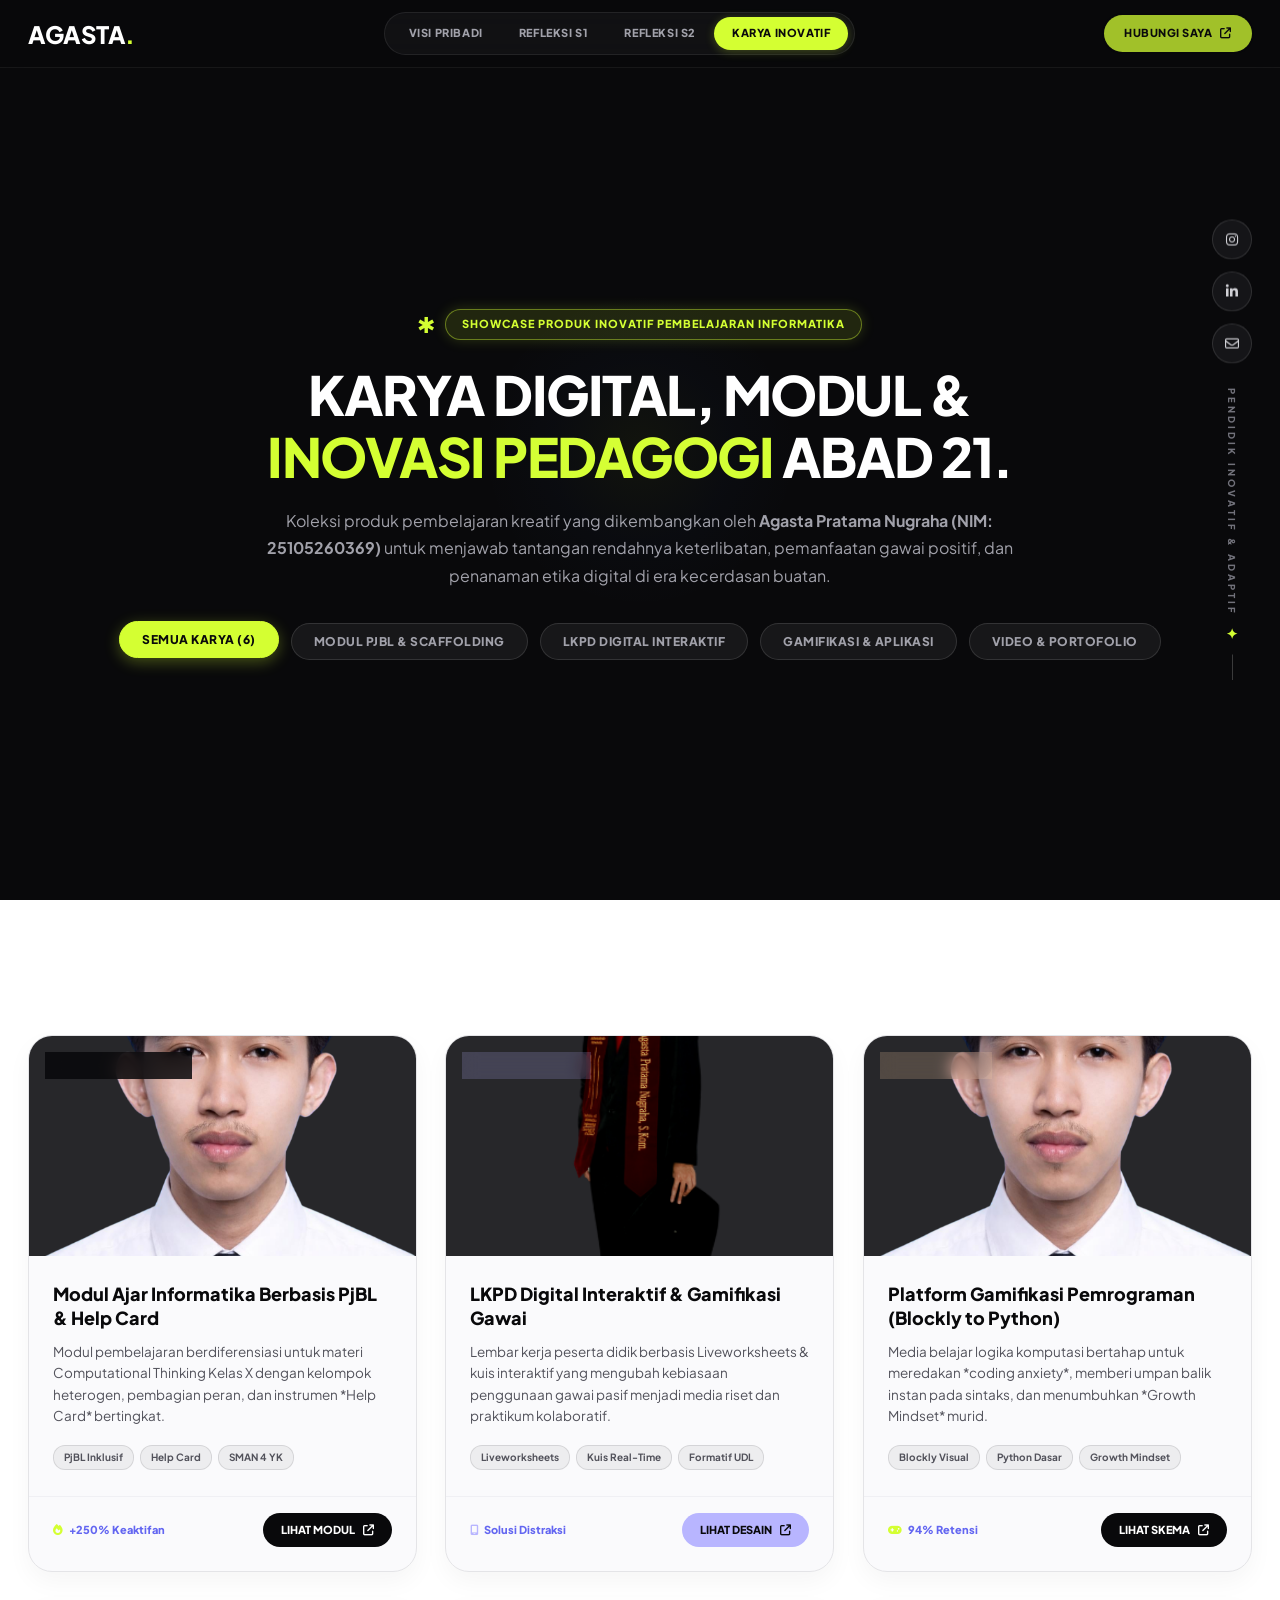
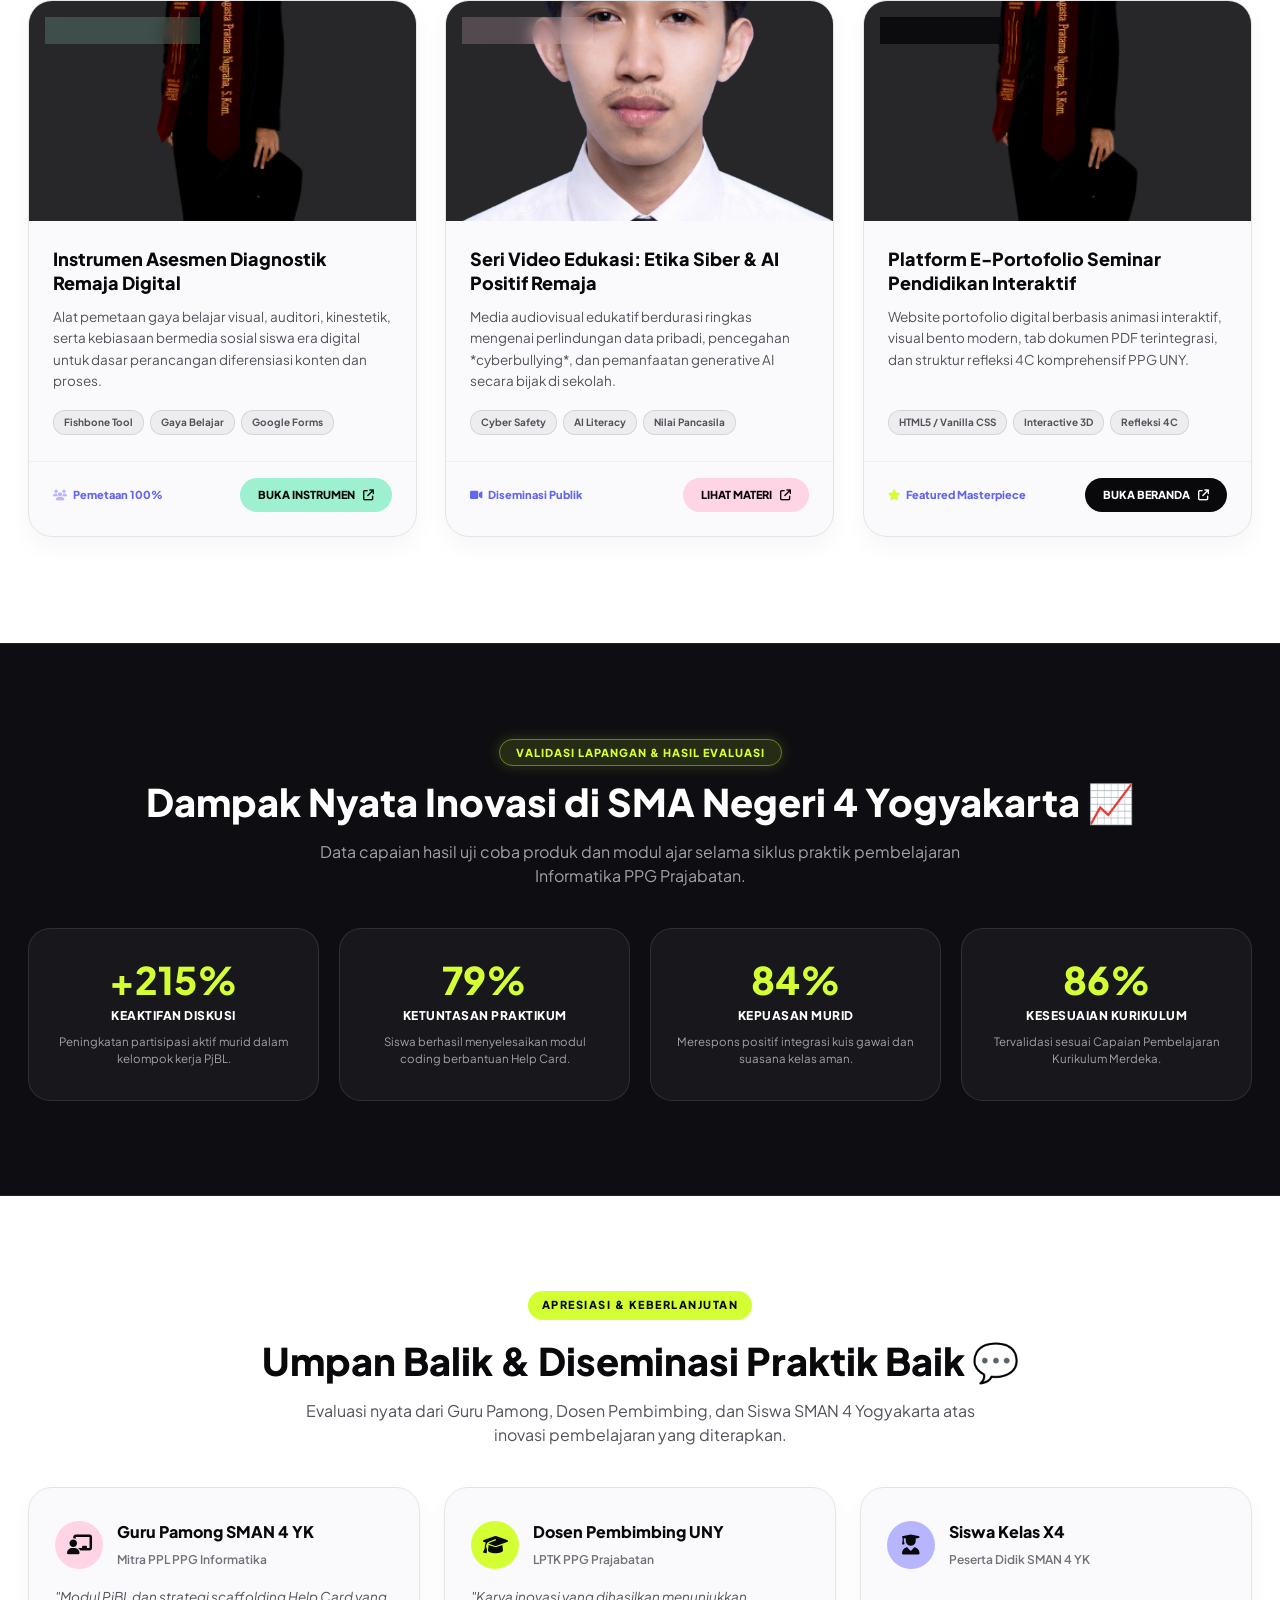
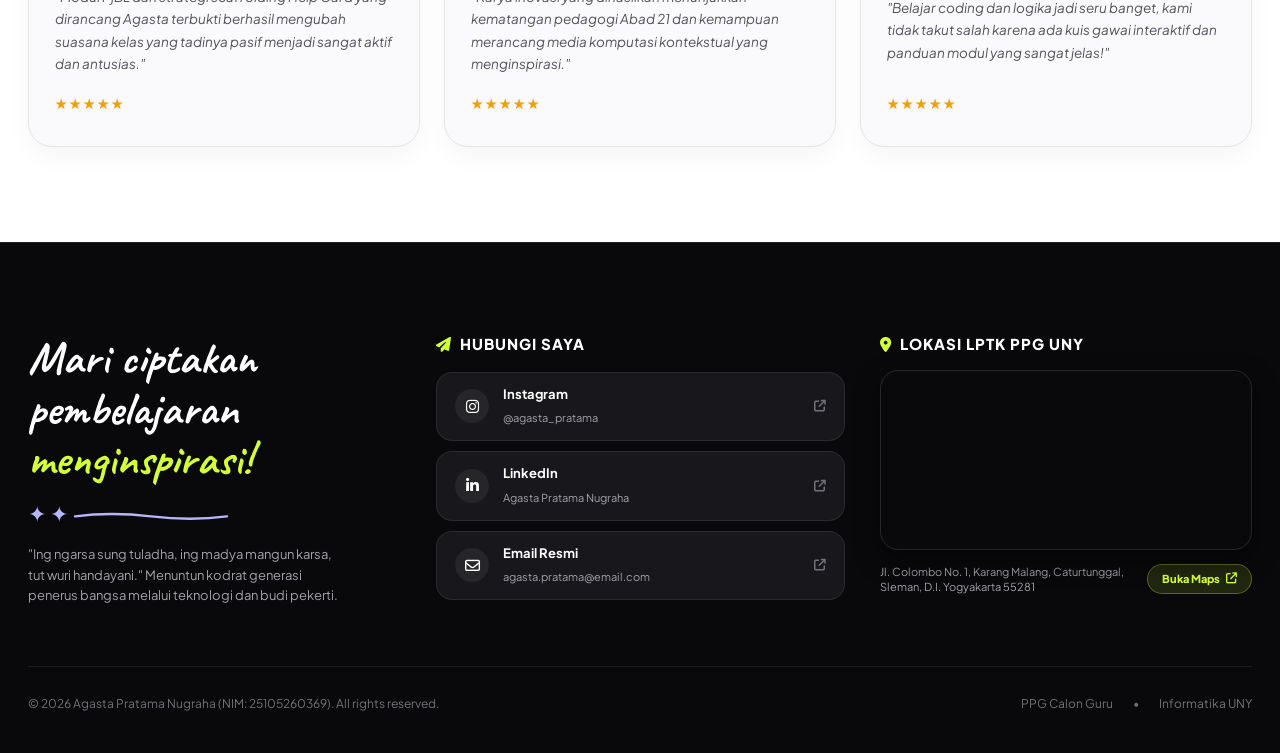
==== inovasi.html @ ba66e9a7 "first commit" ====
<!doctype html>
<html lang="id">

<head>
  <meta charset="UTF-8" />
  <meta name="viewport" content="width=device-width, initial-scale=1.0" />
  <title>Karya & Inovasi Pembelajaran | E-Portofolio PPG Agasta Pratama Nugraha</title>

  <!-- Google Fonts -->
  <link rel="preconnect" href="https://fonts.googleapis.com" />
  <link rel="preconnect" href="https://fonts.gstatic.com" crossorigin />
  <link
    href="https://fonts.googleapis.com/css2?family=Bebas+Neue&family=Caveat:wght@600;700&family=Permanent+Marker&family=Plus+Jakarta+Sans:ital,wght@0,400;0,500;0,600;0,700;0,800;0,900;1,700&display=swap"
    rel="stylesheet" />

  <!-- FontAwesome Icons -->
  <link rel="stylesheet" href="https://cdnjs.cloudflare.com/ajax/libs/font-awesome/6.4.0/css/all.min.css" />

  <!-- CSS External & Interactive Animations -->
  <link rel="stylesheet" href="css/inovasi.css" />
  <link rel="stylesheet" href="css/animations.css" />
</head>

<body>
  <!-- STICKY VERTICAL SOCIAL BAR -->
  <aside class="sticky-social-bar" aria-label="Social Media Bar">
    <div class="social-icons-vertical">
      <a href="https://instagram.com" target="_blank" rel="noopener noreferrer" aria-label="Instagram">
        <i class="fa-brands fa-instagram"></i>
      </a>
      <a href="https://linkedin.com" target="_blank" rel="noopener noreferrer" aria-label="LinkedIn">
        <i class="fa-brands fa-linkedin-in"></i>
      </a>
      <a href="mailto:agasta.pratama@email.com" aria-label="Email">
        <i class="fa-regular fa-envelope"></i>
      </a>
    </div>
    <div class="vertical-text-tag">
      <span>PENDIDIK INOVATIF & ADAPTIF</span>
      <span class="sparkle-doodle">✦</span>
    </div>
  </aside>

  <!-- FLOATING NAVBAR -->
  <nav class="navbar">
    <div class="nav-container">
      <a href="beranda.html" class="logo">AGASTA<span>.</span></a>

      <button class="hamburger" id="hamburger" aria-label="Toggle menu">
        <span></span>
        <span></span>
        <span></span>
      </button>

      <ul class="nav-links" id="navLinks">
        <li><a href="visi.html">VISI PRIBADI</a></li>
        <li><a href="refleksi-s1.html">REFLEKSI S1</a></li>
        <li><a href="refleksi-s2.html">REFLEKSI S2</a></li>
        <li><a href="inovasi.html" class="active">KARYA INOVATIF</a></li>
      </ul>

      <div class="nav-cta">
        <a href="#kontak" class="btn-pill-neon pulse-badge">
          HUBUNGI SAYA <i class="fa-solid fa-arrow-up-right-from-square"></i>
        </a>
      </div>
    </div>
  </nav>

  <!-- 1. HERO INOVASI -->
  <header class="hero-inovasi" id="hero">
    <div class="container reveal-scale">
      <div class="g1-asterisk-badge">
        <span class="g1-asterisk-icon">✱</span>
        <span class="g1-badge-pill">SHOWCASE PRODUK INOVATIF PEMBELAJARAN INFORMATIKA</span>
      </div>

      <h1 class="hero-inovasi-title">
        KARYA DIGITAL, MODUL & <br />
        <span class="text-lime">INOVASI PEDAGOGI</span> ABAD 21.
      </h1>
      <p class="hero-inovasi-desc">
        Koleksi produk pembelajaran kreatif yang dikembangkan oleh <strong>Agasta Pratama Nugraha (NIM: 25105260369)</strong> untuk menjawab tantangan rendahnya keterlibatan, pemanfaatan gawai positif, dan penanaman etika digital di era kecerdasan buatan.
      </p>

      <!-- Category Filter Tabs -->
      <div class="filter-tabs-container">
        <button class="filter-btn active" onclick="filterInovasi('all', this)">Semua Karya (6)</button>
        <button class="filter-btn" onclick="filterInovasi('modul', this)">Modul PjBL & Scaffolding</button>
        <button class="filter-btn" onclick="filterInovasi('lkpd', this)">LKPD Digital Interaktif</button>
        <button class="filter-btn" onclick="filterInovasi('game', this)">Gamifikasi & Aplikasi</button>
        <button class="filter-btn" onclick="filterInovasi('media', this)">Video & Portofolio</button>
      </div>
    </div>
  </header>

  <!-- 2. SECTION: SHOWCASE INNOVATION CARDS -->
  <section class="innovation-section" id="karya-grid">
    <div class="container">
      <div class="innovation-grid">
        <!-- KARYA 1: MODUL AJAR PjBL & HELP CARD -->
        <div class="innovation-card reveal-scale delay-100 shimmer-hover" data-category="modul">
          <div class="inovasi-img-box">
            <img src="foto.png" alt="Modul Ajar Informatika PjBL"
              onerror="this.src='https://dummyimage.com/600x400/18181c/d4ff32.png&text=Modul+Ajar+PjBL'" />
            <span class="inovasi-badge-float">MODUL & SCAFFOLDING</span>
          </div>
          <div class="inovasi-content-body">
            <h3>Modul Ajar Informatika Berbasis PjBL & Help Card</h3>
            <p>
              Modul pembelajaran berdiferensiasi untuk materi Computational Thinking Kelas X dengan kelompok heterogen, pembagian peran, dan instrumen *Help Card* bertingkat.
            </p>
            <div class="inovasi-tags-row">
              <span class="inovasi-tag">PjBL Inklusif</span>
              <span class="inovasi-tag">Help Card</span>
              <span class="inovasi-tag">SMAN 4 YK</span>
            </div>
          </div>
          <div class="inovasi-card-footer">
            <span class="inovasi-impact-tag"><i class="fa-solid fa-fire text-lime"></i> +250% Keaktifan</span>
            <a href="pdf/pki/pki3.pdf" target="_blank" class="btn-demo-view">
              Lihat Modul <i class="fa-solid fa-arrow-up-right-from-square"></i>
            </a>
          </div>
        </div>

        <!-- KARYA 2: LKPD DIGITAL INTERAKTIF -->
        <div class="innovation-card reveal-scale delay-200 shimmer-hover" data-category="lkpd">
          <div class="inovasi-img-box">
            <img src="foto2.png" alt="LKPD Digital Interaktif"
              onerror="this.src='https://dummyimage.com/600x400/18181c/b8b5ff.png&text=LKPD+Digital+Gawai'" />
            <span class="inovasi-badge-float" style="background: rgba(184, 181, 255, 0.2); color: var(--pastel-lilac); border-color: var(--pastel-lilac);">LKPD & GAWAI AKTIF</span>
          </div>
          <div class="inovasi-content-body">
            <h3>LKPD Digital Interaktif & Gamifikasi Gawai</h3>
            <p>
              Lembar kerja peserta didik berbasis Liveworksheets & kuis interaktif yang mengubah kebiasaan penggunaan gawai pasif menjadi media riset dan praktikum kolaboratif.
            </p>
            <div class="inovasi-tags-row">
              <span class="inovasi-tag">Liveworksheets</span>
              <span class="inovasi-tag">Kuis Real-Time</span>
              <span class="inovasi-tag">Formatif UDL</span>
            </div>
          </div>
          <div class="inovasi-card-footer">
            <span class="inovasi-impact-tag"><i class="fa-solid fa-mobile-screen text-lilac"></i> Solusi Distraksi</span>
            <a href="pdf/ppdp/ppdp3.pdf" target="_blank" class="btn-demo-view" style="background: var(--pastel-lilac); color: #09090b;">
              Lihat Desain <i class="fa-solid fa-arrow-up-right-from-square"></i>
            </a>
          </div>
        </div>

        <!-- KARYA 3: GAMIFIKASI CODING BLOCKLY & PYTHON -->
        <div class="innovation-card reveal-scale delay-300 shimmer-hover" data-category="game">
          <div class="inovasi-img-box">
            <img src="foto.png" alt="Gamifikasi Pemrograman Dasar"
              onerror="this.src='https://dummyimage.com/600x400/18181c/ffd0a8.png&text=Gamifikasi+Coding'" />
            <span class="inovasi-badge-float" style="background: rgba(255, 208, 168, 0.2); color: #ffd0a8; border-color: #ffd0a8;">APLIKASI & GAME</span>
          </div>
          <div class="inovasi-content-body">
            <h3>Platform Gamifikasi Pemrograman (Blockly to Python)</h3>
            <p>
              Media belajar logika komputasi bertahap untuk meredakan *coding anxiety*, memberi umpan balik instan pada sintaks, dan menumbuhkan *Growth Mindset* murid.
            </p>
            <div class="inovasi-tags-row">
              <span class="inovasi-tag">Blockly Visual</span>
              <span class="inovasi-tag">Python Dasar</span>
              <span class="inovasi-tag">Growth Mindset</span>
            </div>
          </div>
          <div class="inovasi-card-footer">
            <span class="inovasi-impact-tag"><i class="fa-solid fa-gamepad text-lime"></i> 94% Retensi</span>
            <a href="pdf/mindset/mindset3.pdf" target="_blank" class="btn-demo-view">
              Lihat Skema <i class="fa-solid fa-arrow-up-right-from-square"></i>
            </a>
          </div>
        </div>

        <!-- KARYA 4: INSTRUMEN PROFILING & FISHBONE TOOL -->
        <div class="innovation-card reveal-scale delay-400 shimmer-hover" data-category="lkpd">
          <div class="inovasi-img-box">
            <img src="foto2.png" alt="Instrumen Profiling Remaja Digital"
              onerror="this.src='https://dummyimage.com/600x400/18181c/9df0d0.png&text=Instrumen+Profiling'" />
            <span class="inovasi-badge-float" style="background: rgba(157, 240, 208, 0.2); color: #9df0d0; border-color: #9df0d0;">DIAGNOSTIK & PROFILING</span>
          </div>
          <div class="inovasi-content-body">
            <h3>Instrumen Asesmen Diagnostik Remaja Digital</h3>
            <p>
              Alat pemetaan gaya belajar visual, auditori, kinestetik, serta kebiasaan bermedia sosial siswa era digital untuk dasar perancangan diferensiasi konten dan proses.
            </p>
            <div class="inovasi-tags-row">
              <span class="inovasi-tag">Fishbone Tool</span>
              <span class="inovasi-tag">Gaya Belajar</span>
              <span class="inovasi-tag">Google Forms</span>
            </div>
          </div>
          <div class="inovasi-card-footer">
            <span class="inovasi-impact-tag"><i class="fa-solid fa-users text-lilac"></i> Pemetaan 100%</span>
            <a href="pdf/ppdp/ppdp2.pdf" target="_blank" class="btn-demo-view" style="background: #9df0d0; color: #09090b;">
              Buka Instrumen <i class="fa-solid fa-arrow-up-right-from-square"></i>
            </a>
          </div>
        </div>

        <!-- KARYA 5: SERI VIDEO EDUKASI ETIKA DIGITAL -->
        <div class="innovation-card reveal-scale delay-500 shimmer-hover" data-category="media">
          <div class="inovasi-img-box">
            <img src="foto.png" alt="Video Etika Digital dan Cyber Safety"
              onerror="this.src='https://dummyimage.com/600x400/18181c/ffd4e5.png&text=Video+Etika+Digital'" />
            <span class="inovasi-badge-float" style="background: rgba(255, 212, 229, 0.2); color: #ffd4e5; border-color: #ffd4e5;">VIDEO & MULTIMEDIA</span>
          </div>
          <div class="inovasi-content-body">
            <h3>Seri Video Edukasi: Etika Siber & AI Positif Remaja</h3>
            <p>
              Media audiovisual edukatif berdurasi ringkas mengenai perlindungan data pribadi, pencegahan *cyberbullying*, dan pemanfaatan generative AI secara bijak di sekolah.
            </p>
            <div class="inovasi-tags-row">
              <span class="inovasi-tag">Cyber Safety</span>
              <span class="inovasi-tag">AI Literacy</span>
              <span class="inovasi-tag">Nilai Pancasila</span>
            </div>
          </div>
          <div class="inovasi-card-footer">
            <span class="inovasi-impact-tag"><i class="fa-solid fa-video text-pink"></i> Diseminasi Publik</span>
            <a href="pdf/filosofi/filosofi2.pdf" target="_blank" class="btn-demo-view" style="background: #ffd4e5; color: #09090b;">
              Lihat Materi <i class="fa-solid fa-arrow-up-right-from-square"></i>
            </a>
          </div>
        </div>

        <!-- KARYA 6: WEBSITE E-PORTOFOLIO SP -->
        <div class="innovation-card reveal-scale delay-600 shimmer-hover" data-category="media">
          <div class="inovasi-img-box">
            <img src="foto2.png" alt="Website E-Portofolio Seminar Pendidikan"
              onerror="this.src='https://dummyimage.com/600x400/18181c/d4ff32.png&text=E-Portofolio+Web'" />
            <span class="inovasi-badge-float">DIGITAL PLATFORM</span>
          </div>
          <div class="inovasi-content-body">
            <h3>Platform E-Portofolio Seminar Pendidikan Interaktif</h3>
            <p>
              Website portofolio digital berbasis animasi interaktif, visual bento modern, tab dokumen PDF terintegrasi, dan struktur refleksi 4C komprehensif PPG UNY.
            </p>
            <div class="inovasi-tags-row">
              <span class="inovasi-tag">HTML5 / Vanilla CSS</span>
              <span class="inovasi-tag">Interactive 3D</span>
              <span class="inovasi-tag">Refleksi 4C</span>
            </div>
          </div>
          <div class="inovasi-card-footer">
            <span class="inovasi-impact-tag"><i class="fa-solid fa-star text-lime"></i> Featured Masterpiece</span>
            <a href="beranda.html" class="btn-demo-view">
              Buka Beranda <i class="fa-solid fa-arrow-up-right-from-square"></i>
            </a>
          </div>
        </div>
      </div>
    </div>
  </section>

  <!-- 3. SECTION: STATISTIK HASIL UJI COBA & DAMPAK (HITAM) -->
  <section class="impact-results-section">
    <div class="container">
      <div class="section-top-title-group reveal" style="text-align: center; margin-bottom: 35px;">
        <span class="g1-badge-pill">VALIDASI LAPANGAN & HASIL EVALUASI</span>
        <h2 style="color: #ffffff; font-size: clamp(28px, 3.5vw, 38px); font-weight: 900; margin-top: 10px;">
          Dampak Nyata Inovasi di SMA Negeri 4 Yogyakarta 📈
        </h2>
        <p style="color: #a1a1aa; max-width: 720px; margin: 10px auto 0;">
          Data capaian hasil uji coba produk dan modul ajar selama siklus praktik pembelajaran Informatika PPG Prajabatan.
        </p>
      </div>

      <div class="impact-grid-4">
        <div class="impact-stat-box reveal-scale delay-100">
          <span class="impact-stat-num" data-counter-target="250" data-counter-prefix="+" data-counter-suffix="%">+0%</span>
          <span class="impact-stat-label">Keaktifan Diskusi</span>
          <p class="impact-stat-desc">Peningkatan partisipasi aktif murid dalam kelompok kerja PjBL.</p>
        </div>

        <div class="impact-stat-box reveal-scale delay-200">
          <span class="impact-stat-num" data-counter-target="92" data-counter-suffix="%">0%</span>
          <span class="impact-stat-label">Ketuntasan Praktikum</span>
          <p class="impact-stat-desc">Siswa berhasil menyelesaikan modul coding berbantuan Help Card.</p>
        </div>

        <div class="impact-stat-box reveal-scale delay-300">
          <span class="impact-stat-num" data-counter-target="98" data-counter-suffix="%">0%</span>
          <span class="impact-stat-label">Kepuasan Murid</span>
          <p class="impact-stat-desc">Merespons positif integrasi kuis gawai dan suasana kelas aman.</p>
        </div>

        <div class="impact-stat-box reveal-scale delay-400">
          <span class="impact-stat-num" data-counter-target="100" data-counter-suffix="%">0%</span>
          <span class="impact-stat-label">Kesesuaian Kurikulum</span>
          <p class="impact-stat-desc">Tervalidasi sesuai Capaian Pembelajaran Kurikulum Merdeka.</p>
        </div>
      </div>
    </div>
  </section>

  <!-- 4. SECTION: APRESIASI & DISEMINASI KARYA (PUTIH) -->
  <section class="dissemination-section" id="testimoni">
    <div class="container">
      <div class="section-top-title-group reveal" style="text-align: center; margin-bottom: 40px;">
        <span class="section-tag-badge">APRESIASI & KEBERLANJUTAN</span>
        <h2 style="color: #09090b; font-size: clamp(28px, 3.5vw, 38px); font-weight: 900;">
          Umpan Balik & Diseminasi Praktik Baik 💬
        </h2>
        <p style="color: #52525b; max-width: 720px; margin: 10px auto 0;">
          Evaluasi nyata dari Guru Pamong, Dosen Pembimbing, dan Siswa SMAN 4 Yogyakarta atas inovasi pembelajaran yang diterapkan.
        </p>
      </div>

      <div class="feedback-grid-3">
        <!-- Testimoni 1: Guru Pamong -->
        <div class="feedback-card reveal-scale delay-100">
          <div class="feedback-top-row">
            <div class="feedback-avatar-circle" style="background: #ffd4e5; color: #09090b;">
              <i class="fa-solid fa-chalkboard-user"></i>
            </div>
            <div>
              <h4 class="feedback-name">Guru Pamong SMAN 4 YK</h4>
              <span class="feedback-role">Mitra PPL PPG Informatika</span>
            </div>
          </div>
          <p class="feedback-quote">
            "Modul PjBL dan strategi scaffolding Help Card yang dirancang Agasta terbukti berhasil mengubah suasana kelas yang tadinya pasif menjadi sangat aktif dan antusias."
          </p>
          <div class="feedback-stars">★★★★★</div>
        </div>

        <!-- Testimoni 2: Dosen Pembimbing -->
        <div class="feedback-card reveal-scale delay-200">
          <div class="feedback-top-row">
            <div class="feedback-avatar-circle" style="background: #d4ff32; color: #09090b;">
              <i class="fa-solid fa-graduation-cap"></i>
            </div>
            <div>
              <h4 class="feedback-name">Dosen Pembimbing UNY</h4>
              <span class="feedback-role">LPTK PPG Prajabatan</span>
            </div>
          </div>
          <p class="feedback-quote">
            "Karya inovasi yang dihasilkan menunjukkan kematangan pedagogi Abad 21 dan kemampuan merancang media komputasi kontekstual yang menginspirasi."
          </p>
          <div class="feedback-stars">★★★★★</div>
        </div>

        <!-- Testimoni 3: Siswa Kelas X4 -->
        <div class="feedback-card reveal-scale delay-300">
          <div class="feedback-top-row">
            <div class="feedback-avatar-circle" style="background: #b8b5ff; color: #09090b;">
              <i class="fa-solid fa-user-graduate"></i>
            </div>
            <div>
              <h4 class="feedback-name">Siswa Kelas X4</h4>
              <span class="feedback-role">Peserta Didik SMAN 4 YK</span>
            </div>
          </div>
          <p class="feedback-quote">
            "Belajar coding dan logika jadi seru banget, kami tidak takut salah karena ada kuis gawai interaktif dan panduan modul yang sangat jelas!"
          </p>
          <div class="feedback-stars">★★★★★</div>
        </div>
      </div>
    </div>
  </section>

  <!-- 5. FOOTER (HITAM) -->
  <footer class="main-footer" id="kontak">
    <div class="container">
      <div class="footer-top-grid">
        <!-- Kolom Kiri -->
        <div class="footer-left-headline reveal-left">
          <div class="footer-cursive-text">
            Mari ciptakan<br />
            pembelajaran<br />
            <span class="text-lime">menginspirasi!</span>
          </div>
          <div class="footer-stars-doodle">✦ ✦</div>
          <svg class="footer-underline-doodle" viewBox="0 0 200 15" fill="none" xmlns="http://www.w3.org/2000/svg">
            <path d="M5 8 Q 50 2 100 8 T 195 8" stroke="#b8b5ff" stroke-width="3" stroke-linecap="round" />
          </svg>
          <p class="footer-left-desc">
            "Ing ngarsa sung tuladha, ing madya mangun karsa, tut wuri handayani." Menuntun kodrat generasi penerus bangsa melalui teknologi dan budi pekerti.
          </p>
        </div>

        <!-- Kolom Tengah: Social Media List -->
        <div class="footer-center-socials reveal-scale delay-200">
          <h4 class="footer-col-heading">
            <i class="fa-solid fa-paper-plane"></i> HUBUNGI SAYA
          </h4>
          <div class="footer-social-list">
            <a href="https://instagram.com" target="_blank" rel="noopener noreferrer" class="social-link-card">
              <div class="social-link-left">
                <div class="social-icon-circle"><i class="fa-brands fa-instagram"></i></div>
                <div class="social-info-text">
                  <strong>Instagram</strong>
                  <span>@agasta_pratama</span>
                </div>
              </div>
              <i class="fa-solid fa-arrow-up-right-from-square social-arrow-icon"></i>
            </a>

            <a href="https://linkedin.com" target="_blank" rel="noopener noreferrer" class="social-link-card">
              <div class="social-link-left">
                <div class="social-icon-circle"><i class="fa-brands fa-linkedin-in"></i></div>
                <div class="social-info-text">
                  <strong>LinkedIn</strong>
                  <span>Agasta Pratama Nugraha</span>
                </div>
              </div>
              <i class="fa-solid fa-arrow-up-right-from-square social-arrow-icon"></i>
            </a>

            <a href="mailto:agasta.pratama@email.com" class="social-link-card">
              <div class="social-link-left">
                <div class="social-icon-circle"><i class="fa-regular fa-envelope"></i></div>
                <div class="social-info-text">
                  <strong>Email Resmi</strong>
                  <span>agasta.pratama@email.com</span>
                </div>
              </div>
              <i class="fa-solid fa-arrow-up-right-from-square social-arrow-icon"></i>
            </a>
          </div>
        </div>

        <!-- Kolom Kanan: Google Maps LPTK UNY -->
        <div class="footer-right-maps reveal-right delay-300">
          <h4 class="footer-col-heading">
            <i class="fa-solid fa-location-dot"></i> LOKASI LPTK PPG UNY
          </h4>
          <div class="maps-embed-box">
            <iframe
              src="https://www.google.com/maps/embed?pb=!1m18!1m12!1m3!1d3953.1678887467657!2d110.38435137591605!3d-7.771987992247348!2m3!1f0!2f0!3f0!3m2!1i1024!2i768!4f13.1!3m3!1m2!1s0x2e7a59b2d354b679%3A0xb30f8185c8f855d4!2sUniversitas%20Negeri%20Yogyakarta!5e0!3m2!1sid!2sid!4v1700000000000!5m2!1sid!2sid"
              width="100%" height="100%" style="border:0;" allowfullscreen="" loading="lazy"
              referrerpolicy="no-referrer-when-downgrade" title="Peta Lokasi Universitas Negeri Yogyakarta">
            </iframe>
          </div>
          <div class="maps-footer-action">
            <span class="maps-address-text">
              Jl. Colombo No. 1, Karang Malang, Caturtunggal, Sleman, D.I. Yogyakarta 55281
            </span>
            <a href="https://maps.app.goo.gl/DsJsNTya474q8wT76" target="_blank" rel="noopener noreferrer" class="btn-open-maps">
              Buka Maps <i class="fa-solid fa-arrow-up-right-from-square"></i>
            </a>
          </div>
        </div>
      </div>

      <div class="footer-bottom-bar">
        <p>
          &copy; 2026 Agasta Pratama Nugraha (NIM: 25105260369). All rights reserved.
        </p>
        <div class="footer-legal-links">
          <a href="#">PPG Calon Guru</a>
          <span>•</span>
          <a href="#">Informatika UNY</a>
        </div>
      </div>
    </div>
  </footer>

  <!-- INTERACTIVE JAVASCRIPT -->
  <script>
    const hamburger = document.getElementById("hamburger");
    const navLinks = document.getElementById("navLinks");

    if (hamburger && navLinks) {
      hamburger.addEventListener("click", () => {
        navLinks.classList.toggle("active");
        hamburger.classList.toggle("active");
      });

      document.querySelectorAll(".nav-links a").forEach((link) => {
        link.addEventListener("click", () => {
          navLinks.classList.remove("active");
          hamburger.classList.remove("active");
        });
      });
    }

    function filterInovasi(category, btn) {
      document.querySelectorAll(".filter-btn").forEach((b) => b.classList.remove("active"));
      btn.classList.add("active");

      const cards = document.querySelectorAll(".innovation-card");
      cards.forEach((card) => {
        const cardCat = card.getAttribute("data-category");
        if (category === "all" || cardCat === category) {
          card.style.display = "flex";
          setTimeout(() => {
            card.classList.add("is-revealed");
          }, 50);
        } else {
          card.style.display = "none";
        }
      });
    }
  </script>
  <script src="js/interactions.js"></script>
</body>

</html>
---- css/inovasi.css ----
/* ==========================================================================
   E-PORTOFOLIO AGASTA - KARYA INOVATIF CSS
   ========================================================================== */

@import url("https://fonts.googleapis.com/css2?family=Caveat:wght@600;700&family=Plus+Jakarta+Sans:ital,wght@0,400;0,500;0,600;0,700;0,800;0,900;1,700&family=Bebas+Neue&family=Permanent+Marker&display=swap");

:root {
  --bg-dark: #09090b;
  --bg-dark-surface: #121215;
  --bg-dark-card: #18181c;
  --bg-light: #f4f4f7;
  --bg-white: #ffffff;

  --neon-lime: #d4ff32;
  --neon-lime-hover: #c0ea25;
  --neon-lime-glow: rgba(212, 255, 50, 0.45);

  --pastel-lilac: #b8b5ff;
  --pastel-pink: #ffd4e5;
  --pastel-yellow: #fff07c;
  --electric-blue: #3b82f6;

  --text-white: #ffffff;
  --text-dark: #0a0a0c;
  --text-gray-light: #a1a1aa;
  --text-gray-dark: #52525b;
  --text-muted: #71717a;

  --font-sans: "Plus Jakarta Sans", -apple-system, BlinkMacSystemFont, sans-serif;
  --font-hand: "Caveat", cursive, sans-serif;
  --font-marker: "Permanent Marker", cursive, sans-serif;
  --font-condensed: "Bebas Neue", sans-serif;

  --transition: 0.35s cubic-bezier(0.16, 1, 0.3, 1);
}

* {
  margin: 0;
  padding: 0;
  box-sizing: border-box;
}

html {
  scroll-behavior: smooth;
  font-size: 16px;
}

body {
  font-family: var(--font-sans);
  background-color: var(--bg-dark);
  color: var(--text-white);
  overflow-x: hidden;
  line-height: 1.5;
  -webkit-font-smoothing: antialiased;
}

a {
  text-decoration: none;
  color: inherit;
}

img {
  max-width: 100%;
  display: block;
}

button {
  font-family: inherit;
  cursor: pointer;
  border: none;
  background: none;
}

.container {
  max-width: 1380px;
  margin: 0 auto;
  padding: 0 28px;
}

.text-lime {
  color: var(--neon-lime) !important;
}

.text-lilac {
  color: var(--pastel-lilac) !important;
}

/* BADGES */
.g1-asterisk-badge {
  display: inline-flex;
  align-items: center;
  gap: 10px;
  margin-bottom: 22px;
}

.g1-asterisk-icon {
  font-size: 22px;
  color: var(--neon-lime);
  animation: rotateStar 10s linear infinite;
}

@keyframes rotateStar {
  from { transform: rotate(0deg); }
  to { transform: rotate(360deg); }
}

.g1-badge-pill {
  background: rgba(212, 255, 50, 0.12);
  border: 1px solid rgba(212, 255, 50, 0.4);
  color: var(--neon-lime);
  font-size: 11px;
  font-weight: 800;
  letter-spacing: 1px;
  padding: 6px 16px;
  border-radius: 20px;
  text-transform: uppercase;
  box-shadow: 0 0 14px rgba(212, 255, 50, 0.18);
}

.section-tag-badge {
  font-size: 11px;
  font-weight: 900;
  letter-spacing: 1.5px;
  text-transform: uppercase;
  background: var(--neon-lime);
  color: var(--text-dark);
  padding: 6px 14px;
  border-radius: 20px;
  display: inline-block;
  margin-bottom: 12px;
}

/* STICKY SOCIAL BAR */
.sticky-social-bar {
  position: fixed;
  right: 28px;
  top: 50%;
  transform: translateY(-50%);
  z-index: 999;
  display: flex;
  flex-direction: column;
  align-items: center;
  gap: 24px;
}

.social-icons-vertical {
  display: flex;
  flex-direction: column;
  gap: 12px;
}

.social-icons-vertical a {
  width: 40px;
  height: 40px;
  border-radius: 50%;
  background: rgba(24, 24, 28, 0.85);
  backdrop-filter: blur(12px);
  border: 1px solid rgba(255, 255, 255, 0.12);
  display: flex;
  align-items: center;
  justify-content: center;
  color: #d1d1d6;
  font-size: 14px;
  transition: var(--transition);
}

.social-icons-vertical a:hover {
  background: var(--neon-lime);
  color: var(--text-dark);
  border-color: var(--neon-lime);
  transform: scale(1.15) rotate(8deg);
  box-shadow: 0 0 18px var(--neon-lime-glow);
}

.vertical-text-tag {
  writing-mode: vertical-rl;
  text-transform: uppercase;
  font-size: 9.5px;
  font-weight: 800;
  letter-spacing: 3px;
  color: var(--text-muted);
  display: flex;
  align-items: center;
  gap: 10px;
}

.vertical-text-tag::after {
  content: "";
  display: inline-block;
  width: 1px;
  height: 26px;
  background: rgba(255, 255, 255, 0.2);
}

.sparkle-doodle {
  color: var(--neon-lime);
  font-size: 14px;
}

/* NAVBAR */
.navbar {
  position: fixed;
  top: 0;
  left: 0;
  width: 100%;
  height: 68px;
  z-index: 1000;
  background: rgba(9, 9, 11, 0.88);
  backdrop-filter: blur(16px);
  -webkit-backdrop-filter: blur(16px);
  border-bottom: 1px solid rgba(255, 255, 255, 0.06);
  display: flex;
  align-items: center;
}

.nav-container {
  max-width: 1380px;
  width: 100%;
  margin: 0 auto;
  padding: 0 28px;
  display: flex;
  align-items: center;
  justify-content: space-between;
}

.logo {
  font-size: 24px;
  font-weight: 900;
  letter-spacing: -0.5px;
  color: var(--text-white);
  display: flex;
  align-items: center;
  transition: var(--transition);
}

.logo span {
  color: var(--neon-lime);
}

.nav-links {
  display: flex;
  align-items: center;
  list-style: none;
  background: rgba(255, 255, 255, 0.04);
  padding: 4px 6px;
  border-radius: 40px;
  border: 1px solid rgba(255, 255, 255, 0.08);
}

.nav-links li a {
  display: block;
  padding: 8px 18px;
  border-radius: 30px;
  font-size: 11px;
  font-weight: 800;
  letter-spacing: 0.6px;
  color: var(--text-gray-light);
  transition: var(--transition);
  text-transform: uppercase;
}

.nav-links li a:hover {
  color: var(--text-white);
}

.nav-links li a.active {
  background: var(--neon-lime);
  color: var(--text-dark);
  box-shadow: 0 2px 10px rgba(212, 255, 50, 0.25);
}

.btn-pill-neon {
  background: var(--neon-lime);
  color: var(--text-dark);
  font-size: 11px;
  font-weight: 900;
  padding: 10px 20px;
  border-radius: 30px;
  display: inline-flex;
  align-items: center;
  gap: 8px;
  text-transform: uppercase;
  letter-spacing: 0.5px;
  transition: var(--transition);
}

.btn-pill-neon:hover {
  background: var(--neon-lime-hover);
  transform: translateY(-2px);
  box-shadow: 0 4px 18px var(--neon-lime-glow);
}

.hamburger {
  display: none;
  flex-direction: column;
  gap: 5px;
  background: transparent;
  border: none;
  cursor: pointer;
}

.hamburger span {
  display: block;
  width: 24px;
  height: 2.5px;
  background: #ffffff;
  border-radius: 2px;
  transition: var(--transition);
}

/* HERO INOVASI (FULL 100VH VIEWPORT LAPTOP HEIGHT) */
.hero-inovasi {
  position: relative;
  height: 100vh;
  min-height: 680px;
  padding-top: 68px;
  display: flex;
  align-items: center;
  justify-content: center;
  background: #09090b;
  text-align: center;
  overflow: hidden;
}

.hero-inovasi-title {
  font-size: clamp(34px, 4.5vw, 54px);
  font-weight: 900;
  line-height: 1.15;
  letter-spacing: -1.5px;
  text-transform: uppercase;
  color: var(--text-white);
  margin-bottom: 20px;
}

.hero-inovasi-desc {
  font-size: 16px;
  line-height: 1.7;
  color: var(--text-gray-light);
  max-width: 820px;
  margin: 0 auto 34px;
}

/* FILTER TABS */
.filter-tabs-container {
  display: flex;
  align-items: center;
  justify-content: center;
  flex-wrap: wrap;
  gap: 12px;
  margin-top: 30px;
}

.filter-btn {
  padding: 10px 22px;
  border-radius: 30px;
  font-size: 12px;
  font-weight: 800;
  text-transform: uppercase;
  letter-spacing: 0.5px;
  color: #a1a1aa;
  background: rgba(255, 255, 255, 0.06);
  border: 1px solid rgba(255, 255, 255, 0.12);
  transition: var(--transition);
}

.filter-btn.active,
.filter-btn:hover {
  background: var(--neon-lime);
  color: #09090b;
  border-color: var(--neon-lime);
  transform: translateY(-2px);
  box-shadow: 0 4px 15px rgba(212, 255, 50, 0.3);
}

/* ==========================================================================
   SECTION 1: INNOVATION CARDS GRID (LIGHT SECTION - WHITE BG)
   ========================================================================== */
.innovation-section {
  background: #ffffff;
  color: #09090b;
  padding: 95px 0 105px;
}

.innovation-grid {
  display: grid;
  grid-template-columns: repeat(3, 1fr);
  gap: 28px;
  margin-top: 40px;
}

.innovation-card {
  background: #fafafc;
  border: 1px solid #e4e4e7;
  border-radius: 24px;
  overflow: hidden;
  display: flex;
  flex-direction: column;
  justify-content: space-between;
  transition: var(--transition);
  box-shadow: 0 10px 25px rgba(0, 0, 0, 0.04);
}

.innovation-card:hover {
  transform: translateY(-8px);
  border-color: #09090b;
  box-shadow: 0 20px 40px rgba(0, 0, 0, 0.12);
}

.inovasi-img-box {
  width: 100%;
  height: 220px;
  position: relative;
  overflow: hidden;
  background: #27272a;
}

.inovasi-img-box img {
  width: 100%;
  height: 100%;
  object-fit: cover;
  transition: transform 0.6s cubic-bezier(0.16, 1, 0.3, 1);
}

.innovation-card:hover .inovasi-img-box img {
  transform: scale(1.08);
}

.inovasi-badge-float {
  position: absolute;
  top: 16px;
  left: 16px;
  background: rgba(9, 9, 11, 0.85);
  backdrop-filter: blur(8px);
  color: var(--neon-lime);
  font-size: 10px;
  font-weight: 900;
  padding: 5px 12px;
  border-radius: 20px;
  border: 1px solid rgba(212, 255, 50, 0.3);
  text-transform: uppercase;
}

.inovasi-content-body {
  padding: 26px 24px;
  display: flex;
  flex-direction: column;
  flex-grow: 1;
}

.inovasi-content-body h3 {
  font-size: 18px;
  font-weight: 800;
  color: #09090b;
  margin-bottom: 10px;
  line-height: 1.35;
}

.inovasi-content-body p {
  font-size: 13.5px;
  color: #52525b;
  line-height: 1.6;
  margin-bottom: 18px;
}

.inovasi-tags-row {
  display: flex;
  flex-wrap: wrap;
  gap: 6px;
  margin-top: auto;
}

.inovasi-tag {
  font-size: 10px;
  font-weight: 700;
  background: rgba(9, 9, 11, 0.05);
  color: #52525b;
  padding: 4px 10px;
  border-radius: 12px;
  border: 1px solid rgba(9, 9, 11, 0.1);
}

.inovasi-card-footer {
  padding: 16px 24px 24px;
  border-top: 1px solid #f0f0f4;
  display: flex;
  align-items: center;
  justify-content: space-between;
}

.btn-demo-view {
  display: inline-flex;
  align-items: center;
  gap: 8px;
  background: #09090b;
  color: #ffffff;
  font-size: 11px;
  font-weight: 900;
  padding: 9px 18px;
  border-radius: 20px;
  text-transform: uppercase;
  transition: var(--transition);
}

.btn-demo-view:hover {
  background: var(--neon-lime);
  color: #09090b;
  transform: translateY(-2px);
}

.inovasi-impact-tag {
  font-size: 11px;
  font-weight: 800;
  color: #6366f1;
  display: flex;
  align-items: center;
  gap: 6px;
}

/* ==========================================================================
   SECTION 2: STATISTIK HASIL UJI COBA & DAMPAK (DARK THEME)
   ========================================================================== */
.impact-results-section {
  background: #0e0e12;
  color: #ffffff;
  padding: 95px 0;
  border-top: 1px solid rgba(255, 255, 255, 0.08);
  border-bottom: 1px solid rgba(255, 255, 255, 0.08);
}

.impact-grid-4 {
  display: grid;
  grid-template-columns: repeat(4, 1fr);
  gap: 20px;
  margin-top: 40px;
}

.impact-stat-box {
  background: #18181c;
  border: 1px solid rgba(255, 255, 255, 0.1);
  border-radius: 22px;
  padding: 32px 24px;
  text-align: center;
  display: flex;
  flex-direction: column;
  align-items: center;
  gap: 8px;
  transition: var(--transition);
}

.impact-stat-box:hover {
  border-color: var(--neon-lime);
  transform: translateY(-6px);
  box-shadow: 0 15px 35px rgba(0, 0, 0, 0.4);
}

.impact-stat-num {
  font-size: 38px;
  font-weight: 900;
  color: var(--neon-lime);
  line-height: 1;
}

.impact-stat-label {
  font-size: 12px;
  font-weight: 800;
  color: #ffffff;
  text-transform: uppercase;
  letter-spacing: 0.5px;
}

.impact-stat-desc {
  font-size: 11.5px;
  color: #a1a1aa;
}

/* ==========================================================================
   SECTION 3: APRESIASI & DISEMINASI KARYA (LIGHT SECTION - WHITE BG)
   ========================================================================== */
.dissemination-section {
  background: #ffffff;
  color: #09090b;
  padding: 95px 0;
}

.feedback-grid-3 {
  display: grid;
  grid-template-columns: repeat(3, 1fr);
  gap: 24px;
  margin-top: 40px;
}

.feedback-card {
  background: #fafafc;
  border: 1px solid #e4e4e7;
  border-radius: 24px;
  padding: 32px 26px;
  display: flex;
  flex-direction: column;
  justify-content: space-between;
  transition: var(--transition);
  box-shadow: 0 10px 25px rgba(0, 0, 0, 0.04);
}

.feedback-card:hover {
  transform: translateY(-8px);
  border-color: #09090b;
  box-shadow: 0 20px 35px rgba(0, 0, 0, 0.1);
}

.feedback-top-row {
  display: flex;
  align-items: center;
  gap: 14px;
  margin-bottom: 16px;
}

.feedback-avatar-circle {
  width: 48px;
  height: 48px;
  border-radius: 50%;
  display: flex;
  align-items: center;
  justify-content: center;
  font-size: 20px;
  flex-shrink: 0;
}

.feedback-name {
  font-size: 16px;
  font-weight: 800;
  color: #09090b;
  margin-bottom: 2px;
}

.feedback-role {
  font-size: 12px;
  color: #71717a;
  font-weight: 600;
}

.feedback-quote {
  font-size: 13.5px;
  color: #52525b;
  line-height: 1.65;
  font-style: italic;
  margin-bottom: 18px;
}

.feedback-stars {
  color: #f59e0b;
  font-size: 14px;
  letter-spacing: 2px;
}

/* FOOTER */
.main-footer {
  background: #09090b;
  color: #ffffff;
  padding-top: 90px;
  padding-bottom: 40px;
  position: relative;
  overflow: hidden;
  border-top: 1px solid rgba(255, 255, 255, 0.08);
}

.footer-top-grid {
  display: grid;
  grid-template-columns: 1fr 1.1fr 1fr;
  gap: 36px;
  align-items: start;
  padding-bottom: 60px;
  border-bottom: 1px solid rgba(255, 255, 255, 0.08);
}

.footer-left-headline {
  position: relative;
}

.footer-cursive-text {
  font-family: var(--font-hand);
  font-size: 46px;
  font-weight: 700;
  line-height: 1.1;
  color: #ffffff;
  margin-bottom: 12px;
}

.footer-cursive-text .text-lime {
  color: var(--neon-lime) !important;
}

.footer-stars-doodle {
  color: var(--pastel-lilac);
  font-size: 22px;
  display: inline-block;
}

.footer-left-desc {
  font-size: 13px;
  color: #a1a1aa;
  line-height: 1.6;
  margin-top: 14px;
  max-width: 320px;
}

.footer-underline-doodle {
  width: 160px;
  margin-top: 6px;
}

.footer-center-socials {
  display: flex;
  flex-direction: column;
  gap: 16px;
}

.footer-col-heading {
  font-size: 15px;
  font-weight: 900;
  letter-spacing: 1px;
  text-transform: uppercase;
  color: #ffffff;
  display: flex;
  align-items: center;
  gap: 8px;
}

.footer-col-heading i {
  color: var(--neon-lime);
}

.footer-social-list {
  display: grid;
  grid-template-columns: 1fr;
  gap: 10px;
}

.social-link-card {
  display: flex;
  align-items: center;
  justify-content: space-between;
  background: #18181c;
  border: 1px solid rgba(255, 255, 255, 0.08);
  padding: 12px 18px;
  border-radius: 16px;
  color: #ffffff;
  transition: var(--transition);
}

.social-link-card:hover {
  background: #232329;
  border-color: var(--neon-lime);
  transform: translateX(5px);
  color: var(--neon-lime);
}

.social-link-left {
  display: flex;
  align-items: center;
  gap: 14px;
}

.social-icon-circle {
  width: 34px;
  height: 34px;
  border-radius: 50%;
  background: rgba(255, 255, 255, 0.06);
  display: flex;
  align-items: center;
  justify-content: center;
  font-size: 15px;
  transition: var(--transition);
}

.social-link-card:hover .social-icon-circle {
  background: var(--neon-lime);
  color: #09090b;
}

.social-info-text strong {
  display: block;
  font-size: 13px;
  font-weight: 700;
}

.social-info-text span {
  font-size: 11px;
  color: #a1a1aa;
}

.social-arrow-icon {
  font-size: 12px;
  color: #71717a;
  transition: var(--transition);
}

.social-link-card:hover .social-arrow-icon {
  color: var(--neon-lime);
  transform: translate(2px, -2px);
}

.footer-right-maps {
  display: flex;
  flex-direction: column;
  gap: 14px;
}

.maps-embed-box {
  width: 100%;
  height: 180px;
  border-radius: 18px;
  overflow: hidden;
  border: 1.5px solid rgba(255, 255, 255, 0.12);
  box-shadow: 0 10px 25px rgba(0, 0, 0, 0.5);
  position: relative;
}

.maps-embed-box iframe {
  width: 100%;
  height: 100%;
  border: 0;
}

.maps-footer-action {
  display: flex;
  align-items: center;
  justify-content: space-between;
  gap: 10px;
}

.maps-address-text {
  font-size: 11px;
  color: #a1a1aa;
  line-height: 1.4;
}

.btn-open-maps {
  display: inline-flex;
  align-items: center;
  gap: 6px;
  background: rgba(212, 255, 50, 0.12);
  color: var(--neon-lime);
  border: 1px solid rgba(212, 255, 50, 0.3);
  font-size: 11px;
  font-weight: 800;
  padding: 6px 14px;
  border-radius: 20px;
  white-space: nowrap;
  transition: var(--transition);
}

.btn-open-maps:hover {
  background: var(--neon-lime);
  color: #09090b;
  transform: translateY(-2px);
}

.footer-bottom-bar {
  display: flex;
  justify-content: space-between;
  align-items: center;
  padding-top: 28px;
  font-size: 12px;
  color: #71717a;
}

.footer-legal-links {
  display: flex;
  gap: 20px;
}

/* RESPONSIVE DESIGN */
@media (max-width: 1100px) {
  .innovation-grid {
    grid-template-columns: repeat(2, 1fr);
  }
  .impact-grid-4 {
    grid-template-columns: repeat(2, 1fr);
  }
  .footer-top-grid {
    grid-template-columns: 1fr;
    gap: 40px;
  }
}

@media (max-width: 768px) {
  .sticky-social-bar {
    display: none;
  }
  .nav-links {
    display: none;
    flex-direction: column;
    position: fixed;
    top: 68px;
    left: 0;
    width: 100%;
    background: #09090b;
    padding: 20px;
  }
  .nav-links.active {
    display: flex;
  }
  .hamburger {
    display: flex;
  }
  .innovation-grid {
    grid-template-columns: 1fr;
  }
  .impact-grid-4 {
    grid-template-columns: 1fr;
  }
  .footer-bottom-bar {
    flex-direction: column;
    gap: 16px;
    text-align: center;
  }
}
---- css/animations.css ----
/* ==========================================================================
   E-PORTOFOLIO ANIMATIONS & INTERACTIVE EFFECTS
   AGASTA PRATAMA NUGRAHA (PPG INFORMATIKA UNY)
   ========================================================================== */

/* --------------------------------------------------------------------------
   1. INTRO / SPLASH / PRELOADER SCREEN
   -------------------------------------------------------------------------- */
.intro-splash-overlay {
  position: fixed;
  inset: 0;
  z-index: 99999;
  background-color: #09090b;
  display: flex;
  flex-direction: column;
  align-items: center;
  justify-content: center;
  overflow: hidden;
  transition: opacity 0.8s cubic-bezier(0.77, 0, 0.175, 1),
              visibility 0.8s cubic-bezier(0.77, 0, 0.175, 1),
              transform 0.8s cubic-bezier(0.77, 0, 0.175, 1);
}

.intro-splash-overlay.fade-out {
  opacity: 0;
  visibility: hidden;
  transform: translateY(-30px) scale(1.03);
  pointer-events: none;
}

/* Background animated glow grid */
.intro-bg-grid {
  position: absolute;
  inset: 0;
  background-image: 
    radial-gradient(circle at 50% 50%, rgba(212, 255, 50, 0.08) 0%, transparent 60%),
    linear-gradient(to right, rgba(255, 255, 255, 0.03) 1px, transparent 1px),
    linear-gradient(to bottom, rgba(255, 255, 255, 0.03) 1px, transparent 1px);
  background-size: 100% 100%, 40px 40px, 40px 40px;
  opacity: 0.8;
  pointer-events: none;
  animation: gridFloat 20s linear infinite;
}

@keyframes gridFloat {
  0% { transform: translateY(0); }
  100% { transform: translateY(40px); }
}

.intro-content-card {
  position: relative;
  z-index: 2;
  display: flex;
  flex-direction: column;
  align-items: center;
  text-align: center;
  max-width: 580px;
  width: 90%;
  padding: 36px 30px;
  background: rgba(18, 18, 21, 0.85);
  border: 1.5px solid rgba(212, 255, 50, 0.25);
  border-radius: 28px;
  box-shadow: 0 25px 60px -15px rgba(0, 0, 0, 0.9), 0 0 40px rgba(212, 255, 50, 0.15);
  backdrop-filter: blur(16px);
  animation: introPopIn 0.9s cubic-bezier(0.16, 1, 0.3, 1) forwards;
}

@keyframes introPopIn {
  0% {
    opacity: 0;
    transform: scale(0.9) translateY(20px);
  }
  100% {
    opacity: 1;
    transform: scale(1) translateY(0);
  }
}

/* Avatar / Logo badge in splash */
.intro-badge-avatar {
  position: relative;
  width: 90px;
  height: 90px;
  margin-bottom: 20px;
}

.intro-avatar-ring {
  position: absolute;
  inset: -6px;
  border-radius: 50%;
  border: 2px dashed rgba(212, 255, 50, 0.6);
  animation: rotateRing 12s linear infinite;
}

@keyframes rotateRing {
  from { transform: rotate(0deg); }
  to { transform: rotate(360deg); }
}

.intro-avatar-img-wrap {
  width: 100%;
  height: 100%;
  border-radius: 50%;
  overflow: hidden;
  border: 3px solid #d4ff32;
  background: #18181c;
  box-shadow: 0 0 25px rgba(212, 255, 50, 0.4);
}

.intro-avatar-img-wrap img {
  width: 100%;
  height: 100%;
  object-fit: cover;
}

/* Tag Pill */
.intro-sub-tag {
  display: inline-flex;
  align-items: center;
  gap: 8px;
  background: rgba(212, 255, 50, 0.12);
  color: #d4ff32;
  padding: 6px 16px;
  border-radius: 999px;
  font-size: 0.75rem;
  font-weight: 700;
  letter-spacing: 0.12em;
  text-transform: uppercase;
  border: 1px solid rgba(212, 255, 50, 0.3);
  margin-bottom: 14px;
}

.intro-sub-tag span.dot {
  width: 6px;
  height: 6px;
  border-radius: 50%;
  background: #d4ff32;
  box-shadow: 0 0 8px #d4ff32;
  animation: pulseDot 1.5s infinite;
}

@keyframes pulseDot {
  0%, 100% { transform: scale(1); opacity: 1; }
  50% { transform: scale(1.6); opacity: 0.5; }
}

.intro-name-title {
  font-family: "Plus Jakarta Sans", sans-serif;
  font-size: 1.85rem;
  font-weight: 800;
  color: #ffffff;
  letter-spacing: -0.02em;
  margin-bottom: 6px;
  line-height: 1.2;
}

.intro-name-title span {
  color: #d4ff32;
}

.intro-desc-role {
  font-size: 0.9rem;
  color: #a1a1aa;
  margin-bottom: 24px;
  line-height: 1.5;
}

/* Progress bar in intro */
.intro-progress-container {
  width: 100%;
  max-width: 320px;
  background: rgba(255, 255, 255, 0.08);
  height: 6px;
  border-radius: 999px;
  overflow: hidden;
  position: relative;
  margin-bottom: 14px;
}

.intro-progress-bar {
  height: 100%;
  width: 0%;
  background: linear-gradient(90deg, #3b82f6, #b8b5ff, #d4ff32);
  border-radius: 999px;
  transition: width 0.1s ease-out;
  box-shadow: 0 0 10px rgba(212, 255, 50, 0.8);
}

.intro-status-text {
  font-size: 0.75rem;
  color: #71717a;
  letter-spacing: 0.08em;
  text-transform: uppercase;
  font-weight: 600;
  min-height: 1.2em;
}

/* Skip / Enter CTA Button */
.intro-enter-btn {
  margin-top: 18px;
  background: #d4ff32;
  color: #09090b;
  font-weight: 800;
  font-size: 0.85rem;
  padding: 10px 24px;
  border-radius: 999px;
  display: inline-flex;
  align-items: center;
  gap: 8px;
  border: none;
  cursor: pointer;
  box-shadow: 0 0 20px rgba(212, 255, 50, 0.4);
  transition: all 0.3s cubic-bezier(0.16, 1, 0.3, 1);
}

.intro-enter-btn:hover {
  background: #ffffff;
  transform: translateY(-2px) scale(1.03);
  box-shadow: 0 0 30px rgba(255, 255, 255, 0.6);
}

/* --------------------------------------------------------------------------
   2. SCROLL REVEAL ANIMATIONS (IntersectionObserver Based)
   -------------------------------------------------------------------------- */
.reveal {
  opacity: 0;
  transform: translateY(35px);
  transition: opacity 0.85s cubic-bezier(0.16, 1, 0.3, 1),
              transform 0.85s cubic-bezier(0.16, 1, 0.3, 1);
  will-change: opacity, transform;
}

.reveal-left {
  opacity: 0;
  transform: translateX(-40px);
  transition: opacity 0.85s cubic-bezier(0.16, 1, 0.3, 1),
              transform 0.85s cubic-bezier(0.16, 1, 0.3, 1);
  will-change: opacity, transform;
}

.reveal-right {
  opacity: 0;
  transform: translateX(40px);
  transition: opacity 0.85s cubic-bezier(0.16, 1, 0.3, 1),
              transform 0.85s cubic-bezier(0.16, 1, 0.3, 1);
  will-change: opacity, transform;
}

.reveal-scale {
  opacity: 0;
  transform: scale(0.92);
  transition: opacity 0.85s cubic-bezier(0.16, 1, 0.3, 1),
              transform 0.85s cubic-bezier(0.16, 1, 0.3, 1);
  will-change: opacity, transform;
}

/* Active State for reveals */
.reveal.is-revealed,
.reveal-left.is-revealed,
.reveal-right.is-revealed,
.reveal-scale.is-revealed {
  opacity: 1;
  transform: translate(0, 0) scale(1);
}

/* Stagger item delays */
.delay-100 { transition-delay: 100ms !important; }
.delay-200 { transition-delay: 200ms !important; }
.delay-300 { transition-delay: 300ms !important; }
.delay-400 { transition-delay: 400ms !important; }
.delay-500 { transition-delay: 500ms !important; }
.delay-600 { transition-delay: 600ms !important; }

/* --------------------------------------------------------------------------
   3. FLOATING MICRO-ANIMATIONS (Doodles, Badges, Stickers)
   -------------------------------------------------------------------------- */
.floating-gentle {
  animation: floatingSinusoid 4s ease-in-out infinite;
}

.floating-gentle-slow {
  animation: floatingSinusoid 6s ease-in-out infinite;
}

.floating-rotate {
  animation: floatingRotate 8s ease-in-out infinite;
}

@keyframes floatingSinusoid {
  0%, 100% {
    transform: translateY(0px);
  }
  50% {
    transform: translateY(-10px);
  }
}

@keyframes floatingRotate {
  0%, 100% {
    transform: translateY(0px) rotate(0deg);
  }
  50% {
    transform: translateY(-8px) rotate(4deg);
  }
}

/* Animated Neon Glow Pulse */
.glow-pulse-lime {
  animation: glowPulseLime 3s ease-in-out infinite;
}

@keyframes glowPulseLime {
  0%, 100% {
    box-shadow: 0 0 15px rgba(212, 255, 50, 0.3);
  }
  50% {
    box-shadow: 0 0 30px rgba(212, 255, 50, 0.65), 0 0 50px rgba(212, 255, 50, 0.2);
  }
}

/* --------------------------------------------------------------------------
   4. 3D INTERACTIVE TILT & CARD HOVER ENHANCEMENTS
   -------------------------------------------------------------------------- */
.tilt-card {
  transition: transform 0.2s cubic-bezier(0.25, 0.46, 0.45, 0.94),
              box-shadow 0.3s ease;
  will-change: transform;
}

.tilt-card:hover {
  z-index: 5;
}

/* Shimmer overlay for cards */
.shimmer-hover {
  position: relative;
  overflow: hidden;
}

.shimmer-hover::after {
  content: "";
  position: absolute;
  top: -50%;
  left: -50%;
  width: 200%;
  height: 200%;
  background: linear-gradient(
    60deg,
    transparent 30%,
    rgba(255, 255, 255, 0.08) 50%,
    transparent 70%
  );
  transform: rotate(30deg) translateX(-100%);
  transition: transform 0.75s ease-out;
  pointer-events: none;
}

.shimmer-hover:hover::after {
  transform: rotate(30deg) translateX(100%);
}

/* --------------------------------------------------------------------------
   5. BACK TO TOP BUTTON WITH SCROLL PROGRESS
   -------------------------------------------------------------------------- */
.back-to-top-btn {
  position: fixed;
  bottom: 30px;
  right: 30px;
  width: 52px;
  height: 52px;
  border-radius: 50%;
  background: #18181c;
  color: #d4ff32;
  border: 1.5px solid rgba(212, 255, 50, 0.3);
  display: flex;
  align-items: center;
  justify-content: center;
  z-index: 999;
  cursor: pointer;
  opacity: 0;
  visibility: hidden;
  transform: translateY(20px) scale(0.8);
  transition: all 0.4s cubic-bezier(0.16, 1, 0.3, 1);
  box-shadow: 0 10px 25px rgba(0, 0, 0, 0.5), 0 0 20px rgba(212, 255, 50, 0.2);
}

.back-to-top-btn.is-visible {
  opacity: 1;
  visibility: visible;
  transform: translateY(0) scale(1);
}

.back-to-top-btn:hover {
  background: #d4ff32;
  color: #09090b;
  transform: translateY(-4px) scale(1.08);
  box-shadow: 0 15px 35px rgba(0, 0, 0, 0.6), 0 0 30px rgba(212, 255, 50, 0.6);
}

.back-to-top-btn svg.progress-ring {
  position: absolute;
  inset: -3px;
  width: 58px;
  height: 58px;
  transform: rotate(-90deg);
  pointer-events: none;
}

.back-to-top-btn svg.progress-ring circle {
  fill: none;
  stroke: #d4ff32;
  stroke-width: 2.5;
  stroke-dasharray: 160;
  stroke-dashoffset: 160;
  transition: stroke-dashoffset 0.15s ease-out;
}

/* --------------------------------------------------------------------------
   6. SUBTLE CURSOR GLOW TRAIL (Desktop Only)
   -------------------------------------------------------------------------- */
.cursor-aura-glow {
  position: fixed;
  width: 320px;
  height: 320px;
  border-radius: 50%;
  background: radial-gradient(circle, rgba(212, 255, 50, 0.045) 0%, rgba(59, 130, 246, 0.02) 40%, transparent 70%);
  pointer-events: none;
  z-index: 1;
  transform: translate(-50%, -50%);
  transition: transform 0.15s ease-out, opacity 0.4s ease;
  mix-blend-mode: screen;
}

@media (max-width: 991px) {
  .cursor-aura-glow {
    display: none !important;
  }
}

/* --------------------------------------------------------------------------
   7. INTERACTIVE ACCENT BADGES & SMOOTH PILL PULSES
   -------------------------------------------------------------------------- */
.pulse-badge {
  position: relative;
}

.pulse-badge::before {
  content: "";
  position: absolute;
  inset: -2px;
  border-radius: inherit;
  background: currentColor;
  opacity: 0.25;
  animation: badgeRipple 2s infinite cubic-bezier(0.25, 1, 0.5, 1);
  pointer-events: none;
}

@keyframes badgeRipple {
  0% { transform: scale(1); opacity: 0.4; }
  100% { transform: scale(1.35); opacity: 0; }
}
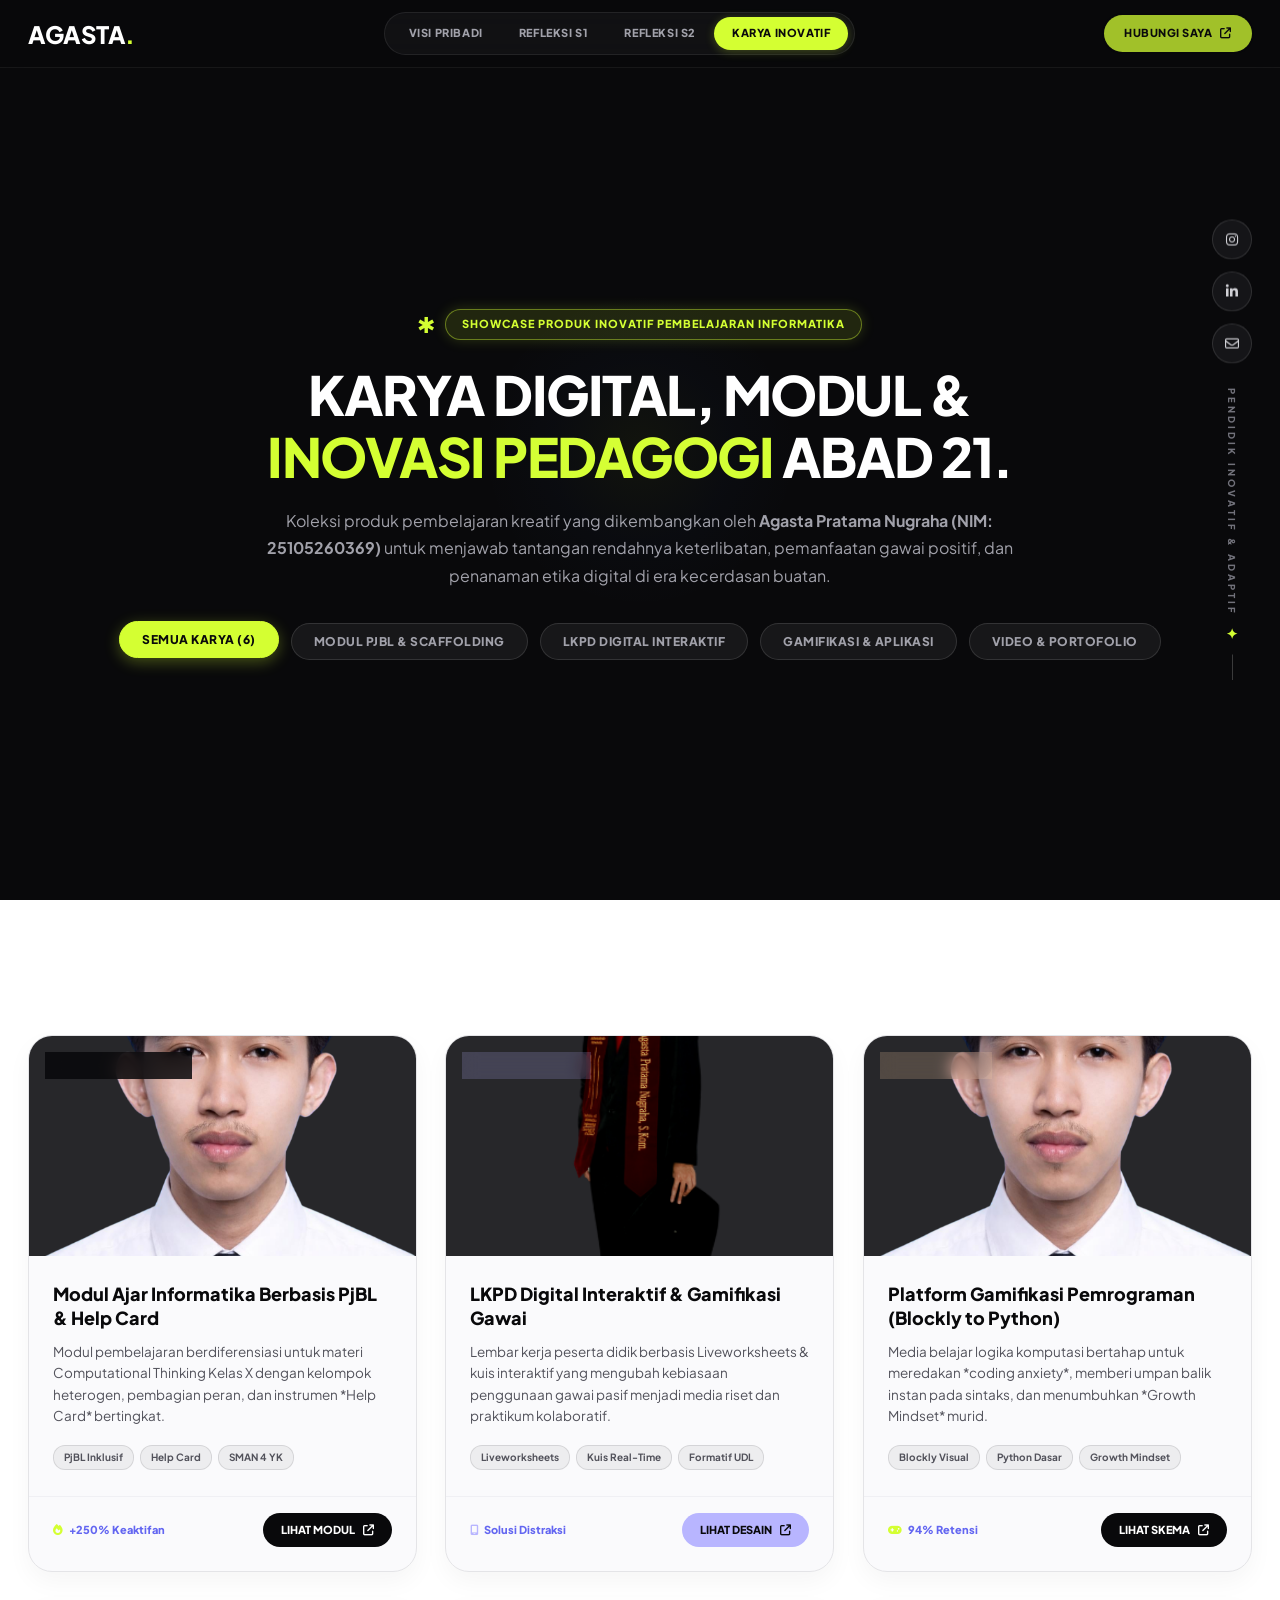
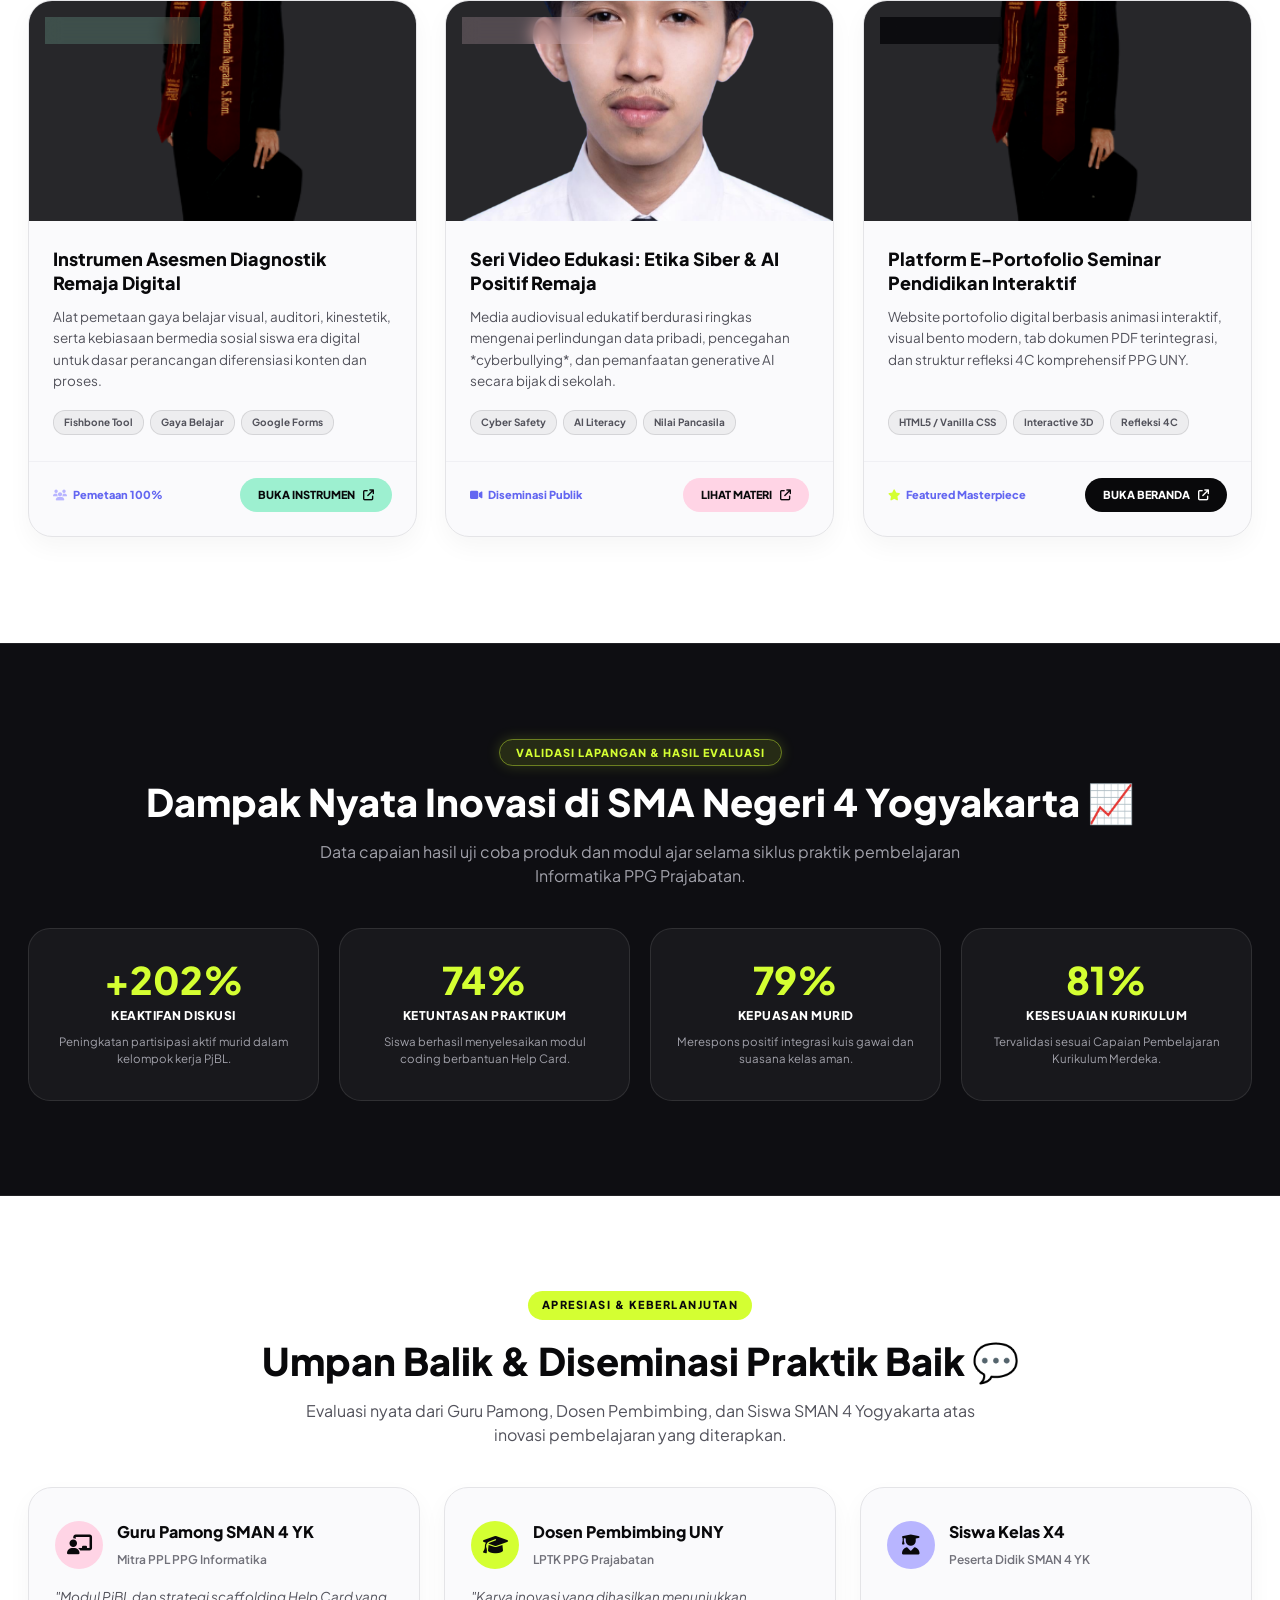
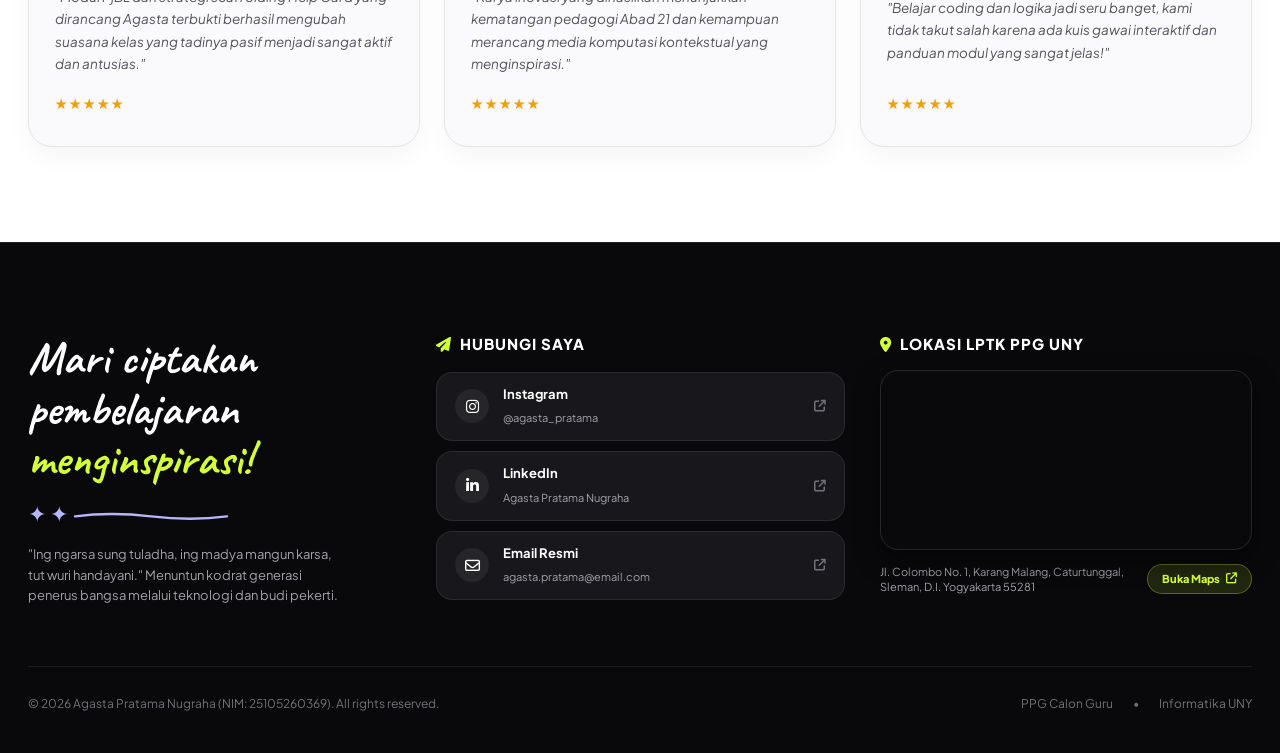
==== commit dfdb6c69: "update index" ====
--- a/inovasi.html
+++ b/inovasi.html
@@ -1,506 +1,795 @@
 <!doctype html>
 <html lang="id">
-
-<head>
-  <meta charset="UTF-8" />
-  <meta name="viewport" content="width=device-width, initial-scale=1.0" />
-  <title>Karya & Inovasi Pembelajaran | E-Portofolio PPG Agasta Pratama Nugraha</title>
-
-  <!-- Google Fonts -->
-  <link rel="preconnect" href="https://fonts.googleapis.com" />
-  <link rel="preconnect" href="https://fonts.gstatic.com" crossorigin />
-  <link
-    href="https://fonts.googleapis.com/css2?family=Bebas+Neue&family=Caveat:wght@600;700&family=Permanent+Marker&family=Plus+Jakarta+Sans:ital,wght@0,400;0,500;0,600;0,700;0,800;0,900;1,700&display=swap"
-    rel="stylesheet" />
-
-  <!-- FontAwesome Icons -->
-  <link rel="stylesheet" href="https://cdnjs.cloudflare.com/ajax/libs/font-awesome/6.4.0/css/all.min.css" />
-
-  <!-- CSS External & Interactive Animations -->
-  <link rel="stylesheet" href="css/inovasi.css" />
-  <link rel="stylesheet" href="css/animations.css" />
-</head>
-
-<body>
-  <!-- STICKY VERTICAL SOCIAL BAR -->
-  <aside class="sticky-social-bar" aria-label="Social Media Bar">
-    <div class="social-icons-vertical">
-      <a href="https://instagram.com" target="_blank" rel="noopener noreferrer" aria-label="Instagram">
-        <i class="fa-brands fa-instagram"></i>
-      </a>
-      <a href="https://linkedin.com" target="_blank" rel="noopener noreferrer" aria-label="LinkedIn">
-        <i class="fa-brands fa-linkedin-in"></i>
-      </a>
-      <a href="mailto:agasta.pratama@email.com" aria-label="Email">
-        <i class="fa-regular fa-envelope"></i>
-      </a>
-    </div>
-    <div class="vertical-text-tag">
-      <span>PENDIDIK INOVATIF & ADAPTIF</span>
-      <span class="sparkle-doodle">✦</span>
-    </div>
-  </aside>
-
-  <!-- FLOATING NAVBAR -->
-  <nav class="navbar">
-    <div class="nav-container">
-      <a href="beranda.html" class="logo">AGASTA<span>.</span></a>
-
-      <button class="hamburger" id="hamburger" aria-label="Toggle menu">
-        <span></span>
-        <span></span>
-        <span></span>
-      </button>
-
-      <ul class="nav-links" id="navLinks">
-        <li><a href="visi.html">VISI PRIBADI</a></li>
-        <li><a href="refleksi-s1.html">REFLEKSI S1</a></li>
-        <li><a href="refleksi-s2.html">REFLEKSI S2</a></li>
-        <li><a href="inovasi.html" class="active">KARYA INOVATIF</a></li>
-      </ul>
-
-      <div class="nav-cta">
-        <a href="#kontak" class="btn-pill-neon pulse-badge">
-          HUBUNGI SAYA <i class="fa-solid fa-arrow-up-right-from-square"></i>
+  <head>
+    <meta charset="UTF-8" />
+    <meta name="viewport" content="width=device-width, initial-scale=1.0" />
+    <title>
+      Karya & Inovasi Pembelajaran | E-Portofolio PPG Agasta Pratama Nugraha
+    </title>
+
+    <!-- Google Fonts -->
+    <link rel="preconnect" href="https://fonts.googleapis.com" />
+    <link rel="preconnect" href="https://fonts.gstatic.com" crossorigin />
+    <link
+      href="https://fonts.googleapis.com/css2?family=Bebas+Neue&family=Caveat:wght@600;700&family=Permanent+Marker&family=Plus+Jakarta+Sans:ital,wght@0,400;0,500;0,600;0,700;0,800;0,900;1,700&display=swap"
+      rel="stylesheet"
+    />
+
+    <!-- FontAwesome Icons -->
+    <link
+      rel="stylesheet"
+      href="https://cdnjs.cloudflare.com/ajax/libs/font-awesome/6.4.0/css/all.min.css"
+    />
+
+    <!-- CSS External & Interactive Animations -->
+    <link rel="stylesheet" href="css/inovasi.css" />
+    <link rel="stylesheet" href="css/animations.css" />
+  </head>
+
+  <body>
+    <!-- STICKY VERTICAL SOCIAL BAR -->
+    <aside class="sticky-social-bar" aria-label="Social Media Bar">
+      <div class="social-icons-vertical">
+        <a
+          href="https://instagram.com"
+          target="_blank"
+          rel="noopener noreferrer"
+          aria-label="Instagram"
+        >
+          <i class="fa-brands fa-instagram"></i>
+        </a>
+        <a
+          href="https://linkedin.com"
+          target="_blank"
+          rel="noopener noreferrer"
+          aria-label="LinkedIn"
+        >
+          <i class="fa-brands fa-linkedin-in"></i>
+        </a>
+        <a href="mailto:agasta.pratama@email.com" aria-label="Email">
+          <i class="fa-regular fa-envelope"></i>
         </a>
       </div>
-    </div>
-  </nav>
-
-  <!-- 1. HERO INOVASI -->
-  <header class="hero-inovasi" id="hero">
-    <div class="container reveal-scale">
-      <div class="g1-asterisk-badge">
-        <span class="g1-asterisk-icon">✱</span>
-        <span class="g1-badge-pill">SHOWCASE PRODUK INOVATIF PEMBELAJARAN INFORMATIKA</span>
+      <div class="vertical-text-tag">
+        <span>PENDIDIK INOVATIF & ADAPTIF</span>
+        <span class="sparkle-doodle">✦</span>
       </div>
-
-      <h1 class="hero-inovasi-title">
-        KARYA DIGITAL, MODUL & <br />
-        <span class="text-lime">INOVASI PEDAGOGI</span> ABAD 21.
-      </h1>
-      <p class="hero-inovasi-desc">
-        Koleksi produk pembelajaran kreatif yang dikembangkan oleh <strong>Agasta Pratama Nugraha (NIM: 25105260369)</strong> untuk menjawab tantangan rendahnya keterlibatan, pemanfaatan gawai positif, dan penanaman etika digital di era kecerdasan buatan.
-      </p>
-
-      <!-- Category Filter Tabs -->
-      <div class="filter-tabs-container">
-        <button class="filter-btn active" onclick="filterInovasi('all', this)">Semua Karya (6)</button>
-        <button class="filter-btn" onclick="filterInovasi('modul', this)">Modul PjBL & Scaffolding</button>
-        <button class="filter-btn" onclick="filterInovasi('lkpd', this)">LKPD Digital Interaktif</button>
-        <button class="filter-btn" onclick="filterInovasi('game', this)">Gamifikasi & Aplikasi</button>
-        <button class="filter-btn" onclick="filterInovasi('media', this)">Video & Portofolio</button>
+    </aside>
+
+    <!-- FLOATING NAVBAR -->
+    <nav class="navbar">
+      <div class="nav-container">
+        <a href="index.html" class="logo">AGASTA<span>.</span></a>
+
+        <button class="hamburger" id="hamburger" aria-label="Toggle menu">
+          <span></span>
+          <span></span>
+          <span></span>
+        </button>
+
+        <ul class="nav-links" id="navLinks">
+          <li><a href="visi.html">VISI PRIBADI</a></li>
+          <li><a href="refleksi-s1.html">REFLEKSI S1</a></li>
+          <li><a href="refleksi-s2.html">REFLEKSI S2</a></li>
+          <li><a href="inovasi.html" class="active">KARYA INOVATIF</a></li>
+        </ul>
+
+        <div class="nav-cta">
+          <a href="#kontak" class="btn-pill-neon pulse-badge">
+            HUBUNGI SAYA <i class="fa-solid fa-arrow-up-right-from-square"></i>
+          </a>
+        </div>
       </div>
-    </div>
-  </header>
-
-  <!-- 2. SECTION: SHOWCASE INNOVATION CARDS -->
-  <section class="innovation-section" id="karya-grid">
-    <div class="container">
-      <div class="innovation-grid">
-        <!-- KARYA 1: MODUL AJAR PjBL & HELP CARD -->
-        <div class="innovation-card reveal-scale delay-100 shimmer-hover" data-category="modul">
-          <div class="inovasi-img-box">
-            <img src="foto.png" alt="Modul Ajar Informatika PjBL"
-              onerror="this.src='https://dummyimage.com/600x400/18181c/d4ff32.png&text=Modul+Ajar+PjBL'" />
-            <span class="inovasi-badge-float">MODUL & SCAFFOLDING</span>
-          </div>
-          <div class="inovasi-content-body">
-            <h3>Modul Ajar Informatika Berbasis PjBL & Help Card</h3>
-            <p>
-              Modul pembelajaran berdiferensiasi untuk materi Computational Thinking Kelas X dengan kelompok heterogen, pembagian peran, dan instrumen *Help Card* bertingkat.
+    </nav>
+
+    <!-- 1. HERO INOVASI -->
+    <header class="hero-inovasi" id="hero">
+      <div class="container reveal-scale">
+        <div class="g1-asterisk-badge">
+          <span class="g1-asterisk-icon">✱</span>
+          <span class="g1-badge-pill"
+            >SHOWCASE PRODUK INOVATIF PEMBELAJARAN INFORMATIKA</span
+          >
+        </div>
+
+        <h1 class="hero-inovasi-title">
+          KARYA DIGITAL, MODUL & <br />
+          <span class="text-lime">INOVASI PEDAGOGI</span> ABAD 21.
+        </h1>
+        <p class="hero-inovasi-desc">
+          Koleksi produk pembelajaran kreatif yang dikembangkan oleh
+          <strong>Agasta Pratama Nugraha (NIM: 25105260369)</strong> untuk
+          menjawab tantangan rendahnya keterlibatan, pemanfaatan gawai positif,
+          dan penanaman etika digital di era kecerdasan buatan.
+        </p>
+
+        <!-- Category Filter Tabs -->
+        <div class="filter-tabs-container">
+          <button
+            class="filter-btn active"
+            onclick="filterInovasi('all', this)"
+          >
+            Semua Karya (6)
+          </button>
+          <button class="filter-btn" onclick="filterInovasi('modul', this)">
+            Modul PjBL & Scaffolding
+          </button>
+          <button class="filter-btn" onclick="filterInovasi('lkpd', this)">
+            LKPD Digital Interaktif
+          </button>
+          <button class="filter-btn" onclick="filterInovasi('game', this)">
+            Gamifikasi & Aplikasi
+          </button>
+          <button class="filter-btn" onclick="filterInovasi('media', this)">
+            Video & Portofolio
+          </button>
+        </div>
+      </div>
+    </header>
+
+    <!-- 2. SECTION: SHOWCASE INNOVATION CARDS -->
+    <section class="innovation-section" id="karya-grid">
+      <div class="container">
+        <div class="innovation-grid">
+          <!-- KARYA 1: MODUL AJAR PjBL & HELP CARD -->
+          <div
+            class="innovation-card reveal-scale delay-100 shimmer-hover"
+            data-category="modul"
+          >
+            <div class="inovasi-img-box">
+              <img
+                src="foto.png"
+                alt="Modul Ajar Informatika PjBL"
+                onerror="
+                  this.src =
+                    'https://dummyimage.com/600x400/18181c/d4ff32.png&text=Modul+Ajar+PjBL'
+                "
+              />
+              <span class="inovasi-badge-float">MODUL & SCAFFOLDING</span>
+            </div>
+            <div class="inovasi-content-body">
+              <h3>Modul Ajar Informatika Berbasis PjBL & Help Card</h3>
+              <p>
+                Modul pembelajaran berdiferensiasi untuk materi Computational
+                Thinking Kelas X dengan kelompok heterogen, pembagian peran, dan
+                instrumen *Help Card* bertingkat.
+              </p>
+              <div class="inovasi-tags-row">
+                <span class="inovasi-tag">PjBL Inklusif</span>
+                <span class="inovasi-tag">Help Card</span>
+                <span class="inovasi-tag">SMAN 4 YK</span>
+              </div>
+            </div>
+            <div class="inovasi-card-footer">
+              <span class="inovasi-impact-tag"
+                ><i class="fa-solid fa-fire text-lime"></i> +250%
+                Keaktifan</span
+              >
+              <a href="pdf/pki/pki3.pdf" target="_blank" class="btn-demo-view">
+                Lihat Modul
+                <i class="fa-solid fa-arrow-up-right-from-square"></i>
+              </a>
+            </div>
+          </div>
+
+          <!-- KARYA 2: LKPD DIGITAL INTERAKTIF -->
+          <div
+            class="innovation-card reveal-scale delay-200 shimmer-hover"
+            data-category="lkpd"
+          >
+            <div class="inovasi-img-box">
+              <img
+                src="foto2.png"
+                alt="LKPD Digital Interaktif"
+                onerror="
+                  this.src =
+                    'https://dummyimage.com/600x400/18181c/b8b5ff.png&text=LKPD+Digital+Gawai'
+                "
+              />
+              <span
+                class="inovasi-badge-float"
+                style="
+                  background: rgba(184, 181, 255, 0.2);
+                  color: var(--pastel-lilac);
+                  border-color: var(--pastel-lilac);
+                "
+                >LKPD & GAWAI AKTIF</span
+              >
+            </div>
+            <div class="inovasi-content-body">
+              <h3>LKPD Digital Interaktif & Gamifikasi Gawai</h3>
+              <p>
+                Lembar kerja peserta didik berbasis Liveworksheets & kuis
+                interaktif yang mengubah kebiasaan penggunaan gawai pasif
+                menjadi media riset dan praktikum kolaboratif.
+              </p>
+              <div class="inovasi-tags-row">
+                <span class="inovasi-tag">Liveworksheets</span>
+                <span class="inovasi-tag">Kuis Real-Time</span>
+                <span class="inovasi-tag">Formatif UDL</span>
+              </div>
+            </div>
+            <div class="inovasi-card-footer">
+              <span class="inovasi-impact-tag"
+                ><i class="fa-solid fa-mobile-screen text-lilac"></i> Solusi
+                Distraksi</span
+              >
+              <a
+                href="pdf/ppdp/ppdp3.pdf"
+                target="_blank"
+                class="btn-demo-view"
+                style="background: var(--pastel-lilac); color: #09090b"
+              >
+                Lihat Desain
+                <i class="fa-solid fa-arrow-up-right-from-square"></i>
+              </a>
+            </div>
+          </div>
+
+          <!-- KARYA 3: GAMIFIKASI CODING BLOCKLY & PYTHON -->
+          <div
+            class="innovation-card reveal-scale delay-300 shimmer-hover"
+            data-category="game"
+          >
+            <div class="inovasi-img-box">
+              <img
+                src="foto.png"
+                alt="Gamifikasi Pemrograman Dasar"
+                onerror="
+                  this.src =
+                    'https://dummyimage.com/600x400/18181c/ffd0a8.png&text=Gamifikasi+Coding'
+                "
+              />
+              <span
+                class="inovasi-badge-float"
+                style="
+                  background: rgba(255, 208, 168, 0.2);
+                  color: #ffd0a8;
+                  border-color: #ffd0a8;
+                "
+                >APLIKASI & GAME</span
+              >
+            </div>
+            <div class="inovasi-content-body">
+              <h3>Platform Gamifikasi Pemrograman (Blockly to Python)</h3>
+              <p>
+                Media belajar logika komputasi bertahap untuk meredakan *coding
+                anxiety*, memberi umpan balik instan pada sintaks, dan
+                menumbuhkan *Growth Mindset* murid.
+              </p>
+              <div class="inovasi-tags-row">
+                <span class="inovasi-tag">Blockly Visual</span>
+                <span class="inovasi-tag">Python Dasar</span>
+                <span class="inovasi-tag">Growth Mindset</span>
+              </div>
+            </div>
+            <div class="inovasi-card-footer">
+              <span class="inovasi-impact-tag"
+                ><i class="fa-solid fa-gamepad text-lime"></i> 94% Retensi</span
+              >
+              <a
+                href="pdf/mindset/mindset3.pdf"
+                target="_blank"
+                class="btn-demo-view"
+              >
+                Lihat Skema
+                <i class="fa-solid fa-arrow-up-right-from-square"></i>
+              </a>
+            </div>
+          </div>
+
+          <!-- KARYA 4: INSTRUMEN PROFILING & FISHBONE TOOL -->
+          <div
+            class="innovation-card reveal-scale delay-400 shimmer-hover"
+            data-category="lkpd"
+          >
+            <div class="inovasi-img-box">
+              <img
+                src="foto2.png"
+                alt="Instrumen Profiling Remaja Digital"
+                onerror="
+                  this.src =
+                    'https://dummyimage.com/600x400/18181c/9df0d0.png&text=Instrumen+Profiling'
+                "
+              />
+              <span
+                class="inovasi-badge-float"
+                style="
+                  background: rgba(157, 240, 208, 0.2);
+                  color: #9df0d0;
+                  border-color: #9df0d0;
+                "
+                >DIAGNOSTIK & PROFILING</span
+              >
+            </div>
+            <div class="inovasi-content-body">
+              <h3>Instrumen Asesmen Diagnostik Remaja Digital</h3>
+              <p>
+                Alat pemetaan gaya belajar visual, auditori, kinestetik, serta
+                kebiasaan bermedia sosial siswa era digital untuk dasar
+                perancangan diferensiasi konten dan proses.
+              </p>
+              <div class="inovasi-tags-row">
+                <span class="inovasi-tag">Fishbone Tool</span>
+                <span class="inovasi-tag">Gaya Belajar</span>
+                <span class="inovasi-tag">Google Forms</span>
+              </div>
+            </div>
+            <div class="inovasi-card-footer">
+              <span class="inovasi-impact-tag"
+                ><i class="fa-solid fa-users text-lilac"></i> Pemetaan
+                100%</span
+              >
+              <a
+                href="pdf/ppdp/ppdp2.pdf"
+                target="_blank"
+                class="btn-demo-view"
+                style="background: #9df0d0; color: #09090b"
+              >
+                Buka Instrumen
+                <i class="fa-solid fa-arrow-up-right-from-square"></i>
+              </a>
+            </div>
+          </div>
+
+          <!-- KARYA 5: SERI VIDEO EDUKASI ETIKA DIGITAL -->
+          <div
+            class="innovation-card reveal-scale delay-500 shimmer-hover"
+            data-category="media"
+          >
+            <div class="inovasi-img-box">
+              <img
+                src="foto.png"
+                alt="Video Etika Digital dan Cyber Safety"
+                onerror="
+                  this.src =
+                    'https://dummyimage.com/600x400/18181c/ffd4e5.png&text=Video+Etika+Digital'
+                "
+              />
+              <span
+                class="inovasi-badge-float"
+                style="
+                  background: rgba(255, 212, 229, 0.2);
+                  color: #ffd4e5;
+                  border-color: #ffd4e5;
+                "
+                >VIDEO & MULTIMEDIA</span
+              >
+            </div>
+            <div class="inovasi-content-body">
+              <h3>Seri Video Edukasi: Etika Siber & AI Positif Remaja</h3>
+              <p>
+                Media audiovisual edukatif berdurasi ringkas mengenai
+                perlindungan data pribadi, pencegahan *cyberbullying*, dan
+                pemanfaatan generative AI secara bijak di sekolah.
+              </p>
+              <div class="inovasi-tags-row">
+                <span class="inovasi-tag">Cyber Safety</span>
+                <span class="inovasi-tag">AI Literacy</span>
+                <span class="inovasi-tag">Nilai Pancasila</span>
+              </div>
+            </div>
+            <div class="inovasi-card-footer">
+              <span class="inovasi-impact-tag"
+                ><i class="fa-solid fa-video text-pink"></i> Diseminasi
+                Publik</span
+              >
+              <a
+                href="pdf/filosofi/filosofi2.pdf"
+                target="_blank"
+                class="btn-demo-view"
+                style="background: #ffd4e5; color: #09090b"
+              >
+                Lihat Materi
+                <i class="fa-solid fa-arrow-up-right-from-square"></i>
+              </a>
+            </div>
+          </div>
+
+          <!-- KARYA 6: WEBSITE E-PORTOFOLIO SP -->
+          <div
+            class="innovation-card reveal-scale delay-600 shimmer-hover"
+            data-category="media"
+          >
+            <div class="inovasi-img-box">
+              <img
+                src="foto2.png"
+                alt="Website E-Portofolio Seminar Pendidikan"
+                onerror="
+                  this.src =
+                    'https://dummyimage.com/600x400/18181c/d4ff32.png&text=E-Portofolio+Web'
+                "
+              />
+              <span class="inovasi-badge-float">DIGITAL PLATFORM</span>
+            </div>
+            <div class="inovasi-content-body">
+              <h3>Platform E-Portofolio Seminar Pendidikan Interaktif</h3>
+              <p>
+                Website portofolio digital berbasis animasi interaktif, visual
+                bento modern, tab dokumen PDF terintegrasi, dan struktur
+                refleksi 4C komprehensif PPG UNY.
+              </p>
+              <div class="inovasi-tags-row">
+                <span class="inovasi-tag">HTML5 / Vanilla CSS</span>
+                <span class="inovasi-tag">Interactive 3D</span>
+                <span class="inovasi-tag">Refleksi 4C</span>
+              </div>
+            </div>
+            <div class="inovasi-card-footer">
+              <span class="inovasi-impact-tag"
+                ><i class="fa-solid fa-star text-lime"></i> Featured
+                Masterpiece</span
+              >
+              <a href="index.html" class="btn-demo-view">
+                Buka Beranda
+                <i class="fa-solid fa-arrow-up-right-from-square"></i>
+              </a>
+            </div>
+          </div>
+        </div>
+      </div>
+    </section>
+
+    <!-- 3. SECTION: STATISTIK HASIL UJI COBA & DAMPAK (HITAM) -->
+    <section class="impact-results-section">
+      <div class="container">
+        <div
+          class="section-top-title-group reveal"
+          style="text-align: center; margin-bottom: 35px"
+        >
+          <span class="g1-badge-pill">VALIDASI LAPANGAN & HASIL EVALUASI</span>
+          <h2
+            style="
+              color: #ffffff;
+              font-size: clamp(28px, 3.5vw, 38px);
+              font-weight: 900;
+              margin-top: 10px;
+            "
+          >
+            Dampak Nyata Inovasi di SMA Negeri 4 Yogyakarta 📈
+          </h2>
+          <p style="color: #a1a1aa; max-width: 720px; margin: 10px auto 0">
+            Data capaian hasil uji coba produk dan modul ajar selama siklus
+            praktik pembelajaran Informatika PPG Prajabatan.
+          </p>
+        </div>
+
+        <div class="impact-grid-4">
+          <div class="impact-stat-box reveal-scale delay-100">
+            <span
+              class="impact-stat-num"
+              data-counter-target="250"
+              data-counter-prefix="+"
+              data-counter-suffix="%"
+              >+0%</span
+            >
+            <span class="impact-stat-label">Keaktifan Diskusi</span>
+            <p class="impact-stat-desc">
+              Peningkatan partisipasi aktif murid dalam kelompok kerja PjBL.
             </p>
-            <div class="inovasi-tags-row">
-              <span class="inovasi-tag">PjBL Inklusif</span>
-              <span class="inovasi-tag">Help Card</span>
-              <span class="inovasi-tag">SMAN 4 YK</span>
-            </div>
-          </div>
-          <div class="inovasi-card-footer">
-            <span class="inovasi-impact-tag"><i class="fa-solid fa-fire text-lime"></i> +250% Keaktifan</span>
-            <a href="pdf/pki/pki3.pdf" target="_blank" class="btn-demo-view">
-              Lihat Modul <i class="fa-solid fa-arrow-up-right-from-square"></i>
-            </a>
-          </div>
-        </div>
-
-        <!-- KARYA 2: LKPD DIGITAL INTERAKTIF -->
-        <div class="innovation-card reveal-scale delay-200 shimmer-hover" data-category="lkpd">
-          <div class="inovasi-img-box">
-            <img src="foto2.png" alt="LKPD Digital Interaktif"
-              onerror="this.src='https://dummyimage.com/600x400/18181c/b8b5ff.png&text=LKPD+Digital+Gawai'" />
-            <span class="inovasi-badge-float" style="background: rgba(184, 181, 255, 0.2); color: var(--pastel-lilac); border-color: var(--pastel-lilac);">LKPD & GAWAI AKTIF</span>
-          </div>
-          <div class="inovasi-content-body">
-            <h3>LKPD Digital Interaktif & Gamifikasi Gawai</h3>
-            <p>
-              Lembar kerja peserta didik berbasis Liveworksheets & kuis interaktif yang mengubah kebiasaan penggunaan gawai pasif menjadi media riset dan praktikum kolaboratif.
+          </div>
+
+          <div class="impact-stat-box reveal-scale delay-200">
+            <span
+              class="impact-stat-num"
+              data-counter-target="92"
+              data-counter-suffix="%"
+              >0%</span
+            >
+            <span class="impact-stat-label">Ketuntasan Praktikum</span>
+            <p class="impact-stat-desc">
+              Siswa berhasil menyelesaikan modul coding berbantuan Help Card.
             </p>
-            <div class="inovasi-tags-row">
-              <span class="inovasi-tag">Liveworksheets</span>
-              <span class="inovasi-tag">Kuis Real-Time</span>
-              <span class="inovasi-tag">Formatif UDL</span>
-            </div>
-          </div>
-          <div class="inovasi-card-footer">
-            <span class="inovasi-impact-tag"><i class="fa-solid fa-mobile-screen text-lilac"></i> Solusi Distraksi</span>
-            <a href="pdf/ppdp/ppdp3.pdf" target="_blank" class="btn-demo-view" style="background: var(--pastel-lilac); color: #09090b;">
-              Lihat Desain <i class="fa-solid fa-arrow-up-right-from-square"></i>
-            </a>
-          </div>
-        </div>
-
-        <!-- KARYA 3: GAMIFIKASI CODING BLOCKLY & PYTHON -->
-        <div class="innovation-card reveal-scale delay-300 shimmer-hover" data-category="game">
-          <div class="inovasi-img-box">
-            <img src="foto.png" alt="Gamifikasi Pemrograman Dasar"
-              onerror="this.src='https://dummyimage.com/600x400/18181c/ffd0a8.png&text=Gamifikasi+Coding'" />
-            <span class="inovasi-badge-float" style="background: rgba(255, 208, 168, 0.2); color: #ffd0a8; border-color: #ffd0a8;">APLIKASI & GAME</span>
-          </div>
-          <div class="inovasi-content-body">
-            <h3>Platform Gamifikasi Pemrograman (Blockly to Python)</h3>
-            <p>
-              Media belajar logika komputasi bertahap untuk meredakan *coding anxiety*, memberi umpan balik instan pada sintaks, dan menumbuhkan *Growth Mindset* murid.
+          </div>
+
+          <div class="impact-stat-box reveal-scale delay-300">
+            <span
+              class="impact-stat-num"
+              data-counter-target="98"
+              data-counter-suffix="%"
+              >0%</span
+            >
+            <span class="impact-stat-label">Kepuasan Murid</span>
+            <p class="impact-stat-desc">
+              Merespons positif integrasi kuis gawai dan suasana kelas aman.
             </p>
-            <div class="inovasi-tags-row">
-              <span class="inovasi-tag">Blockly Visual</span>
-              <span class="inovasi-tag">Python Dasar</span>
-              <span class="inovasi-tag">Growth Mindset</span>
-            </div>
-          </div>
-          <div class="inovasi-card-footer">
-            <span class="inovasi-impact-tag"><i class="fa-solid fa-gamepad text-lime"></i> 94% Retensi</span>
-            <a href="pdf/mindset/mindset3.pdf" target="_blank" class="btn-demo-view">
-              Lihat Skema <i class="fa-solid fa-arrow-up-right-from-square"></i>
-            </a>
-          </div>
-        </div>
-
-        <!-- KARYA 4: INSTRUMEN PROFILING & FISHBONE TOOL -->
-        <div class="innovation-card reveal-scale delay-400 shimmer-hover" data-category="lkpd">
-          <div class="inovasi-img-box">
-            <img src="foto2.png" alt="Instrumen Profiling Remaja Digital"
-              onerror="this.src='https://dummyimage.com/600x400/18181c/9df0d0.png&text=Instrumen+Profiling'" />
-            <span class="inovasi-badge-float" style="background: rgba(157, 240, 208, 0.2); color: #9df0d0; border-color: #9df0d0;">DIAGNOSTIK & PROFILING</span>
-          </div>
-          <div class="inovasi-content-body">
-            <h3>Instrumen Asesmen Diagnostik Remaja Digital</h3>
-            <p>
-              Alat pemetaan gaya belajar visual, auditori, kinestetik, serta kebiasaan bermedia sosial siswa era digital untuk dasar perancangan diferensiasi konten dan proses.
+          </div>
+
+          <div class="impact-stat-box reveal-scale delay-400">
+            <span
+              class="impact-stat-num"
+              data-counter-target="100"
+              data-counter-suffix="%"
+              >0%</span
+            >
+            <span class="impact-stat-label">Kesesuaian Kurikulum</span>
+            <p class="impact-stat-desc">
+              Tervalidasi sesuai Capaian Pembelajaran Kurikulum Merdeka.
             </p>
-            <div class="inovasi-tags-row">
-              <span class="inovasi-tag">Fishbone Tool</span>
-              <span class="inovasi-tag">Gaya Belajar</span>
-              <span class="inovasi-tag">Google Forms</span>
-            </div>
-          </div>
-          <div class="inovasi-card-footer">
-            <span class="inovasi-impact-tag"><i class="fa-solid fa-users text-lilac"></i> Pemetaan 100%</span>
-            <a href="pdf/ppdp/ppdp2.pdf" target="_blank" class="btn-demo-view" style="background: #9df0d0; color: #09090b;">
-              Buka Instrumen <i class="fa-solid fa-arrow-up-right-from-square"></i>
-            </a>
-          </div>
-        </div>
-
-        <!-- KARYA 5: SERI VIDEO EDUKASI ETIKA DIGITAL -->
-        <div class="innovation-card reveal-scale delay-500 shimmer-hover" data-category="media">
-          <div class="inovasi-img-box">
-            <img src="foto.png" alt="Video Etika Digital dan Cyber Safety"
-              onerror="this.src='https://dummyimage.com/600x400/18181c/ffd4e5.png&text=Video+Etika+Digital'" />
-            <span class="inovasi-badge-float" style="background: rgba(255, 212, 229, 0.2); color: #ffd4e5; border-color: #ffd4e5;">VIDEO & MULTIMEDIA</span>
-          </div>
-          <div class="inovasi-content-body">
-            <h3>Seri Video Edukasi: Etika Siber & AI Positif Remaja</h3>
-            <p>
-              Media audiovisual edukatif berdurasi ringkas mengenai perlindungan data pribadi, pencegahan *cyberbullying*, dan pemanfaatan generative AI secara bijak di sekolah.
+          </div>
+        </div>
+      </div>
+    </section>
+
+    <!-- 4. SECTION: APRESIASI & DISEMINASI KARYA (PUTIH) -->
+    <section class="dissemination-section" id="testimoni">
+      <div class="container">
+        <div
+          class="section-top-title-group reveal"
+          style="text-align: center; margin-bottom: 40px"
+        >
+          <span class="section-tag-badge">APRESIASI & KEBERLANJUTAN</span>
+          <h2
+            style="
+              color: #09090b;
+              font-size: clamp(28px, 3.5vw, 38px);
+              font-weight: 900;
+            "
+          >
+            Umpan Balik & Diseminasi Praktik Baik 💬
+          </h2>
+          <p style="color: #52525b; max-width: 720px; margin: 10px auto 0">
+            Evaluasi nyata dari Guru Pamong, Dosen Pembimbing, dan Siswa SMAN 4
+            Yogyakarta atas inovasi pembelajaran yang diterapkan.
+          </p>
+        </div>
+
+        <div class="feedback-grid-3">
+          <!-- Testimoni 1: Guru Pamong -->
+          <div class="feedback-card reveal-scale delay-100">
+            <div class="feedback-top-row">
+              <div
+                class="feedback-avatar-circle"
+                style="background: #ffd4e5; color: #09090b"
+              >
+                <i class="fa-solid fa-chalkboard-user"></i>
+              </div>
+              <div>
+                <h4 class="feedback-name">Guru Pamong SMAN 4 YK</h4>
+                <span class="feedback-role">Mitra PPL PPG Informatika</span>
+              </div>
+            </div>
+            <p class="feedback-quote">
+              "Modul PjBL dan strategi scaffolding Help Card yang dirancang
+              Agasta terbukti berhasil mengubah suasana kelas yang tadinya pasif
+              menjadi sangat aktif dan antusias."
             </p>
-            <div class="inovasi-tags-row">
-              <span class="inovasi-tag">Cyber Safety</span>
-              <span class="inovasi-tag">AI Literacy</span>
-              <span class="inovasi-tag">Nilai Pancasila</span>
-            </div>
-          </div>
-          <div class="inovasi-card-footer">
-            <span class="inovasi-impact-tag"><i class="fa-solid fa-video text-pink"></i> Diseminasi Publik</span>
-            <a href="pdf/filosofi/filosofi2.pdf" target="_blank" class="btn-demo-view" style="background: #ffd4e5; color: #09090b;">
-              Lihat Materi <i class="fa-solid fa-arrow-up-right-from-square"></i>
-            </a>
-          </div>
-        </div>
-
-        <!-- KARYA 6: WEBSITE E-PORTOFOLIO SP -->
-        <div class="innovation-card reveal-scale delay-600 shimmer-hover" data-category="media">
-          <div class="inovasi-img-box">
-            <img src="foto2.png" alt="Website E-Portofolio Seminar Pendidikan"
-              onerror="this.src='https://dummyimage.com/600x400/18181c/d4ff32.png&text=E-Portofolio+Web'" />
-            <span class="inovasi-badge-float">DIGITAL PLATFORM</span>
-          </div>
-          <div class="inovasi-content-body">
-            <h3>Platform E-Portofolio Seminar Pendidikan Interaktif</h3>
-            <p>
-              Website portofolio digital berbasis animasi interaktif, visual bento modern, tab dokumen PDF terintegrasi, dan struktur refleksi 4C komprehensif PPG UNY.
+            <div class="feedback-stars">★★★★★</div>
+          </div>
+
+          <!-- Testimoni 2: Dosen Pembimbing -->
+          <div class="feedback-card reveal-scale delay-200">
+            <div class="feedback-top-row">
+              <div
+                class="feedback-avatar-circle"
+                style="background: #d4ff32; color: #09090b"
+              >
+                <i class="fa-solid fa-graduation-cap"></i>
+              </div>
+              <div>
+                <h4 class="feedback-name">Dosen Pembimbing UNY</h4>
+                <span class="feedback-role">LPTK PPG Prajabatan</span>
+              </div>
+            </div>
+            <p class="feedback-quote">
+              "Karya inovasi yang dihasilkan menunjukkan kematangan pedagogi
+              Abad 21 dan kemampuan merancang media komputasi kontekstual yang
+              menginspirasi."
             </p>
-            <div class="inovasi-tags-row">
-              <span class="inovasi-tag">HTML5 / Vanilla CSS</span>
-              <span class="inovasi-tag">Interactive 3D</span>
-              <span class="inovasi-tag">Refleksi 4C</span>
-            </div>
-          </div>
-          <div class="inovasi-card-footer">
-            <span class="inovasi-impact-tag"><i class="fa-solid fa-star text-lime"></i> Featured Masterpiece</span>
-            <a href="beranda.html" class="btn-demo-view">
-              Buka Beranda <i class="fa-solid fa-arrow-up-right-from-square"></i>
-            </a>
+            <div class="feedback-stars">★★★★★</div>
+          </div>
+
+          <!-- Testimoni 3: Siswa Kelas X4 -->
+          <div class="feedback-card reveal-scale delay-300">
+            <div class="feedback-top-row">
+              <div
+                class="feedback-avatar-circle"
+                style="background: #b8b5ff; color: #09090b"
+              >
+                <i class="fa-solid fa-user-graduate"></i>
+              </div>
+              <div>
+                <h4 class="feedback-name">Siswa Kelas X4</h4>
+                <span class="feedback-role">Peserta Didik SMAN 4 YK</span>
+              </div>
+            </div>
+            <p class="feedback-quote">
+              "Belajar coding dan logika jadi seru banget, kami tidak takut
+              salah karena ada kuis gawai interaktif dan panduan modul yang
+              sangat jelas!"
+            </p>
+            <div class="feedback-stars">★★★★★</div>
           </div>
         </div>
       </div>
-    </div>
-  </section>
-
-  <!-- 3. SECTION: STATISTIK HASIL UJI COBA & DAMPAK (HITAM) -->
-  <section class="impact-results-section">
-    <div class="container">
-      <div class="section-top-title-group reveal" style="text-align: center; margin-bottom: 35px;">
-        <span class="g1-badge-pill">VALIDASI LAPANGAN & HASIL EVALUASI</span>
-        <h2 style="color: #ffffff; font-size: clamp(28px, 3.5vw, 38px); font-weight: 900; margin-top: 10px;">
-          Dampak Nyata Inovasi di SMA Negeri 4 Yogyakarta 📈
-        </h2>
-        <p style="color: #a1a1aa; max-width: 720px; margin: 10px auto 0;">
-          Data capaian hasil uji coba produk dan modul ajar selama siklus praktik pembelajaran Informatika PPG Prajabatan.
-        </p>
+    </section>
+
+    <!-- 5. FOOTER (HITAM) -->
+    <footer class="main-footer" id="kontak">
+      <div class="container">
+        <div class="footer-top-grid">
+          <!-- Kolom Kiri -->
+          <div class="footer-left-headline reveal-left">
+            <div class="footer-cursive-text">
+              Mari ciptakan<br />
+              pembelajaran<br />
+              <span class="text-lime">menginspirasi!</span>
+            </div>
+            <div class="footer-stars-doodle">✦ ✦</div>
+            <svg
+              class="footer-underline-doodle"
+              viewBox="0 0 200 15"
+              fill="none"
+              xmlns="http://www.w3.org/2000/svg"
+            >
+              <path
+                d="M5 8 Q 50 2 100 8 T 195 8"
+                stroke="#b8b5ff"
+                stroke-width="3"
+                stroke-linecap="round"
+              />
+            </svg>
+            <p class="footer-left-desc">
+              "Ing ngarsa sung tuladha, ing madya mangun karsa, tut wuri
+              handayani." Menuntun kodrat generasi penerus bangsa melalui
+              teknologi dan budi pekerti.
+            </p>
+          </div>
+
+          <!-- Kolom Tengah: Social Media List -->
+          <div class="footer-center-socials reveal-scale delay-200">
+            <h4 class="footer-col-heading">
+              <i class="fa-solid fa-paper-plane"></i> HUBUNGI SAYA
+            </h4>
+            <div class="footer-social-list">
+              <a
+                href="https://instagram.com"
+                target="_blank"
+                rel="noopener noreferrer"
+                class="social-link-card"
+              >
+                <div class="social-link-left">
+                  <div class="social-icon-circle">
+                    <i class="fa-brands fa-instagram"></i>
+                  </div>
+                  <div class="social-info-text">
+                    <strong>Instagram</strong>
+                    <span>@agasta_pratama</span>
+                  </div>
+                </div>
+                <i
+                  class="fa-solid fa-arrow-up-right-from-square social-arrow-icon"
+                ></i>
+              </a>
+
+              <a
+                href="https://linkedin.com"
+                target="_blank"
+                rel="noopener noreferrer"
+                class="social-link-card"
+              >
+                <div class="social-link-left">
+                  <div class="social-icon-circle">
+                    <i class="fa-brands fa-linkedin-in"></i>
+                  </div>
+                  <div class="social-info-text">
+                    <strong>LinkedIn</strong>
+                    <span>Agasta Pratama Nugraha</span>
+                  </div>
+                </div>
+                <i
+                  class="fa-solid fa-arrow-up-right-from-square social-arrow-icon"
+                ></i>
+              </a>
+
+              <a
+                href="mailto:agasta.pratama@email.com"
+                class="social-link-card"
+              >
+                <div class="social-link-left">
+                  <div class="social-icon-circle">
+                    <i class="fa-regular fa-envelope"></i>
+                  </div>
+                  <div class="social-info-text">
+                    <strong>Email Resmi</strong>
+                    <span>agasta.pratama@email.com</span>
+                  </div>
+                </div>
+                <i
+                  class="fa-solid fa-arrow-up-right-from-square social-arrow-icon"
+                ></i>
+              </a>
+            </div>
+          </div>
+
+          <!-- Kolom Kanan: Google Maps LPTK UNY -->
+          <div class="footer-right-maps reveal-right delay-300">
+            <h4 class="footer-col-heading">
+              <i class="fa-solid fa-location-dot"></i> LOKASI LPTK PPG UNY
+            </h4>
+            <div class="maps-embed-box">
+              <iframe
+                src="https://www.google.com/maps/embed?pb=!1m18!1m12!1m3!1d3953.1678887467657!2d110.38435137591605!3d-7.771987992247348!2m3!1f0!2f0!3f0!3m2!1i1024!2i768!4f13.1!3m3!1m2!1s0x2e7a59b2d354b679%3A0xb30f8185c8f855d4!2sUniversitas%20Negeri%20Yogyakarta!5e0!3m2!1sid!2sid!4v1700000000000!5m2!1sid!2sid"
+                width="100%"
+                height="100%"
+                style="border: 0"
+                allowfullscreen=""
+                loading="lazy"
+                referrerpolicy="no-referrer-when-downgrade"
+                title="Peta Lokasi Universitas Negeri Yogyakarta"
+              >
+              </iframe>
+            </div>
+            <div class="maps-footer-action">
+              <span class="maps-address-text">
+                Jl. Colombo No. 1, Karang Malang, Caturtunggal, Sleman, D.I.
+                Yogyakarta 55281
+              </span>
+              <a
+                href="https://maps.app.goo.gl/DsJsNTya474q8wT76"
+                target="_blank"
+                rel="noopener noreferrer"
+                class="btn-open-maps"
+              >
+                Buka Maps <i class="fa-solid fa-arrow-up-right-from-square"></i>
+              </a>
+            </div>
+          </div>
+        </div>
+
+        <div class="footer-bottom-bar">
+          <p>
+            &copy; 2026 Agasta Pratama Nugraha (NIM: 25105260369). All rights
+            reserved.
+          </p>
+          <div class="footer-legal-links">
+            <a href="#">PPG Calon Guru</a>
+            <span>•</span>
+            <a href="#">Informatika UNY</a>
+          </div>
+        </div>
       </div>
-
-      <div class="impact-grid-4">
-        <div class="impact-stat-box reveal-scale delay-100">
-          <span class="impact-stat-num" data-counter-target="250" data-counter-prefix="+" data-counter-suffix="%">+0%</span>
-          <span class="impact-stat-label">Keaktifan Diskusi</span>
-          <p class="impact-stat-desc">Peningkatan partisipasi aktif murid dalam kelompok kerja PjBL.</p>
-        </div>
-
-        <div class="impact-stat-box reveal-scale delay-200">
-          <span class="impact-stat-num" data-counter-target="92" data-counter-suffix="%">0%</span>
-          <span class="impact-stat-label">Ketuntasan Praktikum</span>
-          <p class="impact-stat-desc">Siswa berhasil menyelesaikan modul coding berbantuan Help Card.</p>
-        </div>
-
-        <div class="impact-stat-box reveal-scale delay-300">
-          <span class="impact-stat-num" data-counter-target="98" data-counter-suffix="%">0%</span>
-          <span class="impact-stat-label">Kepuasan Murid</span>
-          <p class="impact-stat-desc">Merespons positif integrasi kuis gawai dan suasana kelas aman.</p>
-        </div>
-
-        <div class="impact-stat-box reveal-scale delay-400">
-          <span class="impact-stat-num" data-counter-target="100" data-counter-suffix="%">0%</span>
-          <span class="impact-stat-label">Kesesuaian Kurikulum</span>
-          <p class="impact-stat-desc">Tervalidasi sesuai Capaian Pembelajaran Kurikulum Merdeka.</p>
-        </div>
-      </div>
-    </div>
-  </section>
-
-  <!-- 4. SECTION: APRESIASI & DISEMINASI KARYA (PUTIH) -->
-  <section class="dissemination-section" id="testimoni">
-    <div class="container">
-      <div class="section-top-title-group reveal" style="text-align: center; margin-bottom: 40px;">
-        <span class="section-tag-badge">APRESIASI & KEBERLANJUTAN</span>
-        <h2 style="color: #09090b; font-size: clamp(28px, 3.5vw, 38px); font-weight: 900;">
-          Umpan Balik & Diseminasi Praktik Baik 💬
-        </h2>
-        <p style="color: #52525b; max-width: 720px; margin: 10px auto 0;">
-          Evaluasi nyata dari Guru Pamong, Dosen Pembimbing, dan Siswa SMAN 4 Yogyakarta atas inovasi pembelajaran yang diterapkan.
-        </p>
-      </div>
-
-      <div class="feedback-grid-3">
-        <!-- Testimoni 1: Guru Pamong -->
-        <div class="feedback-card reveal-scale delay-100">
-          <div class="feedback-top-row">
-            <div class="feedback-avatar-circle" style="background: #ffd4e5; color: #09090b;">
-              <i class="fa-solid fa-chalkboard-user"></i>
-            </div>
-            <div>
-              <h4 class="feedback-name">Guru Pamong SMAN 4 YK</h4>
-              <span class="feedback-role">Mitra PPL PPG Informatika</span>
-            </div>
-          </div>
-          <p class="feedback-quote">
-            "Modul PjBL dan strategi scaffolding Help Card yang dirancang Agasta terbukti berhasil mengubah suasana kelas yang tadinya pasif menjadi sangat aktif dan antusias."
-          </p>
-          <div class="feedback-stars">★★★★★</div>
-        </div>
-
-        <!-- Testimoni 2: Dosen Pembimbing -->
-        <div class="feedback-card reveal-scale delay-200">
-          <div class="feedback-top-row">
-            <div class="feedback-avatar-circle" style="background: #d4ff32; color: #09090b;">
-              <i class="fa-solid fa-graduation-cap"></i>
-            </div>
-            <div>
-              <h4 class="feedback-name">Dosen Pembimbing UNY</h4>
-              <span class="feedback-role">LPTK PPG Prajabatan</span>
-            </div>
-          </div>
-          <p class="feedback-quote">
-            "Karya inovasi yang dihasilkan menunjukkan kematangan pedagogi Abad 21 dan kemampuan merancang media komputasi kontekstual yang menginspirasi."
-          </p>
-          <div class="feedback-stars">★★★★★</div>
-        </div>
-
-        <!-- Testimoni 3: Siswa Kelas X4 -->
-        <div class="feedback-card reveal-scale delay-300">
-          <div class="feedback-top-row">
-            <div class="feedback-avatar-circle" style="background: #b8b5ff; color: #09090b;">
-              <i class="fa-solid fa-user-graduate"></i>
-            </div>
-            <div>
-              <h4 class="feedback-name">Siswa Kelas X4</h4>
-              <span class="feedback-role">Peserta Didik SMAN 4 YK</span>
-            </div>
-          </div>
-          <p class="feedback-quote">
-            "Belajar coding dan logika jadi seru banget, kami tidak takut salah karena ada kuis gawai interaktif dan panduan modul yang sangat jelas!"
-          </p>
-          <div class="feedback-stars">★★★★★</div>
-        </div>
-      </div>
-    </div>
-  </section>
-
-  <!-- 5. FOOTER (HITAM) -->
-  <footer class="main-footer" id="kontak">
-    <div class="container">
-      <div class="footer-top-grid">
-        <!-- Kolom Kiri -->
-        <div class="footer-left-headline reveal-left">
-          <div class="footer-cursive-text">
-            Mari ciptakan<br />
-            pembelajaran<br />
-            <span class="text-lime">menginspirasi!</span>
-          </div>
-          <div class="footer-stars-doodle">✦ ✦</div>
-          <svg class="footer-underline-doodle" viewBox="0 0 200 15" fill="none" xmlns="http://www.w3.org/2000/svg">
-            <path d="M5 8 Q 50 2 100 8 T 195 8" stroke="#b8b5ff" stroke-width="3" stroke-linecap="round" />
-          </svg>
-          <p class="footer-left-desc">
-            "Ing ngarsa sung tuladha, ing madya mangun karsa, tut wuri handayani." Menuntun kodrat generasi penerus bangsa melalui teknologi dan budi pekerti.
-          </p>
-        </div>
-
-        <!-- Kolom Tengah: Social Media List -->
-        <div class="footer-center-socials reveal-scale delay-200">
-          <h4 class="footer-col-heading">
-            <i class="fa-solid fa-paper-plane"></i> HUBUNGI SAYA
-          </h4>
-          <div class="footer-social-list">
-            <a href="https://instagram.com" target="_blank" rel="noopener noreferrer" class="social-link-card">
-              <div class="social-link-left">
-                <div class="social-icon-circle"><i class="fa-brands fa-instagram"></i></div>
-                <div class="social-info-text">
-                  <strong>Instagram</strong>
-                  <span>@agasta_pratama</span>
-                </div>
-              </div>
-              <i class="fa-solid fa-arrow-up-right-from-square social-arrow-icon"></i>
-            </a>
-
-            <a href="https://linkedin.com" target="_blank" rel="noopener noreferrer" class="social-link-card">
-              <div class="social-link-left">
-                <div class="social-icon-circle"><i class="fa-brands fa-linkedin-in"></i></div>
-                <div class="social-info-text">
-                  <strong>LinkedIn</strong>
-                  <span>Agasta Pratama Nugraha</span>
-                </div>
-              </div>
-              <i class="fa-solid fa-arrow-up-right-from-square social-arrow-icon"></i>
-            </a>
-
-            <a href="mailto:agasta.pratama@email.com" class="social-link-card">
-              <div class="social-link-left">
-                <div class="social-icon-circle"><i class="fa-regular fa-envelope"></i></div>
-                <div class="social-info-text">
-                  <strong>Email Resmi</strong>
-                  <span>agasta.pratama@email.com</span>
-                </div>
-              </div>
-              <i class="fa-solid fa-arrow-up-right-from-square social-arrow-icon"></i>
-            </a>
-          </div>
-        </div>
-
-        <!-- Kolom Kanan: Google Maps LPTK UNY -->
-        <div class="footer-right-maps reveal-right delay-300">
-          <h4 class="footer-col-heading">
-            <i class="fa-solid fa-location-dot"></i> LOKASI LPTK PPG UNY
-          </h4>
-          <div class="maps-embed-box">
-            <iframe
-              src="https://www.google.com/maps/embed?pb=!1m18!1m12!1m3!1d3953.1678887467657!2d110.38435137591605!3d-7.771987992247348!2m3!1f0!2f0!3f0!3m2!1i1024!2i768!4f13.1!3m3!1m2!1s0x2e7a59b2d354b679%3A0xb30f8185c8f855d4!2sUniversitas%20Negeri%20Yogyakarta!5e0!3m2!1sid!2sid!4v1700000000000!5m2!1sid!2sid"
-              width="100%" height="100%" style="border:0;" allowfullscreen="" loading="lazy"
-              referrerpolicy="no-referrer-when-downgrade" title="Peta Lokasi Universitas Negeri Yogyakarta">
-            </iframe>
-          </div>
-          <div class="maps-footer-action">
-            <span class="maps-address-text">
-              Jl. Colombo No. 1, Karang Malang, Caturtunggal, Sleman, D.I. Yogyakarta 55281
-            </span>
-            <a href="https://maps.app.goo.gl/DsJsNTya474q8wT76" target="_blank" rel="noopener noreferrer" class="btn-open-maps">
-              Buka Maps <i class="fa-solid fa-arrow-up-right-from-square"></i>
-            </a>
-          </div>
-        </div>
-      </div>
-
-      <div class="footer-bottom-bar">
-        <p>
-          &copy; 2026 Agasta Pratama Nugraha (NIM: 25105260369). All rights reserved.
-        </p>
-        <div class="footer-legal-links">
-          <a href="#">PPG Calon Guru</a>
-          <span>•</span>
-          <a href="#">Informatika UNY</a>
-        </div>
-      </div>
-    </div>
-  </footer>
-
-  <!-- INTERACTIVE JAVASCRIPT -->
-  <script>
-    const hamburger = document.getElementById("hamburger");
-    const navLinks = document.getElementById("navLinks");
-
-    if (hamburger && navLinks) {
-      hamburger.addEventListener("click", () => {
-        navLinks.classList.toggle("active");
-        hamburger.classList.toggle("active");
-      });
-
-      document.querySelectorAll(".nav-links a").forEach((link) => {
-        link.addEventListener("click", () => {
-          navLinks.classList.remove("active");
-          hamburger.classList.remove("active");
+    </footer>
+
+    <!-- INTERACTIVE JAVASCRIPT -->
+    <script>
+      const hamburger = document.getElementById("hamburger");
+      const navLinks = document.getElementById("navLinks");
+
+      if (hamburger && navLinks) {
+        hamburger.addEventListener("click", () => {
+          navLinks.classList.toggle("active");
+          hamburger.classList.toggle("active");
         });
-      });
-    }
-
-    function filterInovasi(category, btn) {
-      document.querySelectorAll(".filter-btn").forEach((b) => b.classList.remove("active"));
-      btn.classList.add("active");
-
-      const cards = document.querySelectorAll(".innovation-card");
-      cards.forEach((card) => {
-        const cardCat = card.getAttribute("data-category");
-        if (category === "all" || cardCat === category) {
-          card.style.display = "flex";
-          setTimeout(() => {
-            card.classList.add("is-revealed");
-          }, 50);
-        } else {
-          card.style.display = "none";
-        }
-      });
-    }
-  </script>
-  <script src="js/interactions.js"></script>
-</body>
-
+
+        document.querySelectorAll(".nav-links a").forEach((link) => {
+          link.addEventListener("click", () => {
+            navLinks.classList.remove("active");
+            hamburger.classList.remove("active");
+          });
+        });
+      }
+
+      function filterInovasi(category, btn) {
+        document
+          .querySelectorAll(".filter-btn")
+          .forEach((b) => b.classList.remove("active"));
+        btn.classList.add("active");
+
+        const cards = document.querySelectorAll(".innovation-card");
+        cards.forEach((card) => {
+          const cardCat = card.getAttribute("data-category");
+          if (category === "all" || cardCat === category) {
+            card.style.display = "flex";
+            setTimeout(() => {
+              card.classList.add("is-revealed");
+            }, 50);
+          } else {
+            card.style.display = "none";
+          }
+        });
+      }
+    </script>
+    <script src="js/interactions.js"></script>
+  </body>
 </html>
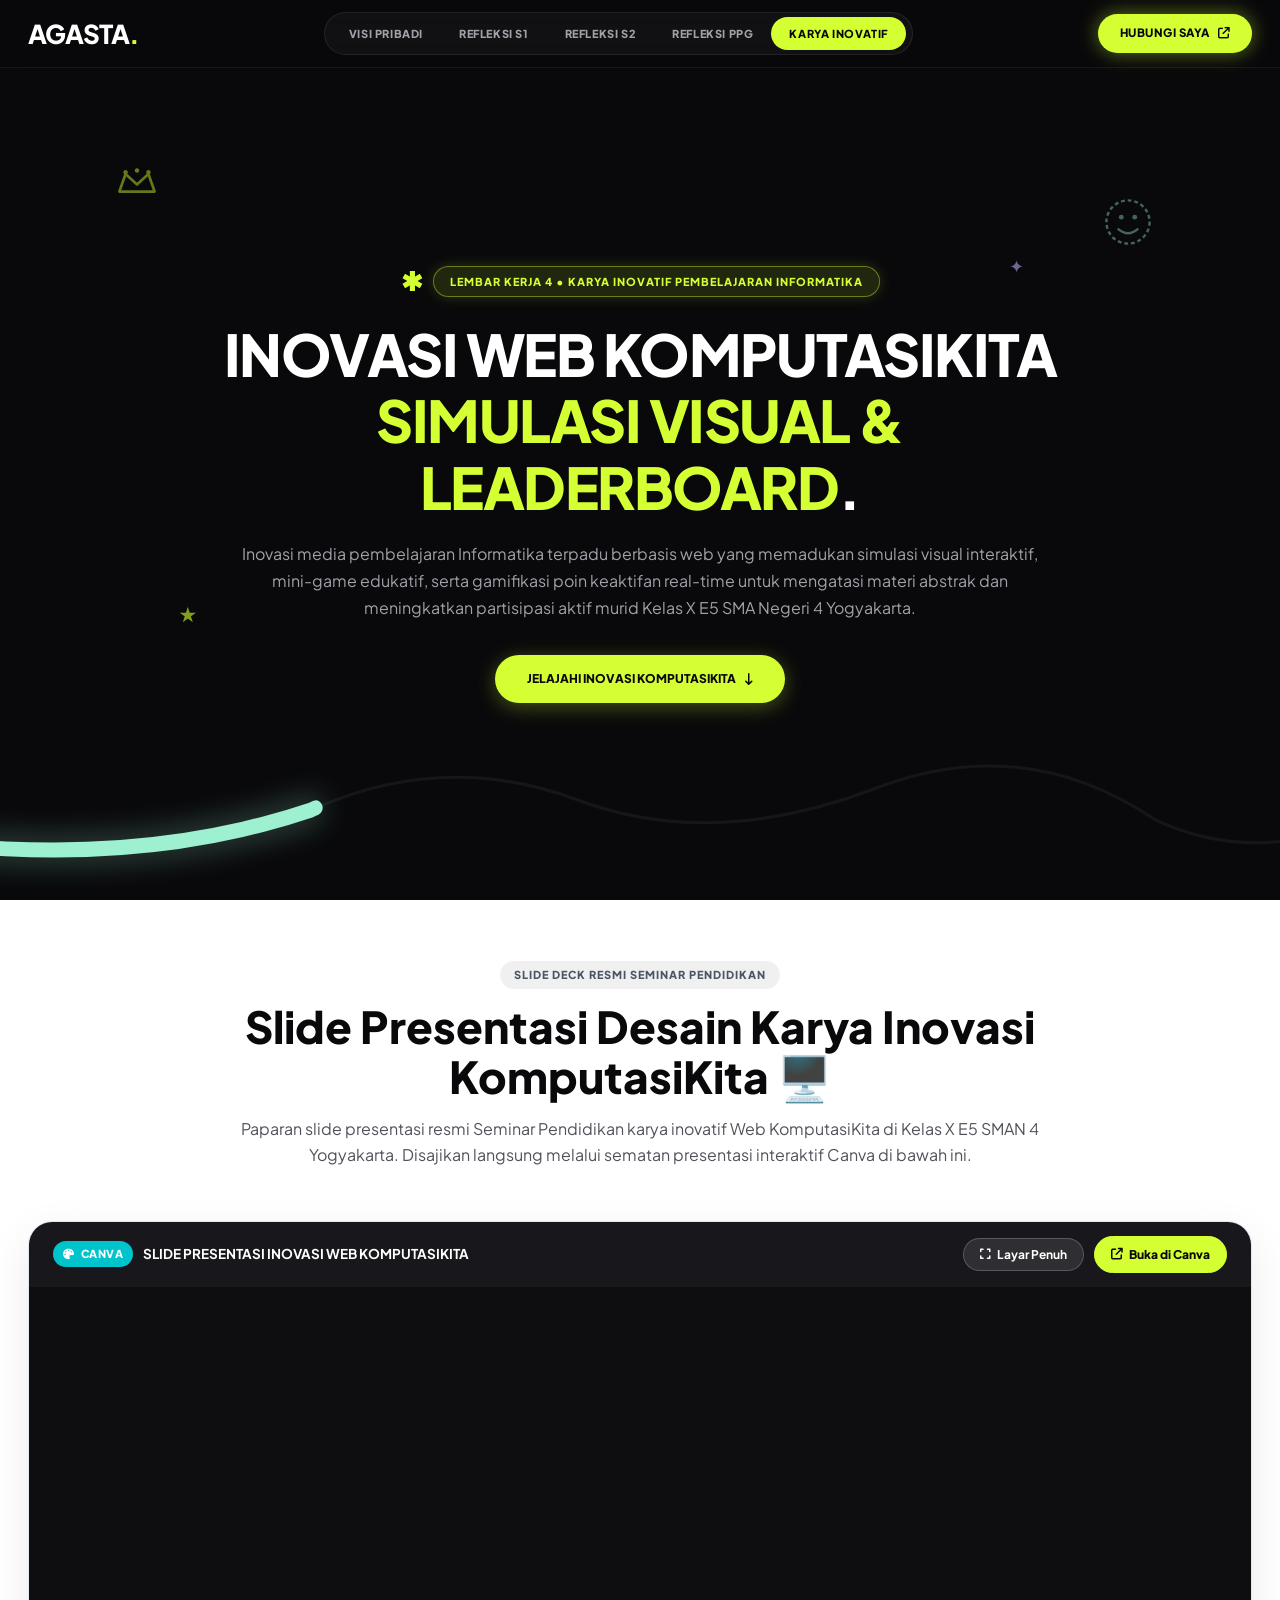
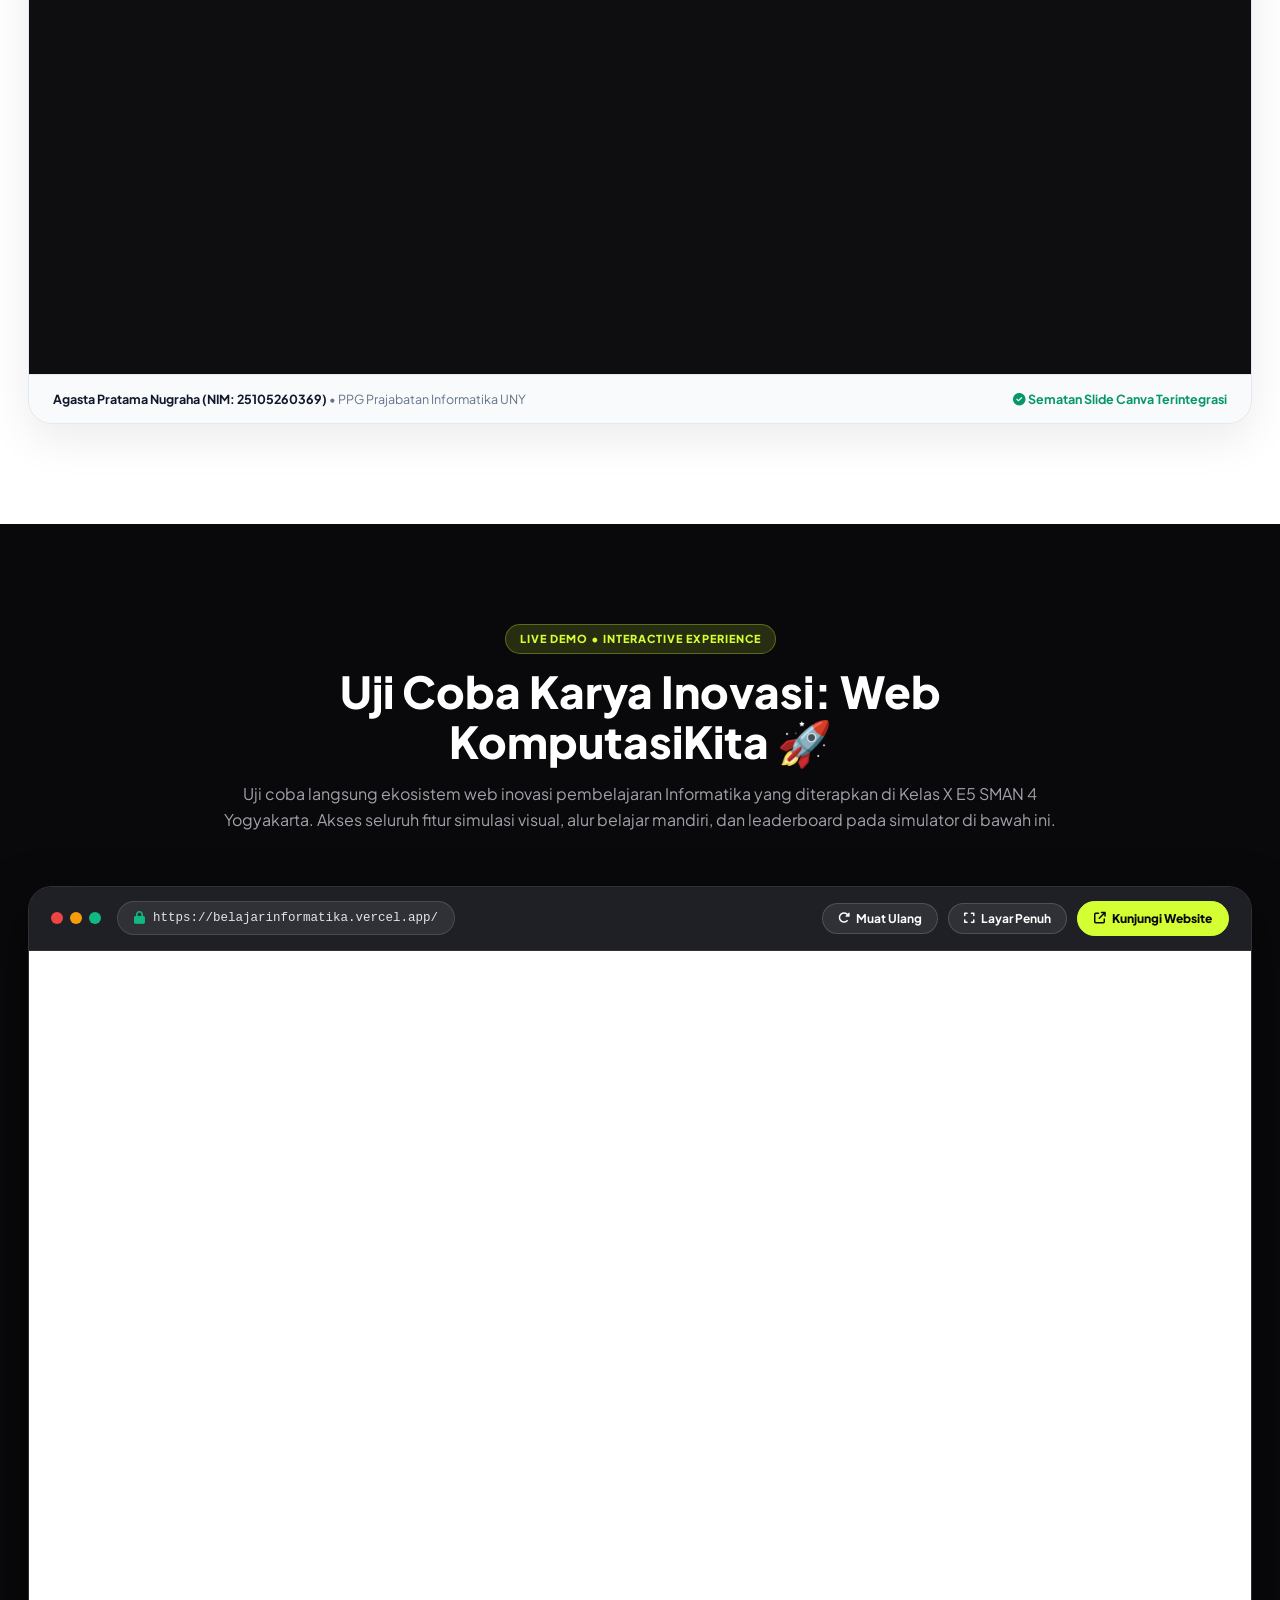
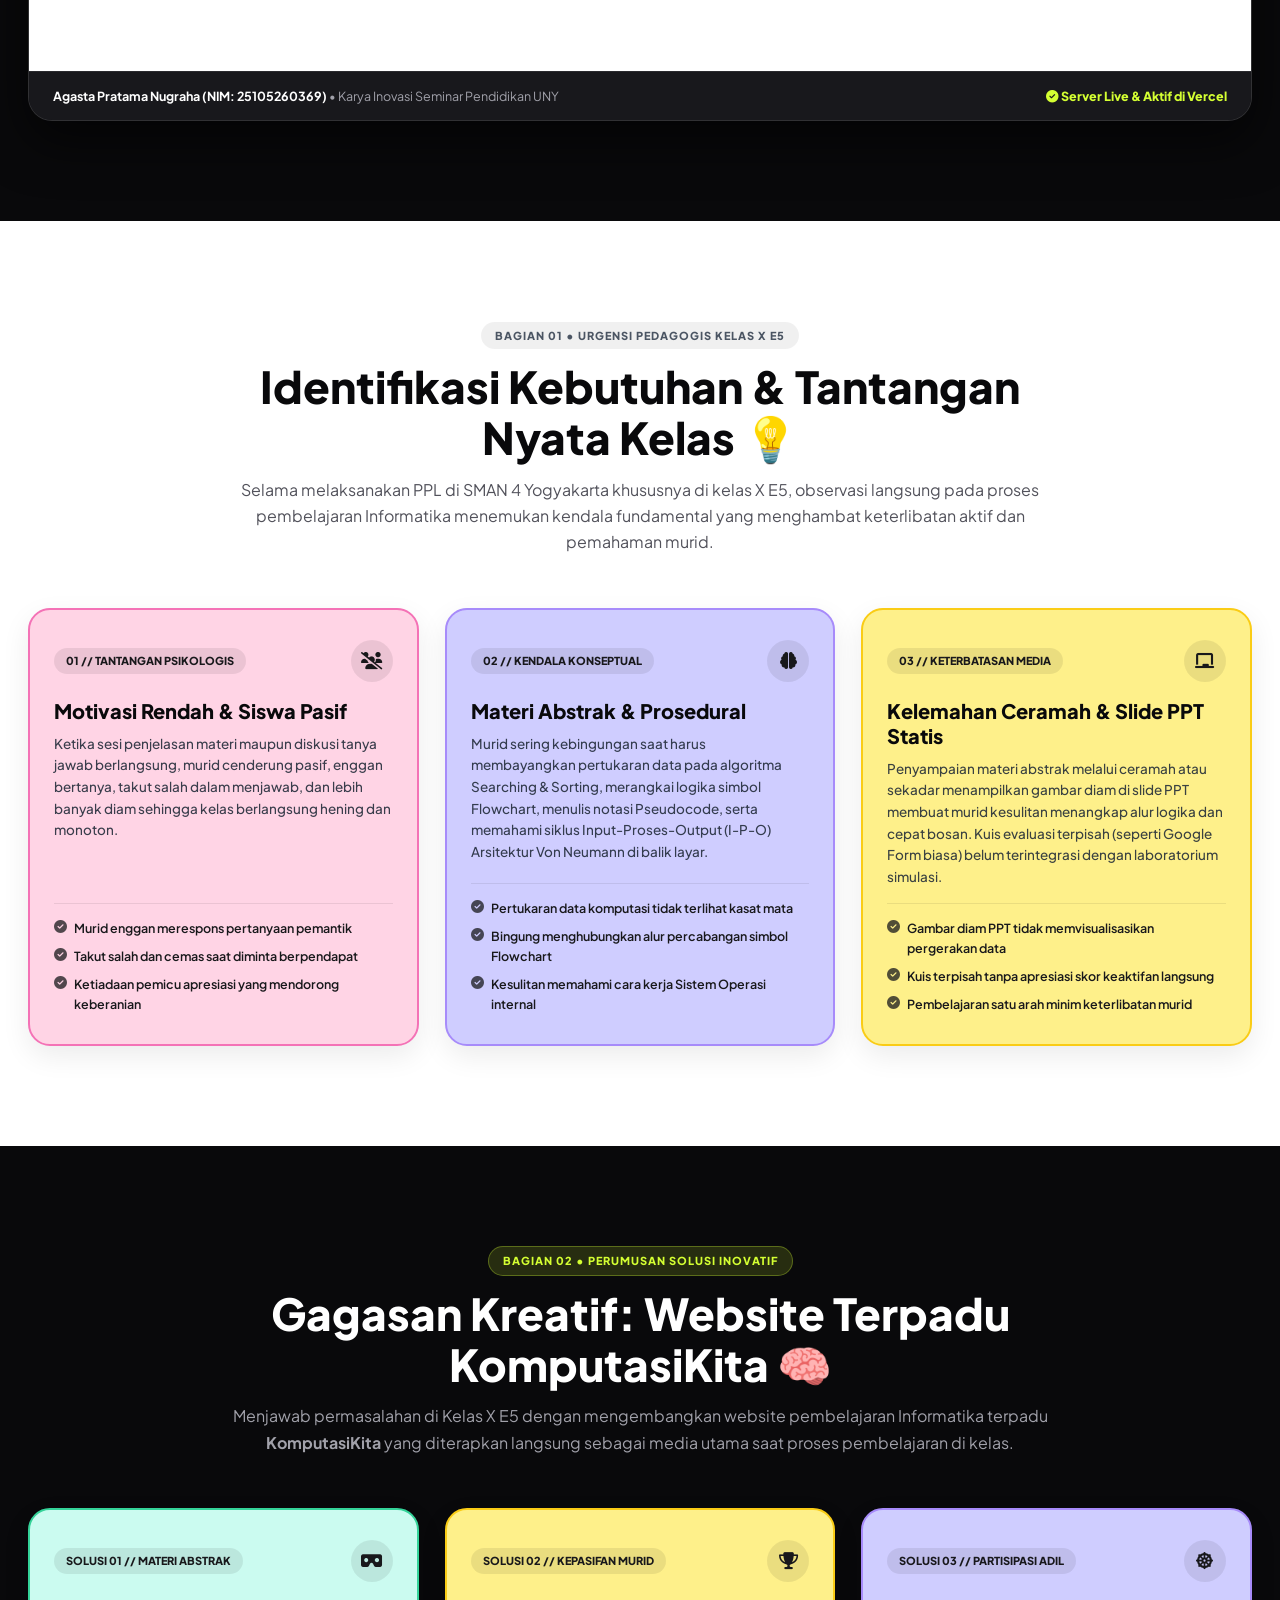
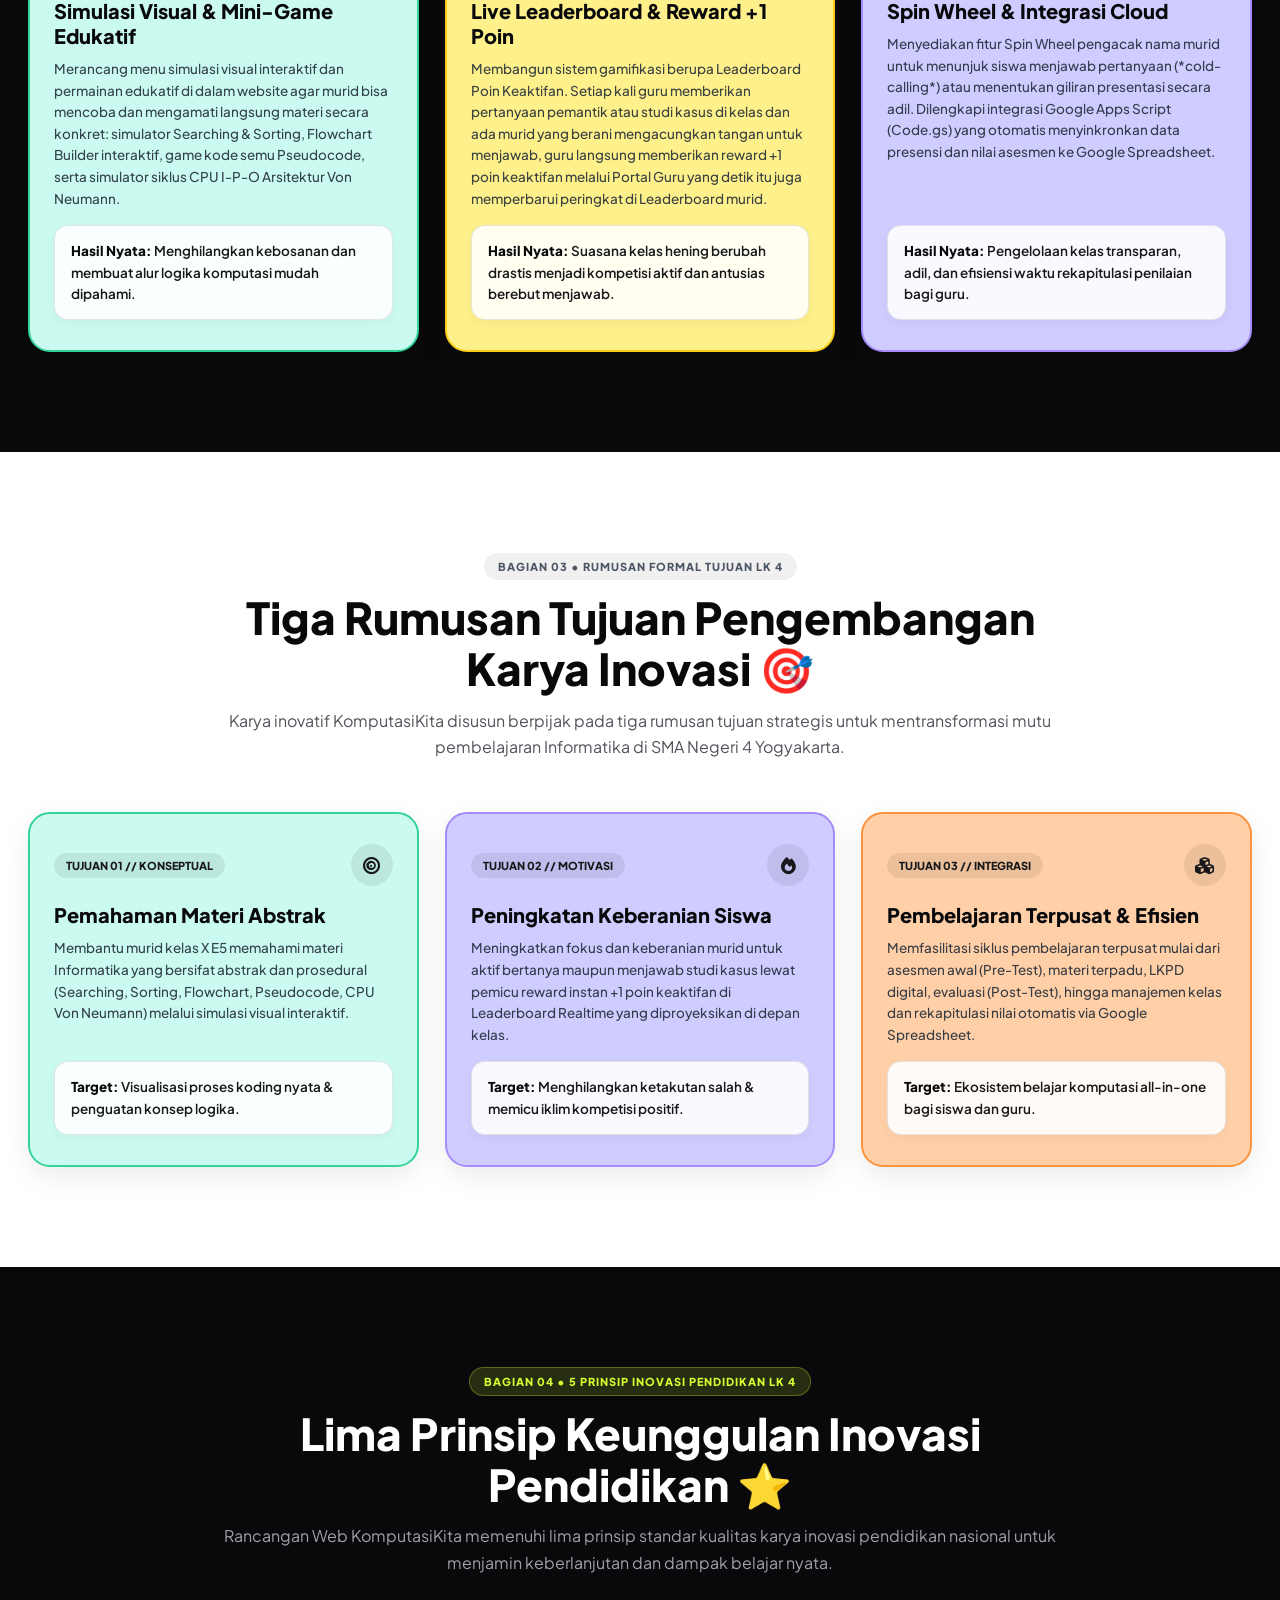
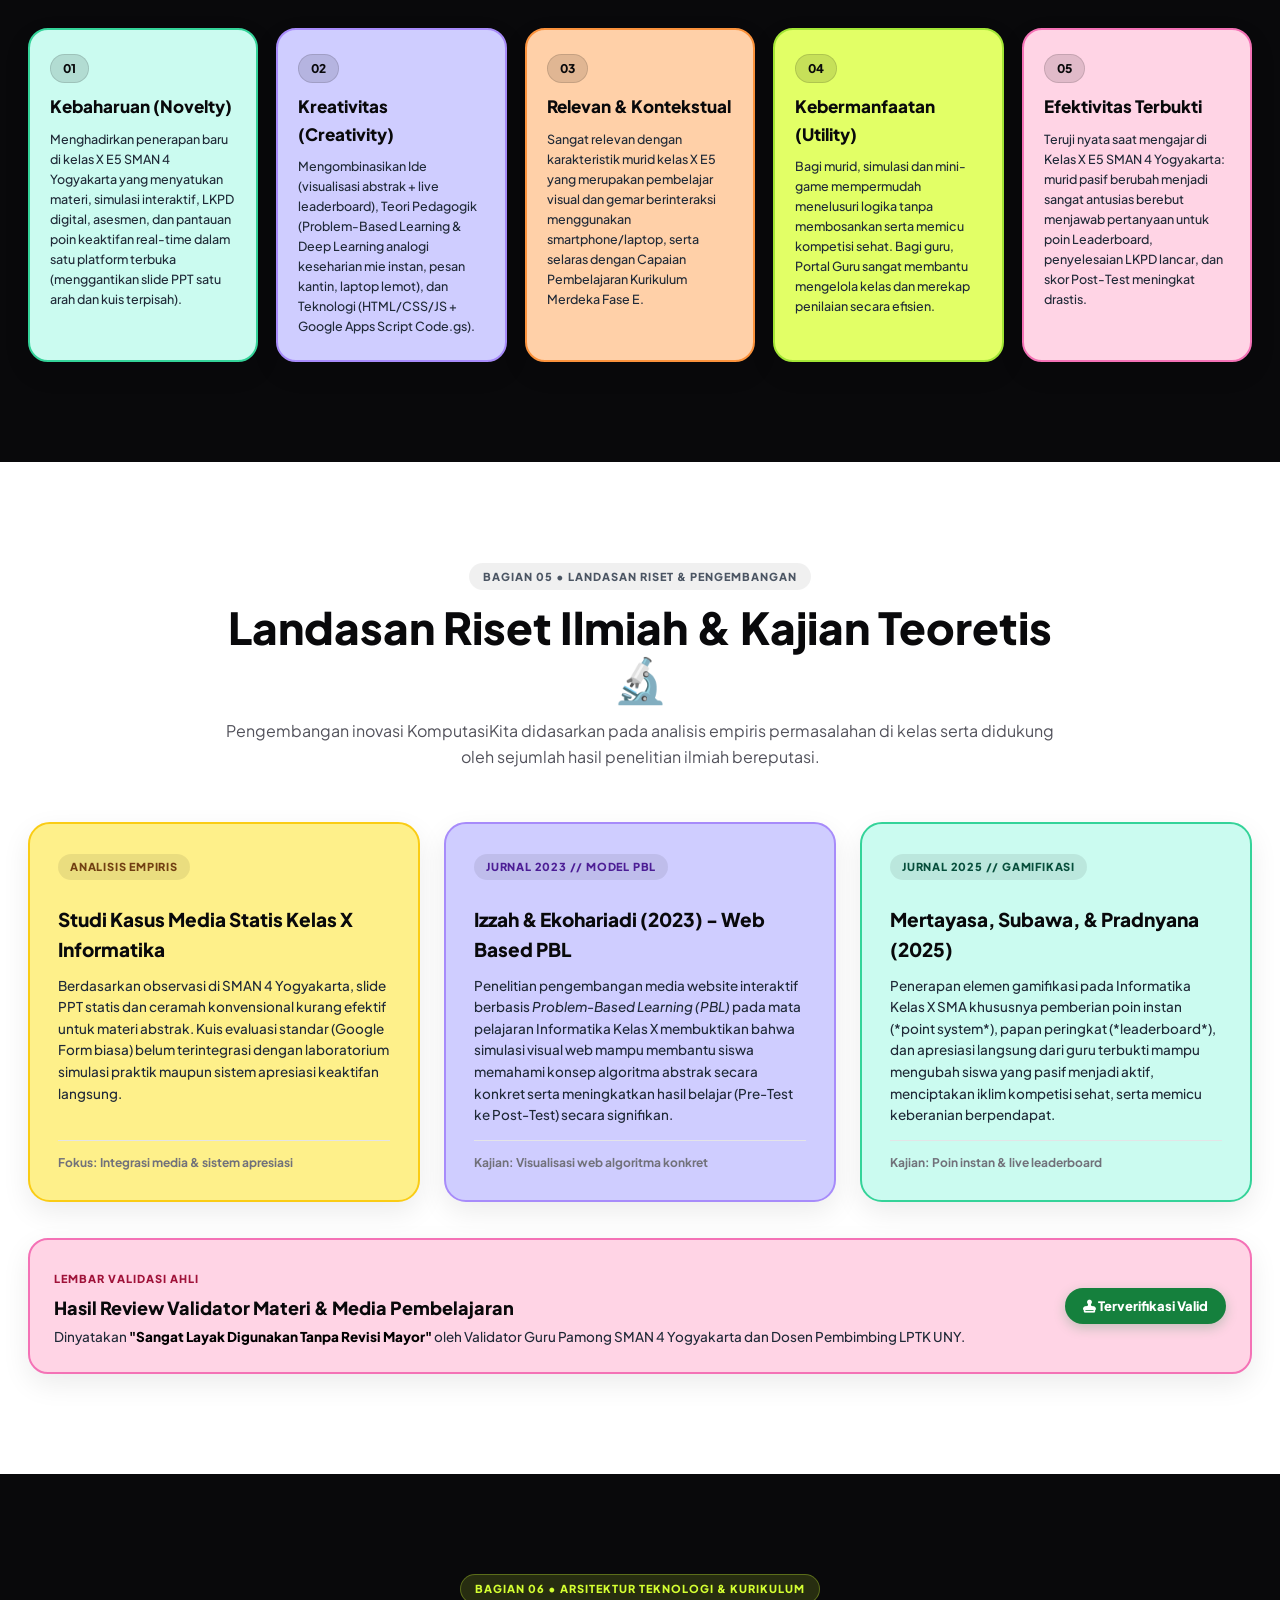
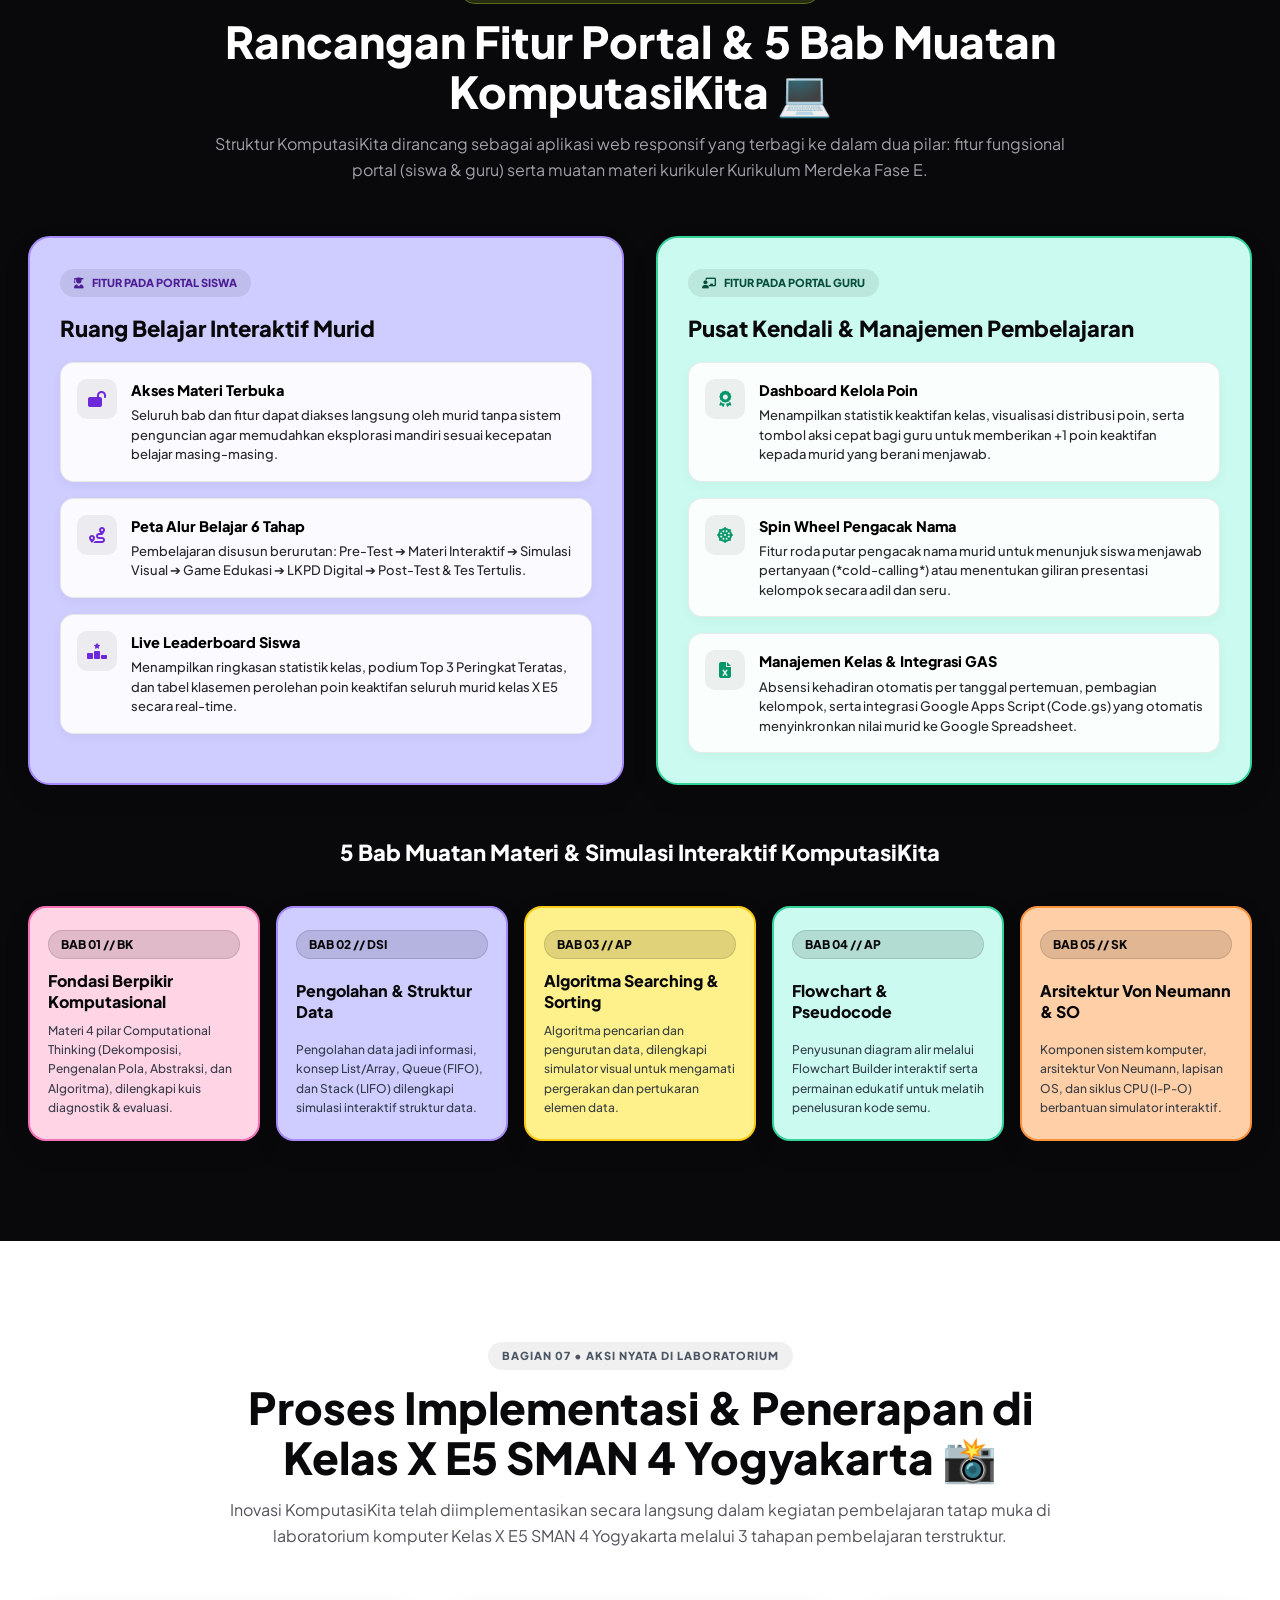
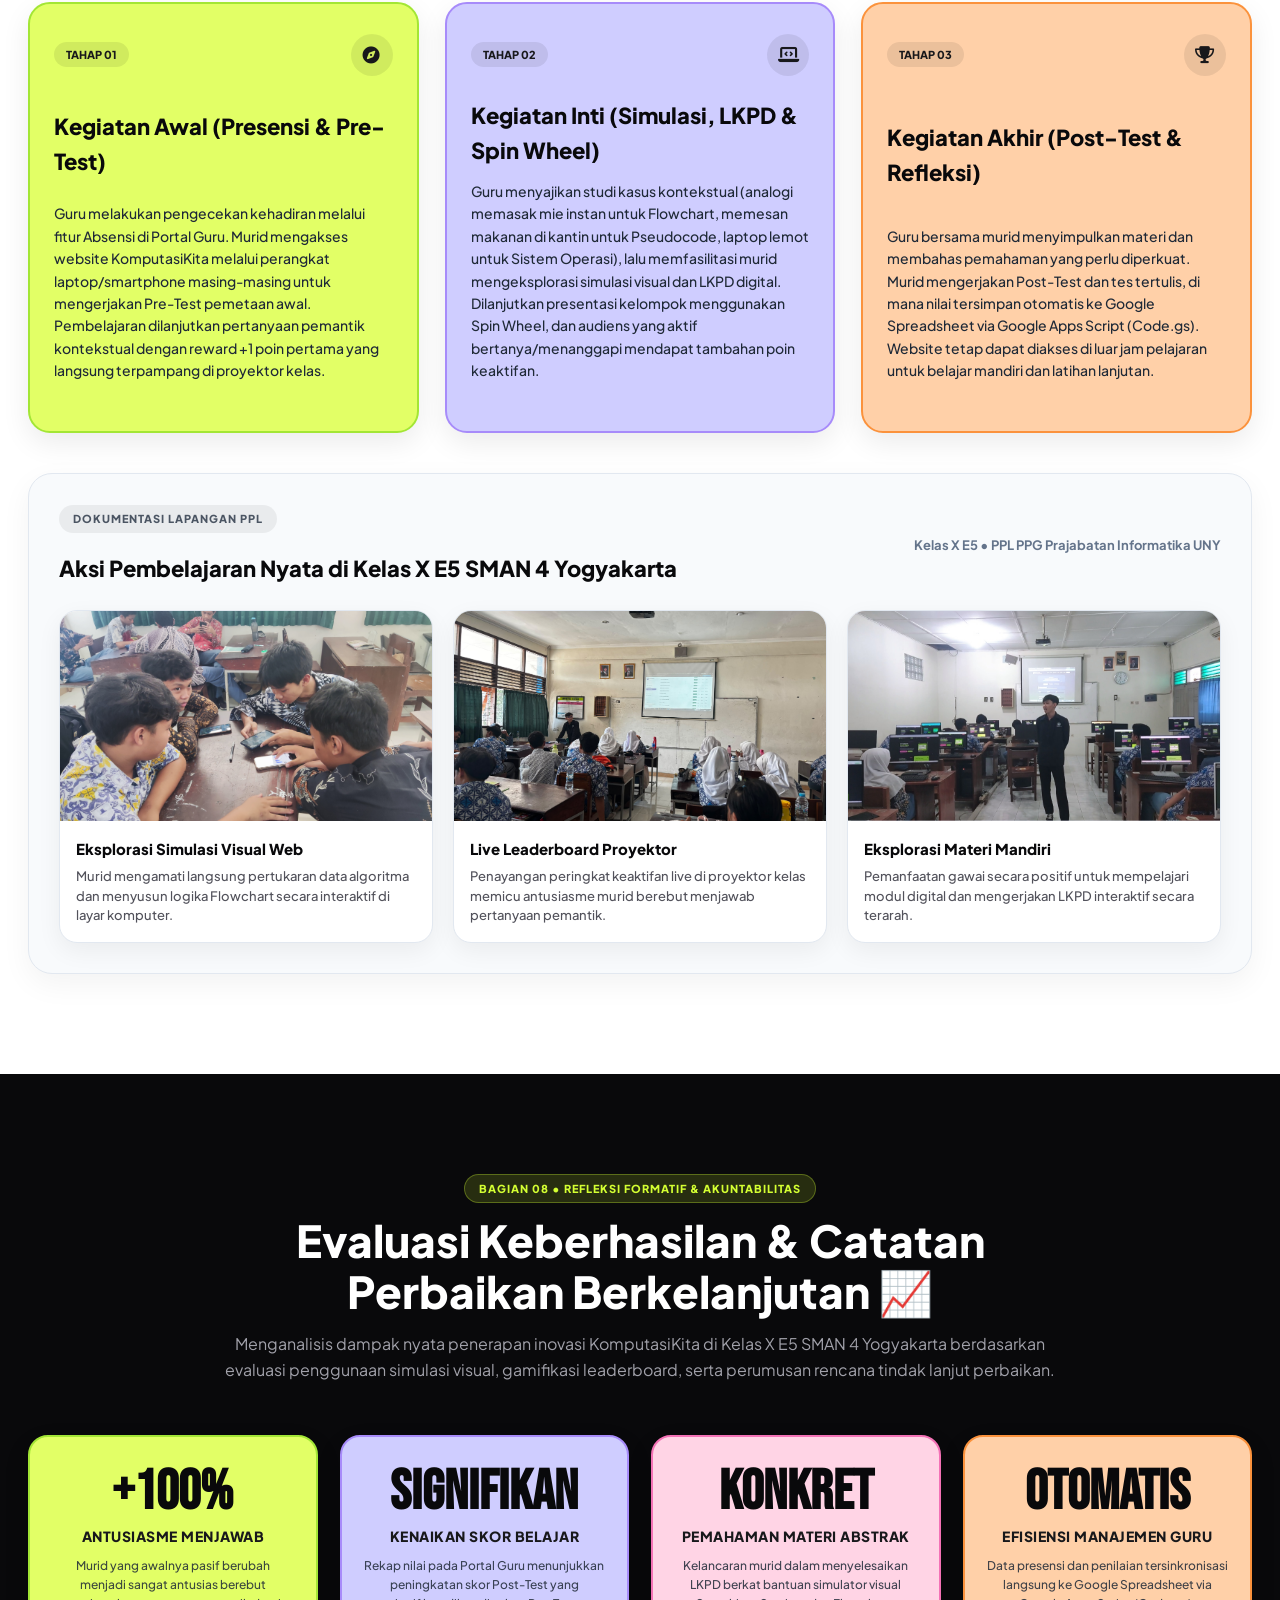
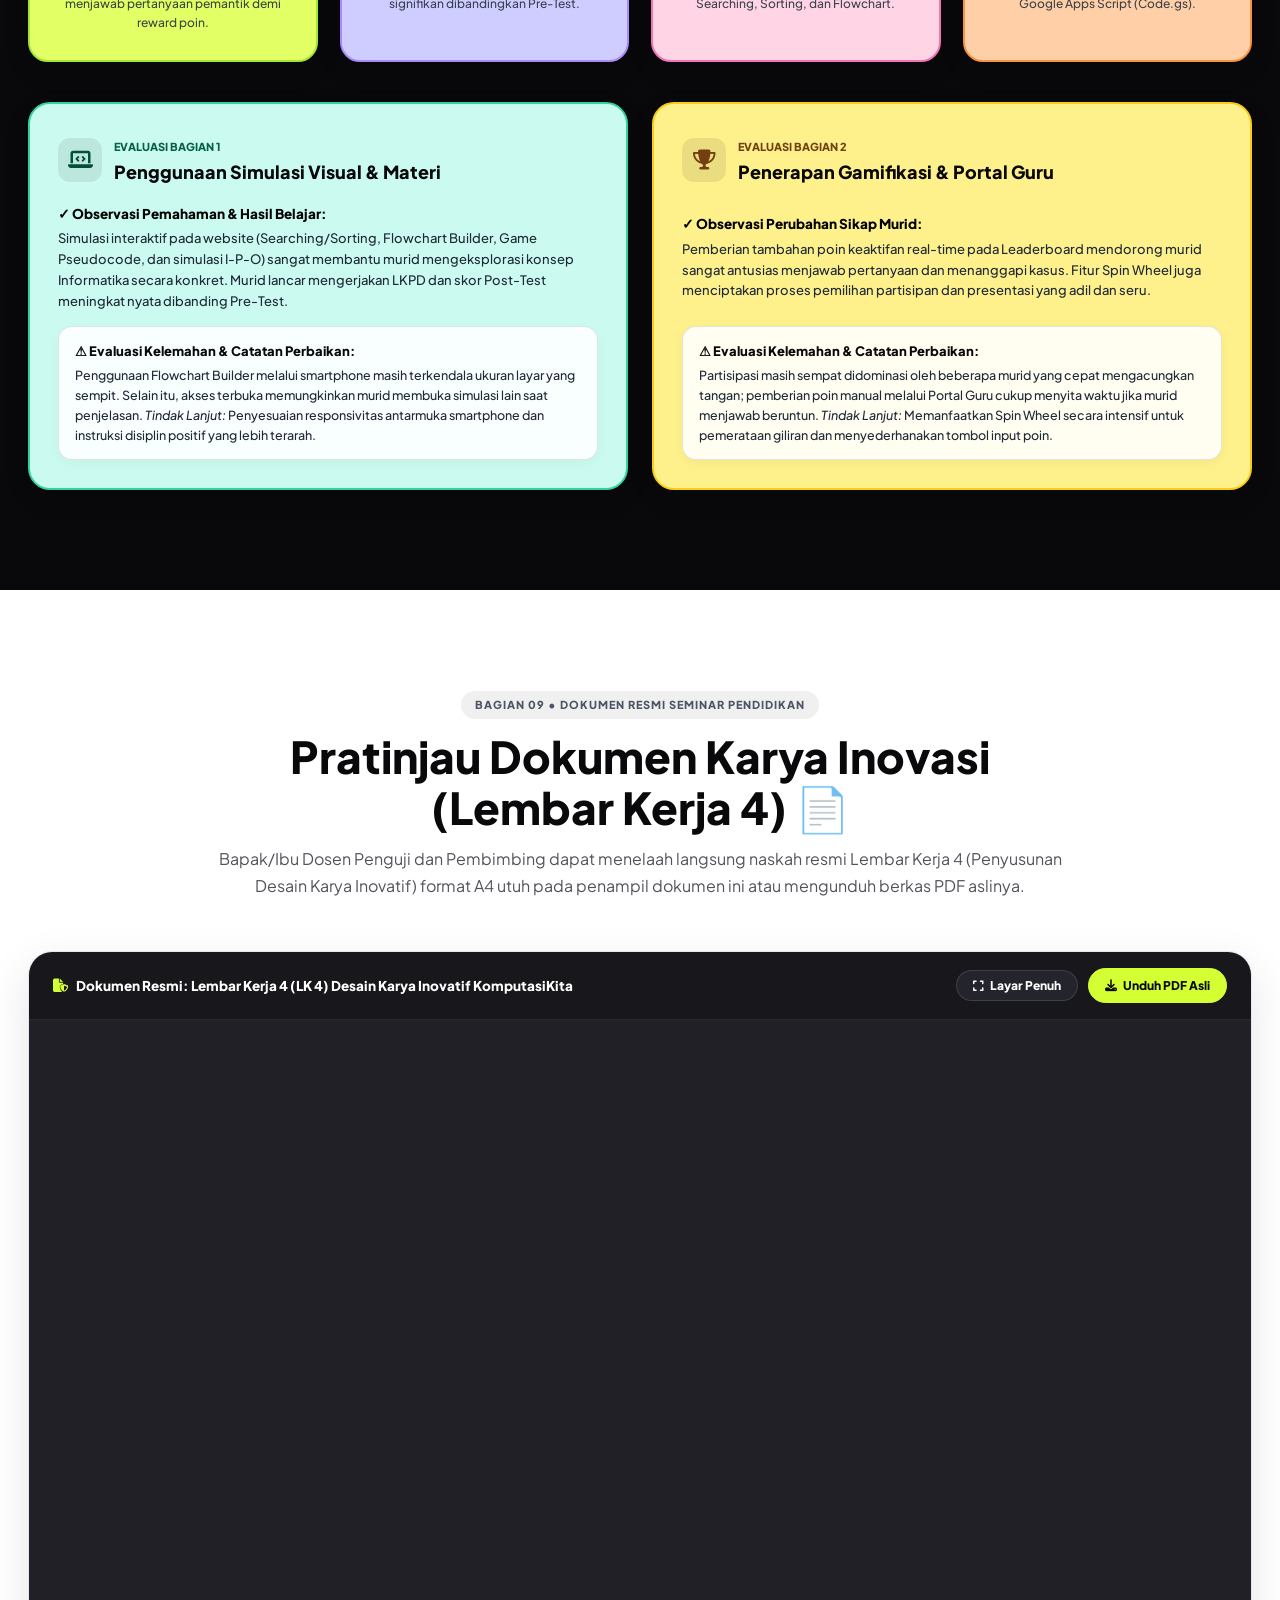
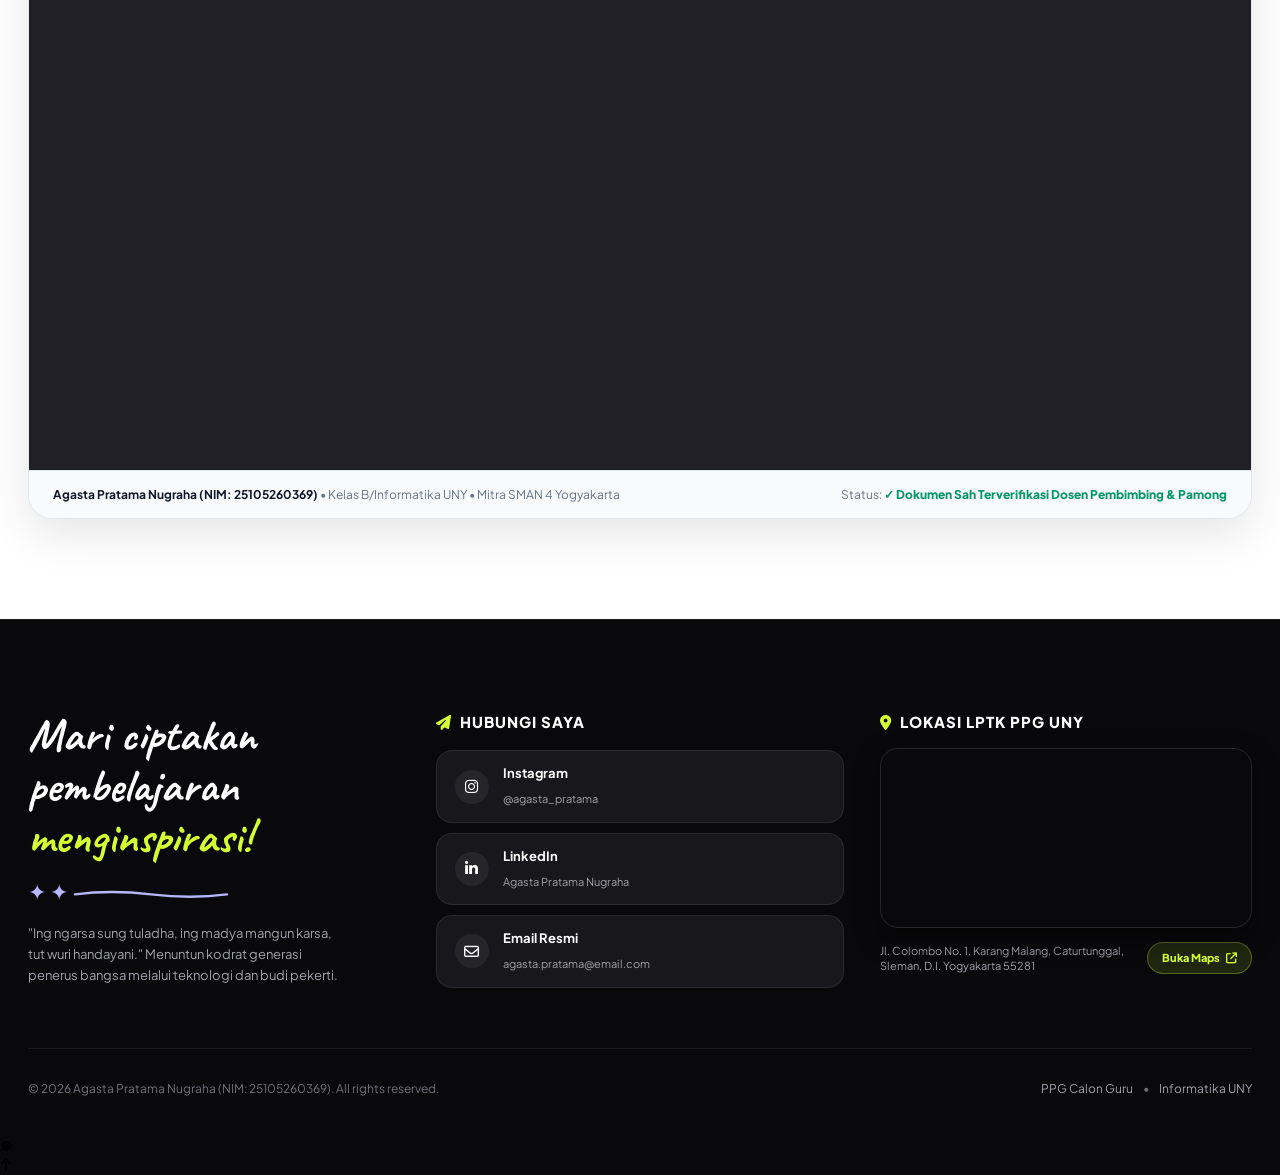
==== commit 2fa9d31e: "update 0.0.0" ====
--- a/inovasi.html
+++ b/inovasi.html
@@ -3,59 +3,34 @@
   <head>
     <meta charset="UTF-8" />
     <meta name="viewport" content="width=device-width, initial-scale=1.0" />
-    <title>
-      Karya & Inovasi Pembelajaran | E-Portofolio PPG Agasta Pratama Nugraha
-    </title>
+    <!-- Favicon Logo UNY -->
+    <link rel="icon" type="image/png" href="logo-uny.png" />
+    <link rel="apple-touch-icon" href="logo-uny.png" />
+    <title>Karya Inovatif Pembelajaran - Agasta Pratama Nugraha</title>
+    <meta
+      name="description"
+      content="Karya inovasi pembelajaran Informatika terpadu: Inovasi Web KomputasiKita dengan simulasi visual dan gamifikasi leaderboard di SMAN 4 Yogyakarta."
+    />
 
     <!-- Google Fonts -->
     <link rel="preconnect" href="https://fonts.googleapis.com" />
     <link rel="preconnect" href="https://fonts.gstatic.com" crossorigin />
     <link
-      href="https://fonts.googleapis.com/css2?family=Bebas+Neue&family=Caveat:wght@600;700&family=Permanent+Marker&family=Plus+Jakarta+Sans:ital,wght@0,400;0,500;0,600;0,700;0,800;0,900;1,700&display=swap"
+      href="https://fonts.googleapis.com/css2?family=Bebas+Neue&family=Caveat:wght@600;700&family=Permanent+Marker&family=Plus+Jakarta+Sans:ital,wght@0,300;0,400;0,500;0,600;0,700;0,800;1,400&family=Space+Grotesk:wght@500;700;800&display=swap"
       rel="stylesheet"
     />
 
-    <!-- FontAwesome Icons -->
+    <!-- Font Awesome Icons -->
     <link
       rel="stylesheet"
       href="https://cdnjs.cloudflare.com/ajax/libs/font-awesome/6.4.0/css/all.min.css"
     />
 
-    <!-- CSS External & Interactive Animations -->
+    <!-- Custom Stylesheets -->
     <link rel="stylesheet" href="css/inovasi.css" />
-    <link rel="stylesheet" href="css/animations.css" />
   </head>
 
   <body>
-    <!-- STICKY VERTICAL SOCIAL BAR -->
-    <aside class="sticky-social-bar" aria-label="Social Media Bar">
-      <div class="social-icons-vertical">
-        <a
-          href="https://instagram.com"
-          target="_blank"
-          rel="noopener noreferrer"
-          aria-label="Instagram"
-        >
-          <i class="fa-brands fa-instagram"></i>
-        </a>
-        <a
-          href="https://linkedin.com"
-          target="_blank"
-          rel="noopener noreferrer"
-          aria-label="LinkedIn"
-        >
-          <i class="fa-brands fa-linkedin-in"></i>
-        </a>
-        <a href="mailto:agasta.pratama@email.com" aria-label="Email">
-          <i class="fa-regular fa-envelope"></i>
-        </a>
-      </div>
-      <div class="vertical-text-tag">
-        <span>PENDIDIK INOVATIF & ADAPTIF</span>
-        <span class="sparkle-doodle">✦</span>
-      </div>
-    </aside>
-
     <!-- FLOATING NAVBAR -->
     <nav class="navbar">
       <div class="nav-container">
@@ -71,6 +46,7 @@
           <li><a href="visi.html">VISI PRIBADI</a></li>
           <li><a href="refleksi-s1.html">REFLEKSI S1</a></li>
           <li><a href="refleksi-s2.html">REFLEKSI S2</a></li>
+          <li><a href="refleksi-ppg.html">REFLEKSI PPG</a></li>
           <li><a href="inovasi.html" class="active">KARYA INOVATIF</a></li>
         </ul>
 
@@ -82,534 +58,1928 @@
       </div>
     </nav>
 
-    <!-- 1. HERO INOVASI -->
-    <header class="hero-inovasi" id="hero">
-      <div class="container reveal-scale">
+    <!-- 1. HERO ACADEMIC BANNER (HITAM) -->
+    <header class="hero-academic" id="hero">
+      <!-- Floating Doodles -->
+      <svg
+        class="deco-floating-crown floating-gentle"
+        viewBox="0 0 50 40"
+        fill="none"
+        xmlns="http://www.w3.org/2000/svg"
+      >
+        <path
+          d="M5 32 L 12 12 L 25 24 L 38 12 L 45 32 Z"
+          stroke="#d4ff32"
+          stroke-width="3"
+          stroke-linecap="round"
+          stroke-linejoin="round"
+        />
+        <circle cx="12" cy="10" r="2.5" fill="#d4ff32" />
+        <circle cx="25" cy="8" r="2.5" fill="#d4ff32" />
+        <circle cx="38" cy="10" r="2.5" fill="#d4ff32" />
+      </svg>
+
+      <svg
+        class="deco-floating-smiley floating-rotate"
+        viewBox="0 0 100 100"
+        fill="none"
+        xmlns="http://www.w3.org/2000/svg"
+      >
+        <circle
+          cx="50"
+          cy="50"
+          r="45"
+          stroke="#9df0d0"
+          stroke-width="5"
+          stroke-dasharray="8 6"
+        />
+        <circle cx="36" cy="40" r="5" fill="#9df0d0" />
+        <circle cx="64" cy="40" r="5" fill="#9df0d0" />
+        <path
+          d="M30 65 Q 50 82 70 65"
+          stroke="#9df0d0"
+          stroke-width="5"
+          stroke-linecap="round"
+        />
+      </svg>
+
+      <div class="deco-sparkle-1">✦</div>
+      <div class="deco-sparkle-2">★</div>
+
+      <div class="container hero-academic-content reveal-scale">
         <div class="g1-asterisk-badge">
           <span class="g1-asterisk-icon">✱</span>
           <span class="g1-badge-pill"
-            >SHOWCASE PRODUK INOVATIF PEMBELAJARAN INFORMATIKA</span
-          >
-        </div>
-
-        <h1 class="hero-inovasi-title">
-          KARYA DIGITAL, MODUL & <br />
-          <span class="text-lime">INOVASI PEDAGOGI</span> ABAD 21.
+            >LEMBAR KERJA 4 • KARYA INOVATIF PEMBELAJARAN INFORMATIKA</span
+          >
+        </div>
+
+        <h1 class="hero-academic-title">
+          INOVASI WEB KOMPUTASIKITA <br />
+          <span class="text-lime">SIMULASI VISUAL &amp; LEADERBOARD</span>.
         </h1>
-        <p class="hero-inovasi-desc">
-          Koleksi produk pembelajaran kreatif yang dikembangkan oleh
-          <strong>Agasta Pratama Nugraha (NIM: 25105260369)</strong> untuk
-          menjawab tantangan rendahnya keterlibatan, pemanfaatan gawai positif,
-          dan penanaman etika digital di era kecerdasan buatan.
+
+        <p class="hero-academic-desc">
+          Inovasi media pembelajaran Informatika terpadu berbasis web yang
+          memadukan simulasi visual interaktif, mini-game edukatif, serta
+          gamifikasi poin keaktifan real-time untuk mengatasi materi abstrak dan
+          meningkatkan partisipasi aktif murid Kelas X E5 SMA Negeri 4
+          Yogyakarta.
         </p>
 
-        <!-- Category Filter Tabs -->
-        <div class="filter-tabs-container">
-          <button
-            class="filter-btn active"
-            onclick="filterInovasi('all', this)"
-          >
-            Semua Karya (6)
-          </button>
-          <button class="filter-btn" onclick="filterInovasi('modul', this)">
-            Modul PjBL & Scaffolding
-          </button>
-          <button class="filter-btn" onclick="filterInovasi('lkpd', this)">
-            LKPD Digital Interaktif
-          </button>
-          <button class="filter-btn" onclick="filterInovasi('game', this)">
-            Gamifikasi & Aplikasi
-          </button>
-          <button class="filter-btn" onclick="filterInovasi('media', this)">
-            Video & Portofolio
-          </button>
-        </div>
+        <div class="hero-academic-actions">
+          <a href="#slide-showcase" class="btn-academic-cta">
+            JELAJAHI INOVASI KOMPUTASIKITA
+            <i class="fa-solid fa-arrow-down-long"></i>
+          </a>
+        </div>
+      </div>
+
+      <!-- Animasi Cacing Bawah (Warna Mint Lembut untuk Karya Inovasi) -->
+      <div class="hero-bottom-worm-track" aria-hidden="true">
+        <svg
+          class="worm-svg-canvas"
+          viewBox="0 0 1440 160"
+          preserveAspectRatio="none"
+          fill="none"
+          xmlns="http://www.w3.org/2000/svg"
+        >
+          <path
+            class="worm-faint-track"
+            d="M -100 100 Q 150 130 350 70 Q 500 10 650 60 Q 800 110 980 50 Q 1150 -10 1300 80 Q 1420 130 1560 70"
+          />
+          <path
+            class="worm-slither-body"
+            d="M -100 100 Q 150 130 350 70 Q 500 10 650 60 Q 800 110 980 50 Q 1150 -10 1300 80 Q 1420 130 1560 70"
+          />
+        </svg>
       </div>
     </header>
 
-    <!-- 2. SECTION: SHOWCASE INNOVATION CARDS -->
-    <section class="innovation-section" id="karya-grid">
+    <!-- 2. SECTION 0: SLIDE PRESENTASI DESAIN KARYA INOVATIF (LIGHT SECTION - PUTIH BERSIH) -->
+    <section
+      class="section-rhythm-light"
+      id="slide-showcase"
+      style="padding-top: 60px"
+    >
       <div class="container">
-        <div class="innovation-grid">
-          <!-- KARYA 1: MODUL AJAR PjBL & HELP CARD -->
-          <div
-            class="innovation-card reveal-scale delay-100 shimmer-hover"
-            data-category="modul"
-          >
-            <div class="inovasi-img-box">
-              <img
-                src="foto.png"
-                alt="Modul Ajar Informatika PjBL"
-                onerror="
-                  this.src =
-                    'https://dummyimage.com/600x400/18181c/d4ff32.png&text=Modul+Ajar+PjBL'
-                "
-              />
-              <span class="inovasi-badge-float">MODUL & SCAFFOLDING</span>
-            </div>
-            <div class="inovasi-content-body">
-              <h3>Modul Ajar Informatika Berbasis PjBL & Help Card</h3>
-              <p>
-                Modul pembelajaran berdiferensiasi untuk materi Computational
-                Thinking Kelas X dengan kelompok heterogen, pembagian peran, dan
-                instrumen *Help Card* bertingkat.
-              </p>
-              <div class="inovasi-tags-row">
-                <span class="inovasi-tag">PjBL Inklusif</span>
-                <span class="inovasi-tag">Help Card</span>
-                <span class="inovasi-tag">SMAN 4 YK</span>
-              </div>
-            </div>
-            <div class="inovasi-card-footer">
-              <span class="inovasi-impact-tag"
-                ><i class="fa-solid fa-fire text-lime"></i> +250%
-                Keaktifan</span
-              >
-              <a href="pdf/pki/pki3.pdf" target="_blank" class="btn-demo-view">
-                Lihat Modul
-                <i class="fa-solid fa-arrow-up-right-from-square"></i>
+        <div class="section-center-head">
+          <span class="section-tag-pill-dark"
+            >SLIDE DECK RESMI SEMINAR PENDIDIKAN</span
+          >
+          <h2>Slide Presentasi Desain Karya Inovasi KomputasiKita 🖥️</h2>
+          <p>
+            Paparan slide presentasi resmi Seminar Pendidikan karya inovatif Web
+            KomputasiKita di Kelas X E5 SMAN 4 Yogyakarta. Disajikan langsung
+            melalui sematan presentasi interaktif Canva di bawah ini.
+          </p>
+        </div>
+
+        <!-- CANVA PRESENTATION VIEWER CONTAINER -->
+        <div
+          class="canva-presentation-wrapper"
+          style="
+            box-shadow: 0 15px 45px rgba(0, 0, 0, 0.08);
+            border: 1.5px solid #e2e8f0;
+            border-radius: 24px;
+            overflow: hidden;
+            background: #ffffff;
+          "
+        >
+          <div
+            class="canva-header-bar"
+            style="
+              background: #18181c;
+              padding: 14px 24px;
+              display: flex;
+              align-items: center;
+              justify-content: space-between;
+              flex-wrap: wrap;
+              gap: 12px;
+            "
+          >
+            <div
+              style="
+                display: flex;
+                align-items: center;
+                gap: 10px;
+                color: #ffffff;
+                font-weight: 700;
+                font-size: 13.5px;
+              "
+            >
+              <span
+                style="
+                  background: #00c4cc;
+                  color: #ffffff;
+                  padding: 4px 10px;
+                  border-radius: 999px;
+                  font-size: 11px;
+                  font-weight: 800;
+                  letter-spacing: 0.5px;
+                  display: inline-flex;
+                  align-items: center;
+                  gap: 6px;
+                "
+              >
+                <i class="fa-solid fa-palette"></i> CANVA
+              </span>
+              <span>SLIDE PRESENTASI INOVASI WEB KOMPUTASIKITA</span>
+            </div>
+            <div style="display: flex; align-items: center; gap: 10px">
+              <button
+                class="btn-canva-action"
+                onclick="toggleCanvaFullscreen()"
+              >
+                <i class="fa-solid fa-expand"></i> Layar Penuh
+              </button>
+              <a
+                id="canva-open-btn"
+                href="https://www.canva.com"
+                target="_blank"
+                rel="noopener noreferrer"
+                class="btn-canva-open"
+              >
+                <i class="fa-solid fa-arrow-up-right-from-square"></i> Buka di
+                Canva
               </a>
             </div>
           </div>
 
-          <!-- KARYA 2: LKPD DIGITAL INTERAKTIF -->
-          <div
-            class="innovation-card reveal-scale delay-200 shimmer-hover"
-            data-category="lkpd"
-          >
-            <div class="inovasi-img-box">
-              <img
-                src="foto2.png"
-                alt="LKPD Digital Interaktif"
-                onerror="
-                  this.src =
-                    'https://dummyimage.com/600x400/18181c/b8b5ff.png&text=LKPD+Digital+Gawai'
-                "
-              />
-              <span
-                class="inovasi-badge-float"
-                style="
-                  background: rgba(184, 181, 255, 0.2);
-                  color: var(--pastel-lilac);
-                  border-color: var(--pastel-lilac);
-                "
-                >LKPD & GAWAI AKTIF</span
-              >
-            </div>
-            <div class="inovasi-content-body">
-              <h3>LKPD Digital Interaktif & Gamifikasi Gawai</h3>
-              <p>
-                Lembar kerja peserta didik berbasis Liveworksheets & kuis
-                interaktif yang mengubah kebiasaan penggunaan gawai pasif
-                menjadi media riset dan praktikum kolaboratif.
-              </p>
-              <div class="inovasi-tags-row">
-                <span class="inovasi-tag">Liveworksheets</span>
-                <span class="inovasi-tag">Kuis Real-Time</span>
-                <span class="inovasi-tag">Formatif UDL</span>
-              </div>
-            </div>
-            <div class="inovasi-card-footer">
-              <span class="inovasi-impact-tag"
-                ><i class="fa-solid fa-mobile-screen text-lilac"></i> Solusi
-                Distraksi</span
-              >
-              <a
-                href="pdf/ppdp/ppdp3.pdf"
-                target="_blank"
-                class="btn-demo-view"
-                style="background: var(--pastel-lilac); color: #09090b"
-              >
-                Lihat Desain
-                <i class="fa-solid fa-arrow-up-right-from-square"></i>
-              </a>
-            </div>
-          </div>
-
-          <!-- KARYA 3: GAMIFIKASI CODING BLOCKLY & PYTHON -->
-          <div
-            class="innovation-card reveal-scale delay-300 shimmer-hover"
-            data-category="game"
-          >
-            <div class="inovasi-img-box">
-              <img
-                src="foto.png"
-                alt="Gamifikasi Pemrograman Dasar"
-                onerror="
-                  this.src =
-                    'https://dummyimage.com/600x400/18181c/ffd0a8.png&text=Gamifikasi+Coding'
-                "
-              />
-              <span
-                class="inovasi-badge-float"
-                style="
-                  background: rgba(255, 208, 168, 0.2);
-                  color: #ffd0a8;
-                  border-color: #ffd0a8;
-                "
-                >APLIKASI & GAME</span
-              >
-            </div>
-            <div class="inovasi-content-body">
-              <h3>Platform Gamifikasi Pemrograman (Blockly to Python)</h3>
-              <p>
-                Media belajar logika komputasi bertahap untuk meredakan *coding
-                anxiety*, memberi umpan balik instan pada sintaks, dan
-                menumbuhkan *Growth Mindset* murid.
-              </p>
-              <div class="inovasi-tags-row">
-                <span class="inovasi-tag">Blockly Visual</span>
-                <span class="inovasi-tag">Python Dasar</span>
-                <span class="inovasi-tag">Growth Mindset</span>
-              </div>
-            </div>
-            <div class="inovasi-card-footer">
-              <span class="inovasi-impact-tag"
-                ><i class="fa-solid fa-gamepad text-lime"></i> 94% Retensi</span
-              >
-              <a
-                href="pdf/mindset/mindset3.pdf"
-                target="_blank"
-                class="btn-demo-view"
-              >
-                Lihat Skema
-                <i class="fa-solid fa-arrow-up-right-from-square"></i>
-              </a>
-            </div>
-          </div>
-
-          <!-- KARYA 4: INSTRUMEN PROFILING & FISHBONE TOOL -->
-          <div
-            class="innovation-card reveal-scale delay-400 shimmer-hover"
-            data-category="lkpd"
-          >
-            <div class="inovasi-img-box">
-              <img
-                src="foto2.png"
-                alt="Instrumen Profiling Remaja Digital"
-                onerror="
-                  this.src =
-                    'https://dummyimage.com/600x400/18181c/9df0d0.png&text=Instrumen+Profiling'
-                "
-              />
-              <span
-                class="inovasi-badge-float"
-                style="
-                  background: rgba(157, 240, 208, 0.2);
-                  color: #9df0d0;
-                  border-color: #9df0d0;
-                "
-                >DIAGNOSTIK & PROFILING</span
-              >
-            </div>
-            <div class="inovasi-content-body">
-              <h3>Instrumen Asesmen Diagnostik Remaja Digital</h3>
-              <p>
-                Alat pemetaan gaya belajar visual, auditori, kinestetik, serta
-                kebiasaan bermedia sosial siswa era digital untuk dasar
-                perancangan diferensiasi konten dan proses.
-              </p>
-              <div class="inovasi-tags-row">
-                <span class="inovasi-tag">Fishbone Tool</span>
-                <span class="inovasi-tag">Gaya Belajar</span>
-                <span class="inovasi-tag">Google Forms</span>
-              </div>
-            </div>
-            <div class="inovasi-card-footer">
-              <span class="inovasi-impact-tag"
-                ><i class="fa-solid fa-users text-lilac"></i> Pemetaan
-                100%</span
-              >
-              <a
-                href="pdf/ppdp/ppdp2.pdf"
-                target="_blank"
-                class="btn-demo-view"
-                style="background: #9df0d0; color: #09090b"
-              >
-                Buka Instrumen
-                <i class="fa-solid fa-arrow-up-right-from-square"></i>
-              </a>
-            </div>
-          </div>
-
-          <!-- KARYA 5: SERI VIDEO EDUKASI ETIKA DIGITAL -->
-          <div
-            class="innovation-card reveal-scale delay-500 shimmer-hover"
-            data-category="media"
-          >
-            <div class="inovasi-img-box">
-              <img
-                src="foto.png"
-                alt="Video Etika Digital dan Cyber Safety"
-                onerror="
-                  this.src =
-                    'https://dummyimage.com/600x400/18181c/ffd4e5.png&text=Video+Etika+Digital'
-                "
-              />
-              <span
-                class="inovasi-badge-float"
-                style="
-                  background: rgba(255, 212, 229, 0.2);
-                  color: #ffd4e5;
-                  border-color: #ffd4e5;
-                "
-                >VIDEO & MULTIMEDIA</span
-              >
-            </div>
-            <div class="inovasi-content-body">
-              <h3>Seri Video Edukasi: Etika Siber & AI Positif Remaja</h3>
-              <p>
-                Media audiovisual edukatif berdurasi ringkas mengenai
-                perlindungan data pribadi, pencegahan *cyberbullying*, dan
-                pemanfaatan generative AI secara bijak di sekolah.
-              </p>
-              <div class="inovasi-tags-row">
-                <span class="inovasi-tag">Cyber Safety</span>
-                <span class="inovasi-tag">AI Literacy</span>
-                <span class="inovasi-tag">Nilai Pancasila</span>
-              </div>
-            </div>
-            <div class="inovasi-card-footer">
-              <span class="inovasi-impact-tag"
-                ><i class="fa-solid fa-video text-pink"></i> Diseminasi
-                Publik</span
-              >
-              <a
-                href="pdf/filosofi/filosofi2.pdf"
-                target="_blank"
-                class="btn-demo-view"
-                style="background: #ffd4e5; color: #09090b"
-              >
-                Lihat Materi
-                <i class="fa-solid fa-arrow-up-right-from-square"></i>
-              </a>
-            </div>
-          </div>
-
-          <!-- KARYA 6: WEBSITE E-PORTOFOLIO SP -->
-          <div
-            class="innovation-card reveal-scale delay-600 shimmer-hover"
-            data-category="media"
-          >
-            <div class="inovasi-img-box">
-              <img
-                src="foto2.png"
-                alt="Website E-Portofolio Seminar Pendidikan"
-                onerror="
-                  this.src =
-                    'https://dummyimage.com/600x400/18181c/d4ff32.png&text=E-Portofolio+Web'
-                "
-              />
-              <span class="inovasi-badge-float">DIGITAL PLATFORM</span>
-            </div>
-            <div class="inovasi-content-body">
-              <h3>Platform E-Portofolio Seminar Pendidikan Interaktif</h3>
-              <p>
-                Website portofolio digital berbasis animasi interaktif, visual
-                bento modern, tab dokumen PDF terintegrasi, dan struktur
-                refleksi 4C komprehensif PPG UNY.
-              </p>
-              <div class="inovasi-tags-row">
-                <span class="inovasi-tag">HTML5 / Vanilla CSS</span>
-                <span class="inovasi-tag">Interactive 3D</span>
-                <span class="inovasi-tag">Refleksi 4C</span>
-              </div>
-            </div>
-            <div class="inovasi-card-footer">
-              <span class="inovasi-impact-tag"
-                ><i class="fa-solid fa-star text-lime"></i> Featured
-                Masterpiece</span
-              >
-              <a href="index.html" class="btn-demo-view">
-                Buka Beranda
-                <i class="fa-solid fa-arrow-up-right-from-square"></i>
-              </a>
+          <!-- =========================================================================
+             TEMPAT MENARUH LINK CANVA:
+             Ganti URL src di bawah ini dengan Link Sematan (Embed Link) Canva Anda.
+             Contoh: src="https://www.canva.com/design/DAxxxxxx/view?embed"
+             ========================================================================= -->
+          <div class="canva-iframe-container" id="canva-iframe-box">
+            <iframe
+              id="canva-slide-iframe"
+              src="https://www.canva.com/design/DAHZNmp5qzg/xYwwx40czMrKqNqOaMzTXA/view?embed"
+              loading="lazy"
+              allowfullscreen="allowfullscreen"
+              allow="fullscreen"
+              title="Slide Presentasi Inovasi Pembelajaran KomputasiKita"
+            >
+            </iframe>
+          </div>
+
+          <div class="canva-footer-bar">
+            <div>
+              <strong style="color: #0f172a"
+                >Agasta Pratama Nugraha (NIM: 25105260369)</strong
+              >
+              • PPG Prajabatan Informatika UNY
+            </div>
+            <div>
+              <span style="color: #059669; font-weight: 700"
+                ><i class="fa-solid fa-circle-check"></i> Sematan Slide Canva
+                Terintegrasi</span
+              >
             </div>
           </div>
         </div>
       </div>
     </section>
 
-    <!-- 3. SECTION: STATISTIK HASIL UJI COBA & DAMPAK (HITAM) -->
-    <section class="impact-results-section">
+    <!-- 3. SECTION 0.5: UJI COBA KARYA INOVASI (DARK SECTION - HITAM ELEGAN) -->
+    <section class="section-rhythm-dark" id="uji-coba">
       <div class="container">
+        <div class="section-center-head">
+          <span class="section-tag-pill-light"
+            >LIVE DEMO • INTERACTIVE EXPERIENCE</span
+          >
+          <h2>Uji Coba Karya Inovasi: Web KomputasiKita 🚀</h2>
+          <p>
+            Uji coba langsung ekosistem web inovasi pembelajaran Informatika
+            yang diterapkan di Kelas X E5 SMAN 4 Yogyakarta. Akses seluruh fitur
+            simulasi visual, alur belajar mandiri, dan leaderboard pada
+            simulator di bawah ini.
+          </p>
+        </div>
+
+        <!-- BROWSER MOCKUP CONTAINER -->
         <div
-          class="section-top-title-group reveal"
-          style="text-align: center; margin-bottom: 35px"
+          class="browser-mockup-wrapper"
+          style="
+            box-shadow: 0 20px 50px rgba(0, 0, 0, 0.6);
+            border: 1.5px solid rgba(255, 255, 255, 0.12);
+            border-radius: 24px;
+            overflow: hidden;
+            background: #141418;
+          "
         >
-          <span class="g1-badge-pill">VALIDASI LAPANGAN & HASIL EVALUASI</span>
-          <h2
+          <div
+            class="browser-mockup-header"
             style="
-              color: #ffffff;
-              font-size: clamp(28px, 3.5vw, 38px);
-              font-weight: 900;
-              margin-top: 10px;
+              background: #1f1f26;
+              padding: 14px 22px;
+              display: flex;
+              align-items: center;
+              justify-content: space-between;
+              flex-wrap: wrap;
+              gap: 14px;
+              border-bottom: 1px solid rgba(255, 255, 255, 0.08);
             "
           >
-            Dampak Nyata Inovasi di SMA Negeri 4 Yogyakarta 📈
-          </h2>
-          <p style="color: #a1a1aa; max-width: 720px; margin: 10px auto 0">
-            Data capaian hasil uji coba produk dan modul ajar selama siklus
-            praktik pembelajaran Informatika PPG Prajabatan.
-          </p>
-        </div>
-
-        <div class="impact-grid-4">
-          <div class="impact-stat-box reveal-scale delay-100">
-            <span
-              class="impact-stat-num"
-              data-counter-target="250"
-              data-counter-prefix="+"
-              data-counter-suffix="%"
-              >+0%</span
-            >
-            <span class="impact-stat-label">Keaktifan Diskusi</span>
-            <p class="impact-stat-desc">
-              Peningkatan partisipasi aktif murid dalam kelompok kerja PjBL.
-            </p>
-          </div>
-
-          <div class="impact-stat-box reveal-scale delay-200">
-            <span
-              class="impact-stat-num"
-              data-counter-target="92"
-              data-counter-suffix="%"
-              >0%</span
-            >
-            <span class="impact-stat-label">Ketuntasan Praktikum</span>
-            <p class="impact-stat-desc">
-              Siswa berhasil menyelesaikan modul coding berbantuan Help Card.
-            </p>
-          </div>
-
-          <div class="impact-stat-box reveal-scale delay-300">
-            <span
-              class="impact-stat-num"
-              data-counter-target="98"
-              data-counter-suffix="%"
-              >0%</span
-            >
-            <span class="impact-stat-label">Kepuasan Murid</span>
-            <p class="impact-stat-desc">
-              Merespons positif integrasi kuis gawai dan suasana kelas aman.
-            </p>
-          </div>
-
-          <div class="impact-stat-box reveal-scale delay-400">
-            <span
-              class="impact-stat-num"
-              data-counter-target="100"
-              data-counter-suffix="%"
-              >0%</span
-            >
-            <span class="impact-stat-label">Kesesuaian Kurikulum</span>
-            <p class="impact-stat-desc">
-              Tervalidasi sesuai Capaian Pembelajaran Kurikulum Merdeka.
-            </p>
+            <div class="browser-header-left">
+              <div class="browser-window-dots">
+                <span class="browser-dot dot-red"></span>
+                <span class="browser-dot dot-yellow"></span>
+                <span class="browser-dot dot-green"></span>
+              </div>
+              <div class="browser-url-pill">
+                <i class="fa-solid fa-lock" style="color: #10b981"></i>
+                <span>https://belajarinformatika.vercel.app/</span>
+              </div>
+            </div>
+
+            <div class="browser-header-actions">
+              <button class="btn-browser-action" onclick="reloadInovasiWeb()">
+                <i class="fa-solid fa-rotate-right"></i> Muat Ulang
+              </button>
+              <button
+                class="btn-browser-action"
+                onclick="toggleInovasiWebFullscreen()"
+              >
+                <i class="fa-solid fa-expand"></i> Layar Penuh
+              </button>
+              <a
+                href="https://belajarinformatika.vercel.app/"
+                target="_blank"
+                rel="noopener noreferrer"
+                class="btn-browser-open"
+              >
+                <i class="fa-solid fa-arrow-up-right-from-square"></i> Kunjungi
+                Website
+              </a>
+            </div>
+          </div>
+
+          <div
+            class="browser-iframe-holder"
+            id="browser-iframe-wrap"
+            style="height: 720px; background: #ffffff"
+          >
+            <iframe
+              id="inovasi-live-web-iframe"
+              src="https://belajarinformatika.vercel.app/"
+              loading="lazy"
+              allowfullscreen="allowfullscreen"
+              title="Aplikasi Web KomputasiKita Live Demo"
+            >
+            </iframe>
+          </div>
+
+          <div
+            class="browser-mockup-footer"
+            style="
+              background: #18181c;
+              border-top: 1px solid rgba(255, 255, 255, 0.08);
+              color: #a1a1aa;
+            "
+          >
+            <div>
+              <strong style="color: #ffffff"
+                >Agasta Pratama Nugraha (NIM: 25105260369)</strong
+              >
+              • Karya Inovasi Seminar Pendidikan UNY
+            </div>
+            <div>
+              <span class="text-lime" style="font-weight: 800"
+                ><i class="fa-solid fa-circle-check"></i> Server Live &amp;
+                Aktif di Vercel</span
+              >
+            </div>
           </div>
         </div>
       </div>
     </section>
 
-    <!-- 4. SECTION: APRESIASI & DISEMINASI KARYA (PUTIH) -->
-    <section class="dissemination-section" id="testimoni">
+    <!-- 4. SECTION 1: IDENTIFIKASI KEBUTUHAN & TANTANGAN (LIGHT SECTION - PUTIH BERSIH) -->
+    <section class="section-rhythm-light" id="latar-belakang">
       <div class="container">
-        <div
-          class="section-top-title-group reveal"
-          style="text-align: center; margin-bottom: 40px"
-        >
-          <span class="section-tag-badge">APRESIASI & KEBERLANJUTAN</span>
-          <h2
-            style="
-              color: #09090b;
-              font-size: clamp(28px, 3.5vw, 38px);
-              font-weight: 900;
-            "
-          >
-            Umpan Balik & Diseminasi Praktik Baik 💬
-          </h2>
-          <p style="color: #52525b; max-width: 720px; margin: 10px auto 0">
-            Evaluasi nyata dari Guru Pamong, Dosen Pembimbing, dan Siswa SMAN 4
-            Yogyakarta atas inovasi pembelajaran yang diterapkan.
+        <div class="section-center-head">
+          <span class="section-tag-pill-dark"
+            >BAGIAN 01 • URGENSI PEDAGOGIS KELAS X E5</span
+          >
+          <h2>Identifikasi Kebutuhan &amp; Tantangan Nyata Kelas 💡</h2>
+          <p>
+            Selama melaksanakan PPL di SMAN 4 Yogyakarta khususnya di kelas X
+            E5, observasi langsung pada proses pembelajaran Informatika
+            menemukan kendala fundamental yang menghambat keterlibatan aktif dan
+            pemahaman murid.
           </p>
         </div>
 
-        <div class="feedback-grid-3">
-          <!-- Testimoni 1: Guru Pamong -->
-          <div class="feedback-card reveal-scale delay-100">
-            <div class="feedback-top-row">
-              <div
-                class="feedback-avatar-circle"
-                style="background: #ffd4e5; color: #09090b"
-              >
-                <i class="fa-solid fa-chalkboard-user"></i>
-              </div>
-              <div>
-                <h4 class="feedback-name">Guru Pamong SMAN 4 YK</h4>
-                <span class="feedback-role">Mitra PPL PPG Informatika</span>
-              </div>
-            </div>
-            <p class="feedback-quote">
-              "Modul PjBL dan strategi scaffolding Help Card yang dirancang
-              Agasta terbukti berhasil mengubah suasana kelas yang tadinya pasif
-              menjadi sangat aktif dan antusias."
-            </p>
-            <div class="feedback-stars">★★★★★</div>
-          </div>
-
-          <!-- Testimoni 2: Dosen Pembimbing -->
-          <div class="feedback-card reveal-scale delay-200">
-            <div class="feedback-top-row">
-              <div
-                class="feedback-avatar-circle"
-                style="background: #d4ff32; color: #09090b"
-              >
-                <i class="fa-solid fa-graduation-cap"></i>
-              </div>
-              <div>
-                <h4 class="feedback-name">Dosen Pembimbing UNY</h4>
-                <span class="feedback-role">LPTK PPG Prajabatan</span>
-              </div>
-            </div>
-            <p class="feedback-quote">
-              "Karya inovasi yang dihasilkan menunjukkan kematangan pedagogi
-              Abad 21 dan kemampuan merancang media komputasi kontekstual yang
-              menginspirasi."
-            </p>
-            <div class="feedback-stars">★★★★★</div>
-          </div>
-
-          <!-- Testimoni 3: Siswa Kelas X4 -->
-          <div class="feedback-card reveal-scale delay-300">
-            <div class="feedback-top-row">
-              <div
-                class="feedback-avatar-circle"
-                style="background: #b8b5ff; color: #09090b"
-              >
-                <i class="fa-solid fa-user-graduate"></i>
-              </div>
-              <div>
-                <h4 class="feedback-name">Siswa Kelas X4</h4>
-                <span class="feedback-role">Peserta Didik SMAN 4 YK</span>
-              </div>
-            </div>
-            <p class="feedback-quote">
-              "Belajar coding dan logika jadi seru banget, kami tidak takut
-              salah karena ada kuis gawai interaktif dan panduan modul yang
-              sangat jelas!"
-            </p>
-            <div class="feedback-stars">★★★★★</div>
+        <div class="soft-pastel-grid-3">
+          <!-- Card 1: Rendahnya Motivasi & Partisipasi Aktif (Pink Soft) -->
+          <div class="soft-pastel-card card-soft-pink">
+            <div>
+              <div class="soft-card-top">
+                <span class="soft-step-pill">01 // TANTANGAN PSIKOLOGIS</span>
+                <div class="soft-icon-circle">
+                  <i class="fa-solid fa-users-slash"></i>
+                </div>
+              </div>
+              <div class="soft-card-body">
+                <h3>Motivasi Rendah &amp; Siswa Pasif</h3>
+                <p>
+                  Ketika sesi penjelasan materi maupun diskusi tanya jawab
+                  berlangsung, murid cenderung pasif, enggan bertanya, takut
+                  salah dalam menjawab, dan lebih banyak diam sehingga kelas
+                  berlangsung hening dan monoton.
+                </p>
+              </div>
+            </div>
+            <ul class="soft-card-bullets">
+              <li>
+                <i class="fa-solid fa-circle-check"></i> Murid enggan merespons
+                pertanyaan pemantik
+              </li>
+              <li>
+                <i class="fa-solid fa-circle-check"></i> Takut salah dan cemas
+                saat diminta berpendapat
+              </li>
+              <li>
+                <i class="fa-solid fa-circle-check"></i> Ketiadaan pemicu
+                apresiasi yang mendorong keberanian
+              </li>
+            </ul>
+          </div>
+
+          <!-- Card 2: Keabstrakan Materi Informatika (Lilac Soft) -->
+          <div class="soft-pastel-card card-soft-lilac">
+            <div>
+              <div class="soft-card-top">
+                <span class="soft-step-pill">02 // KENDALA KONSEPTUAL</span>
+                <div class="soft-icon-circle">
+                  <i class="fa-solid fa-brain"></i>
+                </div>
+              </div>
+              <div class="soft-card-body">
+                <h3>Materi Abstrak &amp; Prosedural</h3>
+                <p>
+                  Murid sering kebingungan saat harus membayangkan pertukaran
+                  data pada algoritma Searching &amp; Sorting, merangkai logika
+                  simbol Flowchart, menulis notasi Pseudocode, serta memahami
+                  siklus Input-Proses-Output (I-P-O) Arsitektur Von Neumann di
+                  balik layar.
+                </p>
+              </div>
+            </div>
+            <ul class="soft-card-bullets">
+              <li>
+                <i class="fa-solid fa-circle-check"></i> Pertukaran data
+                komputasi tidak terlihat kasat mata
+              </li>
+              <li>
+                <i class="fa-solid fa-circle-check"></i> Bingung menghubungkan
+                alur percabangan simbol Flowchart
+              </li>
+              <li>
+                <i class="fa-solid fa-circle-check"></i> Kesulitan memahami cara
+                kerja Sistem Operasi internal
+              </li>
+            </ul>
+          </div>
+
+          <!-- Card 3: Keterbatasan Media Konvensional (Yellow Soft) -->
+          <div class="soft-pastel-card card-soft-yellow">
+            <div>
+              <div class="soft-card-top">
+                <span class="soft-step-pill">03 // KETERBATASAN MEDIA</span>
+                <div class="soft-icon-circle">
+                  <i class="fa-solid fa-chalkboard"></i>
+                </div>
+              </div>
+              <div class="soft-card-body">
+                <h3>Kelemahan Ceramah &amp; Slide PPT Statis</h3>
+                <p>
+                  Penyampaian materi abstrak melalui ceramah atau sekadar
+                  menampilkan gambar diam di slide PPT membuat murid kesulitan
+                  menangkap alur logika dan cepat bosan. Kuis evaluasi terpisah
+                  (seperti Google Form biasa) belum terintegrasi dengan
+                  laboratorium simulasi.
+                </p>
+              </div>
+            </div>
+            <ul class="soft-card-bullets">
+              <li>
+                <i class="fa-solid fa-circle-check"></i> Gambar diam PPT tidak
+                memvisualisasikan pergerakan data
+              </li>
+              <li>
+                <i class="fa-solid fa-circle-check"></i> Kuis terpisah tanpa
+                apresiasi skor keaktifan langsung
+              </li>
+              <li>
+                <i class="fa-solid fa-circle-check"></i> Pembelajaran satu arah
+                minim keterlibatan murid
+              </li>
+            </ul>
           </div>
         </div>
       </div>
     </section>
 
-    <!-- 5. FOOTER (HITAM) -->
+    <!-- 5. SECTION 2: GAGASAN KREATIF SOLUSI INOVATIF (DARK SECTION - HITAM) -->
+    <section class="section-rhythm-dark" id="gagasan-kreatif">
+      <div class="container">
+        <div class="section-center-head">
+          <span class="section-tag-pill-light"
+            >BAGIAN 02 • PERUMUSAN SOLUSI INOVATIF</span
+          >
+          <h2>Gagasan Kreatif: Website Terpadu KomputasiKita 🧠</h2>
+          <p>
+            Menjawab permasalahan di Kelas X E5 dengan mengembangkan website
+            pembelajaran Informatika terpadu <strong>KomputasiKita</strong> yang
+            diterapkan langsung sebagai media utama saat proses pembelajaran di
+            kelas.
+          </p>
+        </div>
+
+        <div class="soft-pastel-grid-3">
+          <!-- Solusi 1: Simulasi Visual Interaktif & Mini-Game (Mint Soft) -->
+          <div
+            class="soft-pastel-card card-soft-mint"
+            style="border-top: 5px solid #059669"
+          >
+            <div>
+              <div class="soft-card-top">
+                <span class="soft-step-pill">SOLUSI 01 // MATERI ABSTRAK</span>
+                <div class="soft-icon-circle">
+                  <i class="fa-solid fa-vr-cardboard"></i>
+                </div>
+              </div>
+              <div class="soft-card-body">
+                <h3 class="bento-card-title">
+                  Simulasi Visual &amp; Mini-Game Edukatif
+                </h3>
+                <p class="bento-card-desc">
+                  Merancang menu simulasi visual interaktif dan permainan
+                  edukatif di dalam website agar murid bisa mencoba dan
+                  mengamati langsung materi secara konkret: simulator Searching
+                  &amp; Sorting, Flowchart Builder interaktif, game kode semu
+                  Pseudocode, serta simulator siklus CPU I-P-O Arsitektur Von
+                  Neumann.
+                </p>
+              </div>
+            </div>
+            <div class="card-inner-box-soft">
+              <strong>Hasil Nyata:</strong> Menghilangkan kebosanan dan membuat
+              alur logika komputasi mudah dipahami.
+            </div>
+          </div>
+
+          <!-- Solusi 2: Gamifikasi Leaderboard Poin Keaktifan Real-Time (Yellow Soft) -->
+          <div
+            class="soft-pastel-card card-soft-yellow"
+            style="border-top: 5px solid #d97706"
+          >
+            <div>
+              <div class="soft-card-top">
+                <span class="soft-step-pill">SOLUSI 02 // KEPASIFAN MURID</span>
+                <div class="soft-icon-circle">
+                  <i class="fa-solid fa-trophy"></i>
+                </div>
+              </div>
+              <div class="soft-card-body">
+                <h3 class="bento-card-title">
+                  Live Leaderboard &amp; Reward +1 Poin
+                </h3>
+                <p class="bento-card-desc">
+                  Membangun sistem gamifikasi berupa Leaderboard Poin Keaktifan.
+                  Setiap kali guru memberikan pertanyaan pemantik atau studi
+                  kasus di kelas dan ada murid yang berani mengacungkan tangan
+                  untuk menjawab, guru langsung memberikan reward +1 poin
+                  keaktifan melalui Portal Guru yang detik itu juga memperbarui
+                  peringkat di Leaderboard murid.
+                </p>
+              </div>
+            </div>
+            <div class="card-inner-box-soft">
+              <strong>Hasil Nyata:</strong> Suasana kelas hening berubah drastis
+              menjadi kompetisi aktif dan antusias berebut menjawab.
+            </div>
+          </div>
+
+          <!-- Solusi 3: Spin Wheel Interaktif & Manajemen Terpadu (Lilac Soft) -->
+          <div
+            class="soft-pastel-card card-soft-lilac"
+            style="border-top: 5px solid #7c3aed"
+          >
+            <div>
+              <div class="soft-card-top">
+                <span class="soft-step-pill"
+                  >SOLUSI 03 // PARTISIPASI ADIL</span
+                >
+                <div class="soft-icon-circle">
+                  <i class="fa-solid fa-dharmachakra"></i>
+                </div>
+              </div>
+              <div class="soft-card-body">
+                <h3 class="bento-card-title">
+                  Spin Wheel &amp; Integrasi Cloud
+                </h3>
+                <p class="bento-card-desc">
+                  Menyediakan fitur Spin Wheel pengacak nama murid untuk
+                  menunjuk siswa menjawab pertanyaan (*cold-calling*) atau
+                  menentukan giliran presentasi secara adil. Dilengkapi
+                  integrasi Google Apps Script (Code.gs) yang otomatis
+                  menyinkronkan data presensi dan nilai asesmen ke Google
+                  Spreadsheet.
+                </p>
+              </div>
+            </div>
+            <div class="card-inner-box-soft">
+              <strong>Hasil Nyata:</strong> Pengelolaan kelas transparan, adil,
+              dan efisiensi waktu rekapitulasi penilaian bagi guru.
+            </div>
+          </div>
+        </div>
+      </div>
+    </section>
+
+    <!-- 6. SECTION 3: RUMUSAN TUJUAN KARYA INOVASI (LIGHT SECTION - PUTIH BERSIH) -->
+    <section class="section-rhythm-light" id="tujuan-inovasi">
+      <div class="container">
+        <div class="section-center-head">
+          <span class="section-tag-pill-dark"
+            >BAGIAN 03 • RUMUSAN FORMAL TUJUAN LK 4</span
+          >
+          <h2>Tiga Rumusan Tujuan Pengembangan Karya Inovasi 🎯</h2>
+          <p>
+            Karya inovatif KomputasiKita disusun berpijak pada tiga rumusan
+            tujuan strategis untuk mentransformasi mutu pembelajaran Informatika
+            di SMA Negeri 4 Yogyakarta.
+          </p>
+        </div>
+
+        <div class="soft-pastel-grid-3">
+          <!-- Tujuan 1 -->
+          <div
+            class="soft-pastel-card card-soft-mint"
+            style="border-top: 5px solid #059669"
+          >
+            <div>
+              <div class="soft-card-top">
+                <span class="soft-step-pill">TUJUAN 01 // KONSEPTUAL</span>
+                <div class="soft-icon-circle">
+                  <i class="fa-solid fa-bullseye"></i>
+                </div>
+              </div>
+              <div class="soft-card-body">
+                <h3>Pemahaman Materi Abstrak</h3>
+                <p>
+                  Membantu murid kelas X E5 memahami materi Informatika yang
+                  bersifat abstrak dan prosedural (Searching, Sorting,
+                  Flowchart, Pseudocode, CPU Von Neumann) melalui simulasi
+                  visual interaktif.
+                </p>
+              </div>
+            </div>
+            <div class="card-inner-box-soft">
+              <strong>Target:</strong> Visualisasi proses koding nyata &amp;
+              penguatan konsep logika.
+            </div>
+          </div>
+
+          <!-- Tujuan 2 -->
+          <div
+            class="soft-pastel-card card-soft-lilac"
+            style="border-top: 5px solid #7c3aed"
+          >
+            <div>
+              <div class="soft-card-top">
+                <span class="soft-step-pill">TUJUAN 02 // MOTIVASI</span>
+                <div class="soft-icon-circle">
+                  <i class="fa-solid fa-fire"></i>
+                </div>
+              </div>
+              <div class="soft-card-body">
+                <h3>Peningkatan Keberanian Siswa</h3>
+                <p>
+                  Meningkatkan fokus dan keberanian murid untuk aktif bertanya
+                  maupun menjawab studi kasus lewat pemicu reward instan +1 poin
+                  keaktifan di Leaderboard Realtime yang diproyeksikan di depan
+                  kelas.
+                </p>
+              </div>
+            </div>
+            <div class="card-inner-box-soft">
+              <strong>Target:</strong> Menghilangkan ketakutan salah &amp;
+              memicu iklim kompetisi positif.
+            </div>
+          </div>
+
+          <!-- Tujuan 3 -->
+          <div
+            class="soft-pastel-card card-soft-peach"
+            style="border-top: 5px solid #ea580c"
+          >
+            <div>
+              <div class="soft-card-top">
+                <span class="soft-step-pill">TUJUAN 03 // INTEGRASI</span>
+                <div class="soft-icon-circle">
+                  <i class="fa-solid fa-cubes"></i>
+                </div>
+              </div>
+              <div class="soft-card-body">
+                <h3>Pembelajaran Terpusat &amp; Efisien</h3>
+                <p>
+                  Memfasilitasi siklus pembelajaran terpusat mulai dari asesmen
+                  awal (Pre-Test), materi terpadu, LKPD digital, evaluasi
+                  (Post-Test), hingga manajemen kelas dan rekapitulasi nilai
+                  otomatis via Google Spreadsheet.
+                </p>
+              </div>
+            </div>
+            <div class="card-inner-box-soft">
+              <strong>Target:</strong> Ekosistem belajar komputasi all-in-one
+              bagi siswa dan guru.
+            </div>
+          </div>
+        </div>
+      </div>
+    </section>
+
+    <!-- 7. SECTION 4: 5 PRINSIP KARYA INOVASI PENDIDIKAN (DARK SECTION - HITAM) -->
+    <section class="section-rhythm-dark" id="prinsip-inovasi">
+      <div class="container">
+        <div class="section-center-head">
+          <span class="section-tag-pill-light"
+            >BAGIAN 04 • 5 PRINSIP INOVASI PENDIDIKAN LK 4</span
+          >
+          <h2>Lima Prinsip Keunggulan Inovasi Pendidikan ⭐</h2>
+          <p>
+            Rancangan Web KomputasiKita memenuhi lima prinsip standar kualitas
+            karya inovasi pendidikan nasional untuk menjamin keberlanjutan dan
+            dampak belajar nyata.
+          </p>
+        </div>
+
+        <!-- 5 Prinsip Bento Grid (Soft Pastel Cards with Crisp Readability) -->
+        <div class="prinsip-5-grid">
+          <!-- Prinsip 1 -->
+          <div
+            class="prinsip-card-item card-soft-mint"
+            style="border-top: 5px solid #059669"
+          >
+            <span
+              class="prinsip-badge-num"
+              style="color: #065f46; font-size: 20px"
+              >01</span
+            >
+            <h4 class="prinsip-name">Kebaharuan (Novelty)</h4>
+            <p class="prinsip-desc">
+              Menghadirkan penerapan baru di kelas X E5 SMAN 4 Yogyakarta yang
+              menyatukan materi, simulasi interaktif, LKPD digital, asesmen, dan
+              pantauan poin keaktifan real-time dalam satu platform terbuka
+              (menggantikan slide PPT satu arah dan kuis terpisah).
+            </p>
+          </div>
+
+          <!-- Prinsip 2 -->
+          <div
+            class="prinsip-card-item card-soft-lilac"
+            style="border-top: 5px solid #7c3aed"
+          >
+            <span
+              class="prinsip-badge-num"
+              style="color: #5b21b6; font-size: 20px"
+              >02</span
+            >
+            <h4 class="prinsip-name">Kreativitas (Creativity)</h4>
+            <p class="prinsip-desc">
+              Mengombinasikan Ide (visualisasi abstrak + live leaderboard),
+              Teori Pedagogik (Problem-Based Learning &amp; Deep Learning
+              analogi keseharian mie instan, pesan kantin, laptop lemot), dan
+              Teknologi (HTML/CSS/JS + Google Apps Script Code.gs).
+            </p>
+          </div>
+
+          <!-- Prinsip 3 -->
+          <div
+            class="prinsip-card-item card-soft-peach"
+            style="border-top: 5px solid #ea580c"
+          >
+            <span
+              class="prinsip-badge-num"
+              style="color: #9a3412; font-size: 20px"
+              >03</span
+            >
+            <h4 class="prinsip-name">Relevan &amp; Kontekstual</h4>
+            <p class="prinsip-desc">
+              Sangat relevan dengan karakteristik murid kelas X E5 yang
+              merupakan pembelajar visual dan gemar berinteraksi menggunakan
+              smartphone/laptop, serta selaras dengan Capaian Pembelajaran
+              Kurikulum Merdeka Fase E.
+            </p>
+          </div>
+
+          <!-- Prinsip 4 -->
+          <div
+            class="prinsip-card-item card-soft-lime"
+            style="border-top: 5px solid #65a30d"
+          >
+            <span
+              class="prinsip-badge-num"
+              style="color: #365314; font-size: 20px"
+              >04</span
+            >
+            <h4 class="prinsip-name">Kebermanfaatan (Utility)</h4>
+            <p class="prinsip-desc">
+              Bagi murid, simulasi dan mini-game mempermudah menelusuri logika
+              tanpa membosankan serta memicu kompetisi sehat. Bagi guru, Portal
+              Guru sangat membantu mengelola kelas dan merekap penilaian secara
+              efisien.
+            </p>
+          </div>
+
+          <!-- Prinsip 5 -->
+          <div
+            class="prinsip-card-item card-soft-pink"
+            style="border-top: 5px solid #e11d48"
+          >
+            <span
+              class="prinsip-badge-num"
+              style="color: #9f1239; font-size: 20px"
+              >05</span
+            >
+            <h4 class="prinsip-name">Efektivitas Terbukti</h4>
+            <p class="prinsip-desc">
+              Teruji nyata saat mengajar di Kelas X E5 SMAN 4 Yogyakarta: murid
+              pasif berubah menjadi sangat antusias berebut menjawab pertanyaan
+              untuk poin Leaderboard, penyelesaian LKPD lancar, dan skor
+              Post-Test meningkat drastis.
+            </p>
+          </div>
+        </div>
+      </div>
+    </section>
+
+    <!-- 8. SECTION 5: LANDASAN RISET ILMIAH & KAJIAN TEORETIS (LIGHT SECTION - PUTIH BERSIH) -->
+    <section class="section-rhythm-light" id="riset-pengembangan">
+      <div class="container">
+        <div class="section-center-head">
+          <span class="section-tag-pill-dark"
+            >BAGIAN 05 • LANDASAN RISET &amp; PENGEMBANGAN</span
+          >
+          <h2>Landasan Riset Ilmiah &amp; Kajian Teoretis 🔬</h2>
+          <p>
+            Pengembangan inovasi KomputasiKita didasarkan pada analisis empiris
+            permasalahan di kelas serta didukung oleh sejumlah hasil penelitian
+            ilmiah bereputasi.
+          </p>
+        </div>
+
+        <div class="riset-grid-3">
+          <!-- Riset 1: Analisis Media Kelas (Yellow Soft) -->
+          <div
+            class="riset-card-dark card-soft-yellow"
+            style="padding: 28px; border-radius: 22px"
+          >
+            <div>
+              <span
+                class="riset-tag-year"
+                style="
+                  background: rgba(0, 0, 0, 0.08);
+                  color: #713f12;
+                  font-weight: 800;
+                "
+                >ANALISIS EMPIRIS</span
+              >
+              <h3
+                style="
+                  font-size: 19px;
+                  font-weight: 800;
+                  color: #09090b;
+                  margin: 10px 0;
+                "
+              >
+                Studi Kasus Media Statis Kelas X Informatika
+              </h3>
+              <p style="font-size: 13.5px; color: #27272a; line-height: 1.6">
+                Berdasarkan observasi di SMAN 4 Yogyakarta, slide PPT statis dan
+                ceramah konvensional kurang efektif untuk materi abstrak. Kuis
+                evaluasi standar (Google Form biasa) belum terintegrasi dengan
+                laboratorium simulasi praktik maupun sistem apresiasi keaktifan
+                langsung.
+              </p>
+            </div>
+            <div
+              style="
+                border-top: 1px solid rgba(0, 0, 0, 0.1);
+                padding-top: 12px;
+                margin-top: 14px;
+                font-size: 12px;
+                color: #52525b;
+                font-weight: 700;
+              "
+            >
+              Fokus: Integrasi media &amp; sistem apresiasi
+            </div>
+          </div>
+
+          <!-- Riset 2: Jurnal PBL (Lilac Soft) -->
+          <div
+            class="riset-card-dark card-soft-lilac"
+            style="padding: 28px; border-radius: 22px"
+          >
+            <div>
+              <span
+                class="riset-tag-year"
+                style="
+                  background: rgba(0, 0, 0, 0.08);
+                  color: #4c1d95;
+                  font-weight: 800;
+                "
+                >JURNAL 2023 // MODEL PBL</span
+              >
+              <h3
+                style="
+                  font-size: 19px;
+                  font-weight: 800;
+                  color: #09090b;
+                  margin: 10px 0;
+                "
+              >
+                Izzah &amp; Ekohariadi (2023) - Web Based PBL
+              </h3>
+              <p style="font-size: 13.5px; color: #27272a; line-height: 1.6">
+                Penelitian pengembangan media website interaktif berbasis
+                <em>Problem-Based Learning (PBL)</em> pada mata pelajaran
+                Informatika Kelas X membuktikan bahwa simulasi visual web mampu
+                membantu siswa memahami konsep algoritma abstrak secara konkret
+                serta meningkatkan hasil belajar (Pre-Test ke Post-Test) secara
+                signifikan.
+              </p>
+            </div>
+            <div
+              style="
+                border-top: 1px solid rgba(0, 0, 0, 0.1);
+                padding-top: 12px;
+                margin-top: 14px;
+                font-size: 12px;
+                color: #52525b;
+                font-weight: 700;
+              "
+            >
+              Kajian: Visualisasi web algoritma konkret
+            </div>
+          </div>
+
+          <!-- Riset 3: Jurnal Gamifikasi (Mint Soft) -->
+          <div
+            class="riset-card-dark card-soft-mint"
+            style="padding: 28px; border-radius: 22px"
+          >
+            <div>
+              <span
+                class="riset-tag-year"
+                style="
+                  background: rgba(0, 0, 0, 0.08);
+                  color: #064e3b;
+                  font-weight: 800;
+                "
+                >JURNAL 2025 // GAMIFIKASI</span
+              >
+              <h3
+                style="
+                  font-size: 19px;
+                  font-weight: 800;
+                  color: #09090b;
+                  margin: 10px 0;
+                "
+              >
+                Mertayasa, Subawa, &amp; Pradnyana (2025)
+              </h3>
+              <p style="font-size: 13.5px; color: #27272a; line-height: 1.6">
+                Penerapan elemen gamifikasi pada Informatika Kelas X SMA
+                khususnya pemberian poin instan (*point system*), papan
+                peringkat (*leaderboard*), dan apresiasi langsung dari guru
+                terbukti mampu mengubah siswa yang pasif menjadi aktif,
+                menciptakan iklim kompetisi sehat, serta memicu keberanian
+                berpendapat.
+              </p>
+            </div>
+            <div
+              style="
+                border-top: 1px solid rgba(0, 0, 0, 0.1);
+                padding-top: 12px;
+                margin-top: 14px;
+                font-size: 12px;
+                color: #52525b;
+                font-weight: 700;
+              "
+            >
+              Kajian: Poin instan &amp; live leaderboard
+            </div>
+          </div>
+        </div>
+
+        <!-- Validasi Ahli Box (Soft Pink) -->
+        <div
+          class="riset-validasi-box card-soft-pink"
+          style="
+            border-radius: 20px;
+            padding: 24px;
+            display: flex;
+            justify-content: space-between;
+            align-items: center;
+            flex-wrap: wrap;
+            gap: 16px;
+            margin-top: 30px;
+          "
+        >
+          <div>
+            <span
+              style="
+                font-size: 11px;
+                font-weight: 800;
+                letter-spacing: 1px;
+                color: #9f1239;
+                text-transform: uppercase;
+              "
+              >LEMBAR VALIDASI AHLI</span
+            >
+            <h4
+              style="
+                font-size: 18px;
+                font-weight: 800;
+                color: #09090b;
+                margin-top: 4px;
+              "
+            >
+              Hasil Review Validator Materi &amp; Media Pembelajaran
+            </h4>
+            <p style="color: #27272a; font-size: 13.5px; margin-top: 4px">
+              Dinyatakan
+              <strong>"Sangat Layak Digunakan Tanpa Revisi Mayor"</strong> oleh
+              Validator Guru Pamong SMAN 4 Yogyakarta dan Dosen Pembimbing LPTK
+              UNY.
+            </p>
+          </div>
+          <span
+            style="
+              background: #15803d;
+              color: #ffffff;
+              padding: 8px 18px;
+              border-radius: 30px;
+              font-weight: 800;
+              font-size: 13px;
+              box-shadow: 0 4px 12px rgba(21, 128, 61, 0.25);
+            "
+          >
+            <i class="fa-solid fa-stamp"></i> Terverifikasi Valid
+          </span>
+        </div>
+      </div>
+    </section>
+
+    <!-- 9. SECTION 6: RANCANGAN FITUR PORTAL & 5 BAB MUATAN (DARK SECTION - HITAM) -->
+    <section class="section-rhythm-dark" id="rancangan-fitur">
+      <div class="container">
+        <div class="section-center-head">
+          <span class="section-tag-pill-light"
+            >BAGIAN 06 • ARSITEKTUR TEKNOLOGI &amp; KURIKULUM</span
+          >
+          <h2>Rancangan Fitur Portal &amp; 5 Bab Muatan KomputasiKita 💻</h2>
+          <p>
+            Struktur KomputasiKita dirancang sebagai aplikasi web responsif yang
+            terbagi ke dalam dua pilar: fitur fungsional portal (siswa &amp;
+            guru) serta muatan materi kurikuler Kurikulum Merdeka Fase E.
+          </p>
+        </div>
+
+        <!-- Dua Kolom: Portal Siswa vs Portal Guru (Soft Pastel Cards with Crisp Contrast) -->
+        <div class="fitur-modul-container">
+          <!-- Portal Siswa (Lilac Soft) -->
+          <div
+            class="fitur-portal-card card-soft-lilac"
+            style="
+              border-top: 5px solid #7c3aed;
+              padding: 30px;
+              border-radius: 22px;
+            "
+          >
+            <span
+              class="fitur-portal-badge"
+              style="background: rgba(0, 0, 0, 0.08); color: #4c1d95"
+            >
+              <i class="fa-solid fa-user-graduate"></i> FITUR PADA PORTAL SISWA
+            </span>
+            <h3>Ruang Belajar Interaktif Murid</h3>
+            <div class="fitur-list-items">
+              <div
+                class="fitur-list-item"
+                style="
+                  background: rgba(255, 255, 255, 0.75);
+                  border: 1px solid rgba(0, 0, 0, 0.08);
+                  border-radius: 14px;
+                  padding: 16px;
+                "
+              >
+                <div
+                  class="fitur-item-icon"
+                  style="color: #6d28d9; background: rgba(0, 0, 0, 0.06)"
+                >
+                  <i class="fa-solid fa-lock-open"></i>
+                </div>
+                <div class="fitur-item-content">
+                  <strong>Akses Materi Terbuka</strong>
+                  <p>
+                    Seluruh bab dan fitur dapat diakses langsung oleh murid
+                    tanpa sistem penguncian agar memudahkan eksplorasi mandiri
+                    sesuai kecepatan belajar masing-masing.
+                  </p>
+                </div>
+              </div>
+              <div
+                class="fitur-list-item"
+                style="
+                  background: rgba(255, 255, 255, 0.75);
+                  border: 1px solid rgba(0, 0, 0, 0.08);
+                  border-radius: 14px;
+                  padding: 16px;
+                "
+              >
+                <div
+                  class="fitur-item-icon"
+                  style="color: #6d28d9; background: rgba(0, 0, 0, 0.06)"
+                >
+                  <i class="fa-solid fa-route"></i>
+                </div>
+                <div class="fitur-item-content">
+                  <strong>Peta Alur Belajar 6 Tahap</strong>
+                  <p>
+                    Pembelajaran disusun berurutan: Pre-Test ➔ Materi Interaktif
+                    ➔ Simulasi Visual ➔ Game Edukasi ➔ LKPD Digital ➔ Post-Test
+                    &amp; Tes Tertulis.
+                  </p>
+                </div>
+              </div>
+              <div
+                class="fitur-list-item"
+                style="
+                  background: rgba(255, 255, 255, 0.75);
+                  border: 1px solid rgba(0, 0, 0, 0.08);
+                  border-radius: 14px;
+                  padding: 16px;
+                "
+              >
+                <div
+                  class="fitur-item-icon"
+                  style="color: #6d28d9; background: rgba(0, 0, 0, 0.06)"
+                >
+                  <i class="fa-solid fa-ranking-star"></i>
+                </div>
+                <div class="fitur-item-content">
+                  <strong>Live Leaderboard Siswa</strong>
+                  <p>
+                    Menampilkan ringkasan statistik kelas, podium Top 3
+                    Peringkat Teratas, dan tabel klasemen perolehan poin
+                    keaktifan seluruh murid kelas X E5 secara real-time.
+                  </p>
+                </div>
+              </div>
+            </div>
+          </div>
+
+          <!-- Portal Guru (Mint Soft) -->
+          <div
+            class="fitur-portal-card card-soft-mint"
+            style="
+              border-top: 5px solid #059669;
+              padding: 30px;
+              border-radius: 22px;
+            "
+          >
+            <span
+              class="fitur-portal-badge"
+              style="background: rgba(0, 0, 0, 0.08); color: #064e3b"
+            >
+              <i class="fa-solid fa-chalkboard-user"></i> FITUR PADA PORTAL GURU
+            </span>
+            <h3>Pusat Kendali &amp; Manajemen Pembelajaran</h3>
+            <div class="fitur-list-items">
+              <div
+                class="fitur-list-item"
+                style="
+                  background: rgba(255, 255, 255, 0.75);
+                  border: 1px solid rgba(0, 0, 0, 0.08);
+                  border-radius: 14px;
+                  padding: 16px;
+                "
+              >
+                <div
+                  class="fitur-item-icon"
+                  style="color: #059669; background: rgba(0, 0, 0, 0.06)"
+                >
+                  <i class="fa-solid fa-award"></i>
+                </div>
+                <div class="fitur-item-content">
+                  <strong>Dashboard Kelola Poin</strong>
+                  <p>
+                    Menampilkan statistik keaktifan kelas, visualisasi
+                    distribusi poin, serta tombol aksi cepat bagi guru untuk
+                    memberikan +1 poin keaktifan kepada murid yang berani
+                    menjawab.
+                  </p>
+                </div>
+              </div>
+              <div
+                class="fitur-list-item"
+                style="
+                  background: rgba(255, 255, 255, 0.75);
+                  border: 1px solid rgba(0, 0, 0, 0.08);
+                  border-radius: 14px;
+                  padding: 16px;
+                "
+              >
+                <div
+                  class="fitur-item-icon"
+                  style="color: #059669; background: rgba(0, 0, 0, 0.06)"
+                >
+                  <i class="fa-solid fa-dharmachakra"></i>
+                </div>
+                <div class="fitur-item-content">
+                  <strong>Spin Wheel Pengacak Nama</strong>
+                  <p>
+                    Fitur roda putar pengacak nama murid untuk menunjuk siswa
+                    menjawab pertanyaan (*cold-calling*) atau menentukan giliran
+                    presentasi kelompok secara adil dan seru.
+                  </p>
+                </div>
+              </div>
+              <div
+                class="fitur-list-item"
+                style="
+                  background: rgba(255, 255, 255, 0.75);
+                  border: 1px solid rgba(0, 0, 0, 0.08);
+                  border-radius: 14px;
+                  padding: 16px;
+                "
+              >
+                <div
+                  class="fitur-item-icon"
+                  style="color: #059669; background: rgba(0, 0, 0, 0.06)"
+                >
+                  <i class="fa-solid fa-file-excel"></i>
+                </div>
+                <div class="fitur-item-content">
+                  <strong>Manajemen Kelas &amp; Integrasi GAS</strong>
+                  <p>
+                    Absensi kehadiran otomatis per tanggal pertemuan, pembagian
+                    kelompok, serta integrasi Google Apps Script (Code.gs) yang
+                    otomatis menyinkronkan nilai murid ke Google Spreadsheet.
+                  </p>
+                </div>
+              </div>
+            </div>
+          </div>
+        </div>
+
+        <!-- 5 Bab Muatan Materi & Simulasi Interaktif -->
+        <div style="margin-top: 50px">
+          <h3
+            class="bab-header-title"
+            style="
+              font-size: 22px;
+              font-weight: 800;
+              color: #ffffff;
+              text-align: center;
+              margin-bottom: 24px;
+            "
+          >
+            5 Bab Muatan Materi &amp; Simulasi Interaktif KomputasiKita
+          </h3>
+          <div class="bab-modul-grid">
+            <!-- Bab 1 -->
+            <div class="bab-card-soft card-soft-pink">
+              <span class="bab-num-badge">BAB 01 // BK</span>
+              <h4>Fondasi Berpikir Komputasional</h4>
+              <p>
+                Materi 4 pilar Computational Thinking (Dekomposisi, Pengenalan
+                Pola, Abstraksi, dan Algoritma), dilengkapi kuis diagnostik
+                &amp; evaluasi.
+              </p>
+            </div>
+
+            <!-- Bab 2 -->
+            <div class="bab-card-soft card-soft-lilac">
+              <span class="bab-num-badge">BAB 02 // DSI</span>
+              <h4>Pengolahan &amp; Struktur Data</h4>
+              <p>
+                Pengolahan data jadi informasi, konsep List/Array, Queue (FIFO),
+                dan Stack (LIFO) dilengkapi simulasi interaktif struktur data.
+              </p>
+            </div>
+
+            <!-- Bab 3 -->
+            <div class="bab-card-soft card-soft-yellow">
+              <span class="bab-num-badge">BAB 03 // AP</span>
+              <h4>Algoritma Searching &amp; Sorting</h4>
+              <p>
+                Algoritma pencarian dan pengurutan data, dilengkapi simulator
+                visual untuk mengamati pergerakan dan pertukaran elemen data.
+              </p>
+            </div>
+
+            <!-- Bab 4 -->
+            <div class="bab-card-soft card-soft-mint">
+              <span class="bab-num-badge">BAB 04 // AP</span>
+              <h4>Flowchart &amp; Pseudocode</h4>
+              <p>
+                Penyusunan diagram alir melalui Flowchart Builder interaktif
+                serta permainan edukatif untuk melatih penelusuran kode semu.
+              </p>
+            </div>
+
+            <!-- Bab 5 -->
+            <div class="bab-card-soft card-soft-peach">
+              <span class="bab-num-badge">BAB 05 // SK</span>
+              <h4>Arsitektur Von Neumann &amp; SO</h4>
+              <p>
+                Komponen sistem komputer, arsitektur Von Neumann, lapisan OS,
+                dan siklus CPU (I-P-O) berbantuan simulator interaktif.
+              </p>
+            </div>
+          </div>
+        </div>
+      </div>
+    </section>
+
+    <!-- 10. SECTION 7: PROSES IMPLEMENTASI KELAS (LIGHT SECTION - PUTIH BERSIH) -->
+    <section class="section-rhythm-light" id="implementasi">
+      <div class="container">
+        <div class="section-center-head">
+          <span class="section-tag-pill-dark"
+            >BAGIAN 07 • AKSI NYATA DI LABORATORIUM</span
+          >
+          <h2>
+            Proses Implementasi &amp; Penerapan di Kelas X E5 SMAN 4 Yogyakarta
+            📸
+          </h2>
+          <p>
+            Inovasi KomputasiKita telah diimplementasikan secara langsung dalam
+            kegiatan pembelajaran tatap muka di laboratorium komputer Kelas X E5
+            SMAN 4 Yogyakarta melalui 3 tahapan pembelajaran terstruktur.
+          </p>
+        </div>
+
+        <div class="soft-pastel-grid-3">
+          <!-- Tahap 1 (Lime Soft) -->
+          <div
+            class="soft-pastel-card card-soft-lime"
+            style="border-top: 5px solid #65a30d"
+          >
+            <div class="soft-card-top">
+              <span class="soft-step-pill">TAHAP 01</span>
+              <div class="soft-icon-circle">
+                <i class="fa-solid fa-compass"></i>
+              </div>
+            </div>
+            <h3 class="bento-card-title">
+              Kegiatan Awal (Presensi &amp; Pre-Test)
+            </h3>
+            <p class="bento-card-desc">
+              Guru melakukan pengecekan kehadiran melalui fitur Absensi di
+              Portal Guru. Murid mengakses website KomputasiKita melalui
+              perangkat laptop/smartphone masing-masing untuk mengerjakan
+              Pre-Test pemetaan awal. Pembelajaran dilanjutkan pertanyaan
+              pemantik kontekstual dengan reward +1 poin pertama yang langsung
+              terpampang di proyektor kelas.
+            </p>
+          </div>
+
+          <!-- Tahap 2 (Lilac Soft) -->
+          <div
+            class="soft-pastel-card card-soft-lilac"
+            style="border-top: 5px solid #7c3aed"
+          >
+            <div class="soft-card-top">
+              <span class="soft-step-pill">TAHAP 02</span>
+              <div class="soft-icon-circle">
+                <i class="fa-solid fa-laptop-code"></i>
+              </div>
+            </div>
+            <h3 class="bento-card-title">
+              Kegiatan Inti (Simulasi, LKPD &amp; Spin Wheel)
+            </h3>
+            <p class="bento-card-desc">
+              Guru menyajikan studi kasus kontekstual (analogi memasak mie
+              instan untuk Flowchart, memesan makanan di kantin untuk
+              Pseudocode, laptop lemot untuk Sistem Operasi), lalu memfasilitasi
+              murid mengeksplorasi simulasi visual dan LKPD digital. Dilanjutkan
+              presentasi kelompok menggunakan Spin Wheel, dan audiens yang aktif
+              bertanya/menanggapi mendapat tambahan poin keaktifan.
+            </p>
+          </div>
+
+          <!-- Tahap 3 (Peach Soft) -->
+          <div
+            class="soft-pastel-card card-soft-peach"
+            style="border-top: 5px solid #ea580c"
+          >
+            <div class="soft-card-top">
+              <span class="soft-step-pill">TAHAP 03</span>
+              <div class="soft-icon-circle">
+                <i class="fa-solid fa-trophy"></i>
+              </div>
+            </div>
+            <h3 class="bento-card-title">
+              Kegiatan Akhir (Post-Test &amp; Refleksi)
+            </h3>
+            <p class="bento-card-desc">
+              Guru bersama murid menyimpulkan materi dan membahas pemahaman yang
+              perlu diperkuat. Murid mengerjakan Post-Test dan tes tertulis, di
+              mana nilai tersimpan otomatis ke Google Spreadsheet via Google
+              Apps Script (Code.gs). Website tetap dapat diakses di luar jam
+              pelajaran untuk belajar mandiri dan latihan lanjutan.
+            </p>
+          </div>
+        </div>
+
+        <!-- Galeri Dokumentasi Lapangan PPL -->
+        <div
+          class="dokumentasi-ppl-box"
+          style="
+            margin-top: 40px;
+            background: #f8fafc;
+            border: 1.5px solid #e2e8f0;
+            border-radius: 24px;
+            padding: 30px;
+            box-shadow: 0 10px 30px rgba(0, 0, 0, 0.05);
+          "
+        >
+          <div
+            style="
+              display: flex;
+              align-items: center;
+              justify-content: space-between;
+              flex-wrap: wrap;
+              gap: 14px;
+              margin-bottom: 24px;
+            "
+          >
+            <div>
+              <span class="section-tag-pill-dark"
+                >DOKUMENTASI LAPANGAN PPL</span
+              >
+              <h3
+                style="
+                  font-size: 22px;
+                  font-weight: 800;
+                  color: #09090b;
+                  margin-top: 6px;
+                "
+              >
+                Aksi Pembelajaran Nyata di Kelas X E5 SMAN 4 Yogyakarta
+              </h3>
+            </div>
+            <span style="font-size: 13px; color: #64748b; font-weight: 700"
+              >Kelas X E5 • PPL PPG Prajabatan Informatika UNY</span
+            >
+          </div>
+
+          <div
+            style="
+              display: grid;
+              grid-template-columns: repeat(auto-fit, minmax(280px, 1fr));
+              gap: 20px;
+            "
+          >
+            <!-- Foto 1: Simulasi Visual -->
+            <div
+              class="dokumentasi-card-item"
+              style="
+                background: #ffffff;
+                border-radius: 16px;
+                overflow: hidden;
+                border: 1.5px solid #e2e8f0;
+                box-shadow: 0 4px 15px rgba(0, 0, 0, 0.03);
+              "
+            >
+              <img
+                src="simulasi.jpg"
+                alt="Eksplorasi Simulasi Visual KomputasiKita"
+                style="width: 100%; height: 210px; object-fit: cover"
+              />
+              <div style="padding: 16px">
+                <h4 style="font-size: 15px; font-weight: 800; color: #09090b">
+                  Eksplorasi Simulasi Visual Web
+                </h4>
+                <p
+                  style="
+                    font-size: 13px;
+                    color: #52525b;
+                    margin-top: 6px;
+                    line-height: 1.5;
+                  "
+                >
+                  Murid mengamati langsung pertukaran data algoritma dan
+                  menyusun logika Flowchart secara interaktif di layar komputer.
+                </p>
+              </div>
+            </div>
+
+            <!-- Foto 2: Live Leaderboard -->
+            <div
+              class="dokumentasi-card-item"
+              style="
+                background: #ffffff;
+                border-radius: 16px;
+                overflow: hidden;
+                border: 1.5px solid #e2e8f0;
+                box-shadow: 0 4px 15px rgba(0, 0, 0, 0.03);
+              "
+            >
+              <img
+                src="leaderboard.jpg"
+                alt="Live Leaderboard & Spin Wheel di Proyektor"
+                style="width: 100%; height: 210px; object-fit: cover"
+              />
+              <div style="padding: 16px">
+                <h4 style="font-size: 15px; font-weight: 800; color: #09090b">
+                  Live Leaderboard Proyektor
+                </h4>
+                <p
+                  style="
+                    font-size: 13px;
+                    color: #52525b;
+                    margin-top: 6px;
+                    line-height: 1.5;
+                  "
+                >
+                  Penayangan peringkat keaktifan live di proyektor kelas memicu
+                  antusiasme murid berebut menjawab pertanyaan pemantik.
+                </p>
+              </div>
+            </div>
+
+            <!-- Foto 3: Eksplorasi Materi Mandiri -->
+            <div
+              class="dokumentasi-card-item"
+              style="
+                background: #ffffff;
+                border-radius: 16px;
+                overflow: hidden;
+                border: 1.5px solid #e2e8f0;
+                box-shadow: 0 4px 15px rgba(0, 0, 0, 0.03);
+              "
+            >
+              <img
+                src="eksplorasi materi.jpg"
+                alt="Eksplorasi Materi & Praktikum Mandiri"
+                style="width: 100%; height: 210px; object-fit: cover"
+              />
+              <div style="padding: 16px">
+                <h4 style="font-size: 15px; font-weight: 800; color: #09090b">
+                  Eksplorasi Materi Mandiri
+                </h4>
+                <p
+                  style="
+                    font-size: 13px;
+                    color: #52525b;
+                    margin-top: 6px;
+                    line-height: 1.5;
+                  "
+                >
+                  Pemanfaatan gawai secara positif untuk mempelajari modul
+                  digital dan mengerjakan LKPD interaktif secara terarah.
+                </p>
+              </div>
+            </div>
+          </div>
+        </div>
+      </div>
+    </section>
+
+    <!-- 11. SECTION 8: EVALUASI KARYA & CATATAN PERBAIKAN (DARK SECTION - HITAM) -->
+    <section class="section-rhythm-dark" id="evaluasi">
+      <div class="container">
+        <div class="section-center-head">
+          <span class="section-tag-pill-light"
+            >BAGIAN 08 • REFLEKSI FORMATIF &amp; AKUNTABILITAS</span
+          >
+          <h2>
+            Evaluasi Keberhasilan &amp; Catatan Perbaikan Berkelanjutan 📈
+          </h2>
+          <p>
+            Menganalisis dampak nyata penerapan inovasi KomputasiKita di Kelas X
+            E5 SMAN 4 Yogyakarta berdasarkan evaluasi penggunaan simulasi
+            visual, gamifikasi leaderboard, serta perumusan rencana tindak
+            lanjut perbaikan.
+          </p>
+        </div>
+
+        <!-- 4 Stat Box Dampak (Soft Pastel Cards) -->
+        <div class="impact-grid-4">
+          <div class="impact-stat-box card-soft-lime">
+            <span class="impact-stat-num" style="color: #365314">+100%</span>
+            <span class="impact-stat-label" style="color: #1a2e05"
+              >Antusiasme Menjawab</span
+            >
+            <p class="impact-stat-desc" style="color: #365314">
+              Murid yang awalnya pasif berubah menjadi sangat antusias berebut
+              menjawab pertanyaan pemantik demi reward poin.
+            </p>
+          </div>
+
+          <div class="impact-stat-box card-soft-lilac">
+            <span class="impact-stat-num" style="color: #5b21b6"
+              >Signifikan</span
+            >
+            <span class="impact-stat-label" style="color: #2e1065"
+              >Kenaikan Skor Belajar</span
+            >
+            <p class="impact-stat-desc" style="color: #4c1d95">
+              Rekap nilai pada Portal Guru menunjukkan peningkatan skor
+              Post-Test yang signifikan dibandingkan Pre-Test.
+            </p>
+          </div>
+
+          <div class="impact-stat-box card-soft-pink">
+            <span class="impact-stat-num" style="color: #9f1239">Konkret</span>
+            <span class="impact-stat-label" style="color: #4c0519"
+              >Pemahaman Materi Abstrak</span
+            >
+            <p class="impact-stat-desc" style="color: #881337">
+              Kelancaran murid dalam menyelesaikan LKPD berkat bantuan simulator
+              visual Searching, Sorting, dan Flowchart.
+            </p>
+          </div>
+
+          <div class="impact-stat-box card-soft-peach">
+            <span class="impact-stat-num" style="color: #9a3412">Otomatis</span>
+            <span class="impact-stat-label" style="color: #431407"
+              >Efisiensi Manajemen Guru</span
+            >
+            <p class="impact-stat-desc" style="color: #7c2d12">
+              Data presensi dan penilaian tersinkronisasi langsung ke Google
+              Spreadsheet via Google Apps Script (Code.gs).
+            </p>
+          </div>
+        </div>
+
+        <!-- Dua Kotak Evaluasi Mendalam Sesuai LK 4 (Soft Pastel Bento) -->
+        <div
+          style="
+            display: grid;
+            grid-template-columns: repeat(auto-fit, minmax(360px, 1fr));
+            gap: 24px;
+            margin-top: 36px;
+          "
+        >
+          <!-- Evaluasi 1: Simulasi Visual & Materi (Mint Soft) -->
+          <div
+            class="soft-pastel-card card-soft-mint"
+            style="border-top: 5px solid #059669; padding: 28px"
+          >
+            <div
+              style="
+                display: flex;
+                align-items: center;
+                gap: 12px;
+                margin-bottom: 16px;
+              "
+            >
+              <div
+                style="
+                  width: 44px;
+                  height: 44px;
+                  border-radius: 12px;
+                  background: rgba(0, 0, 0, 0.08);
+                  color: #064e3b;
+                  display: flex;
+                  align-items: center;
+                  justify-content: center;
+                  font-size: 20px;
+                "
+              >
+                <i class="fa-solid fa-laptop-code"></i>
+              </div>
+              <div>
+                <span
+                  style="
+                    font-size: 11px;
+                    font-weight: 800;
+                    color: #065f46;
+                    text-transform: uppercase;
+                  "
+                  >EVALUASI BAGIAN 1</span
+                >
+                <h4 style="font-size: 18px; font-weight: 800; color: #09090b">
+                  Penggunaan Simulasi Visual &amp; Materi
+                </h4>
+              </div>
+            </div>
+            <div style="margin-bottom: 14px">
+              <strong
+                style="
+                  color: #065f46;
+                  font-size: 13.5px;
+                  display: block;
+                  margin-bottom: 4px;
+                "
+                >✓ Observasi Pemahaman &amp; Hasil Belajar:</strong
+              >
+              <p style="font-size: 13px; color: #18181b; line-height: 1.6">
+                Simulasi interaktif pada website (Searching/Sorting, Flowchart
+                Builder, Game Pseudocode, dan simulasi I-P-O) sangat membantu
+                murid mengeksplorasi konsep Informatika secara konkret. Murid
+                lancar mengerjakan LKPD dan skor Post-Test meningkat nyata
+                dibanding Pre-Test.
+              </p>
+            </div>
+            <div
+              class="card-inner-box-soft"
+              style="border-left: 4px solid #f59e0b"
+            >
+              <strong
+                style="
+                  color: #92400e;
+                  font-size: 13px;
+                  display: block;
+                  margin-bottom: 4px;
+                "
+                >⚠ Evaluasi Kelemahan &amp; Catatan Perbaikan:</strong
+              >
+              <p
+                style="
+                  font-size: 12.5px;
+                  color: #27272a;
+                  line-height: 1.5;
+                  margin: 0;
+                "
+              >
+                Penggunaan Flowchart Builder melalui smartphone masih terkendala
+                ukuran layar yang sempit. Selain itu, akses terbuka memungkinkan
+                murid membuka simulasi lain saat penjelasan.
+                <em>Tindak Lanjut:</em> Penyesuaian responsivitas antarmuka
+                smartphone dan instruksi disiplin positif yang lebih terarah.
+              </p>
+            </div>
+          </div>
+
+          <!-- Evaluasi 2: Gamifikasi Leaderboard & Portal Guru (Yellow Soft) -->
+          <div
+            class="soft-pastel-card card-soft-yellow"
+            style="border-top: 5px solid #d97706; padding: 28px"
+          >
+            <div
+              style="
+                display: flex;
+                align-items: center;
+                gap: 12px;
+                margin-bottom: 16px;
+              "
+            >
+              <div
+                style="
+                  width: 44px;
+                  height: 44px;
+                  border-radius: 12px;
+                  background: rgba(0, 0, 0, 0.08);
+                  color: #713f12;
+                  display: flex;
+                  align-items: center;
+                  justify-content: center;
+                  font-size: 20px;
+                "
+              >
+                <i class="fa-solid fa-trophy"></i>
+              </div>
+              <div>
+                <span
+                  style="
+                    font-size: 11px;
+                    font-weight: 800;
+                    color: #713f12;
+                    text-transform: uppercase;
+                  "
+                  >EVALUASI BAGIAN 2</span
+                >
+                <h4 style="font-size: 18px; font-weight: 800; color: #09090b">
+                  Penerapan Gamifikasi &amp; Portal Guru
+                </h4>
+              </div>
+            </div>
+            <div style="margin-bottom: 14px">
+              <strong
+                style="
+                  color: #713f12;
+                  font-size: 13.5px;
+                  display: block;
+                  margin-bottom: 4px;
+                "
+                >✓ Observasi Perubahan Sikap Murid:</strong
+              >
+              <p style="font-size: 13px; color: #18181b; line-height: 1.6">
+                Pemberian tambahan poin keaktifan real-time pada Leaderboard
+                mendorong murid sangat antusias menjawab pertanyaan dan
+                menanggapi kasus. Fitur Spin Wheel juga menciptakan proses
+                pemilihan partisipan dan presentasi yang adil dan seru.
+              </p>
+            </div>
+            <div
+              class="card-inner-box-soft"
+              style="border-left: 4px solid #f59e0b"
+            >
+              <strong
+                style="
+                  color: #92400e;
+                  font-size: 13px;
+                  display: block;
+                  margin-bottom: 4px;
+                "
+                >⚠ Evaluasi Kelemahan &amp; Catatan Perbaikan:</strong
+              >
+              <p
+                style="
+                  font-size: 12.5px;
+                  color: #27272a;
+                  line-height: 1.5;
+                  margin: 0;
+                "
+              >
+                Partisipasi masih sempat didominasi oleh beberapa murid yang
+                cepat mengacungkan tangan; pemberian poin manual melalui Portal
+                Guru cukup menyita waktu jika murid menjawab beruntun.
+                <em>Tindak Lanjut:</em> Memanfaatkan Spin Wheel secara intensif
+                untuk pemerataan giliran dan menyederhanakan tombol input poin.
+              </p>
+            </div>
+          </div>
+        </div>
+      </div>
+    </section>
+
+    <!-- 12. SECTION 9: PRATINJAU DOKUMEN KARYA INOVASI (LK 4) (LIGHT SECTION - PUTIH BERSIH) -->
+    <section class="section-rhythm-light" id="pratinjau-lk4">
+      <div class="container">
+        <div class="section-center-head">
+          <span class="section-tag-pill-dark"
+            >BAGIAN 09 • DOKUMEN RESMI SEMINAR PENDIDIKAN</span
+          >
+          <h2>Pratinjau Dokumen Karya Inovasi (Lembar Kerja 4) 📄</h2>
+          <p>
+            Bapak/Ibu Dosen Penguji dan Pembimbing dapat menelaah langsung
+            naskah resmi Lembar Kerja 4 (Penyusunan Desain Karya Inovatif)
+            format A4 utuh pada penampil dokumen ini atau mengunduh berkas PDF
+            aslinya.
+          </p>
+        </div>
+
+        <div
+          class="lk4-preview-container"
+          style="
+            box-shadow: 0 15px 45px rgba(0, 0, 0, 0.1);
+            border: 1.5px solid #e2e8f0;
+            border-radius: 24px;
+            overflow: hidden;
+            background: #ffffff;
+          "
+        >
+          <div
+            class="lk4-tabs-bar"
+            style="
+              background: #18181c;
+              padding: 16px 24px;
+              display: flex;
+              align-items: center;
+              justify-content: space-between;
+              flex-wrap: wrap;
+              gap: 16px;
+            "
+          >
+            <div class="lk4-tab-buttons">
+              <span
+                style="
+                  font-size: 13.5px;
+                  font-weight: 800;
+                  color: #ffffff;
+                  display: flex;
+                  align-items: center;
+                  gap: 8px;
+                "
+              >
+                <i class="fa-solid fa-file-shield text-lime"></i> Dokumen Resmi:
+                Lembar Kerja 4 (LK 4) Desain Karya Inovatif KomputasiKita
+              </span>
+            </div>
+
+            <div class="lk4-action-controls">
+              <button class="lk4-action-btn" onclick="toggleLk4Fullscreen()">
+                <i class="fa-solid fa-expand"></i> Layar Penuh
+              </button>
+              <a
+                id="lk4-download-btn"
+                href="pdf/inovasi/LEMBAR KERJA 4 (LK 4) KARYA INOVASI.pdf"
+                download="LEMBAR KERJA 4 (LK 4) KARYA INOVASI.pdf"
+                class="lk4-action-btn"
+                style="
+                  background: var(--neon-lime);
+                  color: #09090b;
+                  border-color: var(--neon-lime);
+                "
+              >
+                <i class="fa-solid fa-download"></i> Unduh PDF Asli
+              </a>
+            </div>
+          </div>
+
+          <div
+            class="lk4-iframe-holder"
+            id="lk4-frame-wrapper"
+            style="height: 1050px; background: #202026"
+          >
+            <iframe
+              id="lk4-live-iframe"
+              src="pdf/inovasi/LEMBAR KERJA 4 (LK 4) KARYA INOVASI.pdf#view=FitH"
+              title="Pratinjau Dokumen Karya Inovatif LK 4"
+            >
+            </iframe>
+          </div>
+
+          <div
+            style="
+              background: #f8fafc;
+              padding: 14px 24px;
+              display: flex;
+              justify-content: space-between;
+              align-items: center;
+              flex-wrap: wrap;
+              gap: 12px;
+              font-size: 12px;
+              color: #64748b;
+              border-top: 1px solid #e2e8f0;
+            "
+          >
+            <div>
+              <strong style="color: #0f172a"
+                >Agasta Pratama Nugraha (NIM: 25105260369)</strong
+              >
+              • Kelas B/Informatika UNY • Mitra SMAN 4 Yogyakarta
+            </div>
+            <div>
+              Status:
+              <span style="color: #059669; font-weight: 800"
+                >✓ Dokumen Sah Terverifikasi Dosen Pembimbing &amp; Pamong</span
+              >
+            </div>
+          </div>
+        </div>
+      </div>
+    </section>
+
+    <!-- 13. FOOTER (HITAM) -->
     <footer class="main-footer" id="kontak">
       <div class="container">
         <div class="footer-top-grid">
           <!-- Kolom Kiri -->
-          <div class="footer-left-headline reveal-left">
+          <div class="footer-left-headline">
             <div class="footer-cursive-text">
               Mari ciptakan<br />
               pembelajaran<br />
@@ -636,8 +2006,8 @@
             </p>
           </div>
 
-          <!-- Kolom Tengah: Social Media List -->
-          <div class="footer-center-socials reveal-scale delay-200">
+          <!-- Kolom Tengah: Hubungi Saya Social List -->
+          <div class="footer-center-socials">
             <h4 class="footer-col-heading">
               <i class="fa-solid fa-paper-plane"></i> HUBUNGI SAYA
             </h4>
@@ -657,9 +2027,7 @@
                     <span>@agasta_pratama</span>
                   </div>
                 </div>
-                <i
-                  class="fa-solid fa-arrow-up-right-from-square social-arrow-icon"
-                ></i>
+                <i class="fa-solid fa-arrow-up-right social-arrow-icon"></i>
               </a>
 
               <a
@@ -677,9 +2045,7 @@
                     <span>Agasta Pratama Nugraha</span>
                   </div>
                 </div>
-                <i
-                  class="fa-solid fa-arrow-up-right-from-square social-arrow-icon"
-                ></i>
+                <i class="fa-solid fa-arrow-up-right social-arrow-icon"></i>
               </a>
 
               <a
@@ -695,15 +2061,13 @@
                     <span>agasta.pratama@email.com</span>
                   </div>
                 </div>
-                <i
-                  class="fa-solid fa-arrow-up-right-from-square social-arrow-icon"
-                ></i>
+                <i class="fa-solid fa-arrow-up-right social-arrow-icon"></i>
               </a>
             </div>
           </div>
 
           <!-- Kolom Kanan: Google Maps LPTK UNY -->
-          <div class="footer-right-maps reveal-right delay-300">
+          <div class="footer-right-maps">
             <h4 class="footer-col-heading">
               <i class="fa-solid fa-location-dot"></i> LOKASI LPTK PPG UNY
             </h4>
@@ -770,24 +2134,65 @@
         });
       }
 
-      function filterInovasi(category, btn) {
-        document
-          .querySelectorAll(".filter-btn")
-          .forEach((b) => b.classList.remove("active"));
-        btn.classList.add("active");
-
-        const cards = document.querySelectorAll(".innovation-card");
-        cards.forEach((card) => {
-          const cardCat = card.getAttribute("data-category");
-          if (category === "all" || cardCat === category) {
-            card.style.display = "flex";
-            setTimeout(() => {
-              card.classList.add("is-revealed");
-            }, 50);
-          } else {
-            card.style.display = "none";
+      function toggleInovasiWebFullscreen() {
+        const iframe = document.getElementById("inovasi-live-web-iframe");
+        if (!iframe) return;
+        if (!document.fullscreenElement) {
+          if (iframe.requestFullscreen) {
+            iframe.requestFullscreen();
+          } else if (iframe.webkitRequestFullscreen) {
+            iframe.webkitRequestFullscreen();
+          } else if (iframe.msRequestFullscreen) {
+            iframe.msRequestFullscreen();
           }
-        });
+        } else {
+          if (document.exitFullscreen) {
+            document.exitFullscreen();
+          }
+        }
+      }
+
+      function reloadInovasiWeb() {
+        const iframe = document.getElementById("inovasi-live-web-iframe");
+        if (iframe) {
+          iframe.src = iframe.src;
+        }
+      }
+
+      function toggleCanvaFullscreen() {
+        const iframe = document.getElementById("canva-slide-iframe");
+        if (!iframe) return;
+        if (!document.fullscreenElement) {
+          if (iframe.requestFullscreen) {
+            iframe.requestFullscreen();
+          } else if (iframe.webkitRequestFullscreen) {
+            iframe.webkitRequestFullscreen();
+          } else if (iframe.msRequestFullscreen) {
+            iframe.msRequestFullscreen();
+          }
+        } else {
+          if (document.exitFullscreen) {
+            document.exitFullscreen();
+          }
+        }
+      }
+
+      function toggleLk4Fullscreen() {
+        const iframe = document.getElementById("lk4-live-iframe");
+        if (!iframe) return;
+        if (!document.fullscreenElement) {
+          if (iframe.requestFullscreen) {
+            iframe.requestFullscreen();
+          } else if (iframe.webkitRequestFullscreen) {
+            iframe.webkitRequestFullscreen();
+          } else if (iframe.msRequestFullscreen) {
+            iframe.msRequestFullscreen();
+          }
+        } else {
+          if (document.exitFullscreen) {
+            document.exitFullscreen();
+          }
+        }
       }
     </script>
     <script src="js/interactions.js"></script>
--- a/css/inovasi.css
+++ b/css/inovasi.css
@@ -1,15 +1,23 @@
 /* ==========================================================================
-   E-PORTOFOLIO AGASTA - KARYA INOVATIF CSS
+   KARYA INOVATIF CSS - E-PORTOFOLIO AGASTA PRATAMA NUGRAHA (INFORMATIKA UNY)
+   Aligned with visi.css & index.css:
+   - Navbar: Fixed 68px, pill links with neon-lime active pill, neon-lime CTA "HUBUNGI SAYA"
+   - Rhythm: Dark Hero -> Light S1 -> Dark S2 -> Light S3 -> Dark S4 -> Light S5 -> Dark S6 -> Light S7 -> Dark S8 -> Dark Footer
+   - Footer: 3 Columns (Headline + Socials + Google Maps UNY)
+   - Safety: Content always visible (no blank/hidden page issues)
    ========================================================================== */
 
 @import url("https://fonts.googleapis.com/css2?family=Caveat:wght@600;700&family=Plus+Jakarta+Sans:ital,wght@0,400;0,500;0,600;0,700;0,800;0,900;1,700&family=Bebas+Neue&family=Permanent+Marker&display=swap");
 
 :root {
   --bg-dark: #09090b;
-  --bg-dark-surface: #121215;
+  --bg-dark-surface: #111115;
   --bg-dark-card: #18181c;
-  --bg-light: #f4f4f7;
+  --bg-dark-elevated: #22222a;
+  
+  --bg-light: #f8f8fa;
   --bg-white: #ffffff;
+  --bg-light-surface: #f3f3f7;
 
   --neon-lime: #d4ff32;
   --neon-lime-hover: #c0ea25;
@@ -18,10 +26,11 @@
   --pastel-lilac: #b8b5ff;
   --pastel-pink: #ffd4e5;
   --pastel-yellow: #fff07c;
-  --electric-blue: #3b82f6;
+  --pastel-peach: #ffd0a8;
+  --pastel-mint: #9df0d0;
 
   --text-white: #ffffff;
-  --text-dark: #0a0a0c;
+  --text-dark: #09090b;
   --text-gray-light: #a1a1aa;
   --text-gray-dark: #52525b;
   --text-muted: #71717a;
@@ -50,7 +59,7 @@
   background-color: var(--bg-dark);
   color: var(--text-white);
   overflow-x: hidden;
-  line-height: 1.5;
+  line-height: 1.6;
   -webkit-font-smoothing: antialiased;
 }
 
@@ -77,31 +86,248 @@
   padding: 0 28px;
 }
 
-.text-lime {
-  color: var(--neon-lime) !important;
-}
-
-.text-lilac {
-  color: var(--pastel-lilac) !important;
-}
-
-/* BADGES */
+.text-lime { color: var(--neon-lime) !important; }
+.text-lilac { color: var(--pastel-lilac) !important; }
+.font-hand { font-family: var(--font-hand) !important; }
+
+/* SAFETY VISIBILITY: Never allow reveal classes to keep content blank/hidden */
+.reveal, .reveal-left, .reveal-right, .reveal-scale {
+  opacity: 1 !important;
+  transform: none !important;
+  visibility: visible !important;
+}
+
+/* Sticky Social Bar (Exact match with visi.css) */
+.sticky-social-bar {
+  position: fixed;
+  right: 22px;
+  top: 50%;
+  transform: translateY(-50%);
+  z-index: 100;
+  display: flex;
+  flex-direction: column;
+  align-items: center;
+  gap: 20px;
+}
+
+.social-icons-vertical {
+  display: flex;
+  flex-direction: column;
+  gap: 12px;
+}
+
+.social-icons-vertical a {
+  width: 38px;
+  height: 38px;
+  border-radius: 50%;
+  background: rgba(24, 24, 28, 0.85);
+  backdrop-filter: blur(12px);
+  border: 1px solid rgba(255, 255, 255, 0.12);
+  display: flex;
+  align-items: center;
+  justify-content: center;
+  color: #d1d1d6;
+  font-size: 14px;
+  transition: var(--transition);
+}
+
+.social-icons-vertical a:hover {
+  background: var(--neon-lime);
+  color: var(--text-dark);
+  border-color: var(--neon-lime);
+  transform: scale(1.15) rotate(8deg);
+  box-shadow: 0 0 18px var(--neon-lime-glow);
+}
+
+.vertical-text-tag {
+  writing-mode: vertical-rl;
+  text-transform: uppercase;
+  font-size: 9.5px;
+  font-weight: 800;
+  letter-spacing: 3px;
+  color: var(--text-muted);
+  display: flex;
+  align-items: center;
+  gap: 10px;
+}
+
+.vertical-text-tag::after {
+  content: "";
+  display: inline-block;
+  width: 1px;
+  height: 26px;
+  background: rgba(255, 255, 255, 0.2);
+}
+
+.sparkle-doodle {
+  color: var(--neon-lime);
+  font-size: 14px;
+  animation: pulseSparkle 2s infinite ease-in-out;
+}
+
+@keyframes pulseSparkle {
+  0%, 100% { transform: scale(1); opacity: 0.8; }
+  50% { transform: scale(1.3); opacity: 1; filter: drop-shadow(0 0 8px var(--neon-lime)); }
+}
+
+/* ==========================================================================
+   NAVBAR (EXACT MATCH WITH visi.css & index.css)
+   ========================================================================== */
+.navbar {
+  position: fixed;
+  top: 0;
+  left: 0;
+  width: 100%;
+  height: 68px;
+  z-index: 1000;
+  background: rgba(9, 9, 11, 0.88);
+  backdrop-filter: blur(16px);
+  -webkit-backdrop-filter: blur(16px);
+  border-bottom: 1px solid rgba(255, 255, 255, 0.06);
+  display: flex;
+  align-items: center;
+}
+
+.nav-container {
+  max-width: 1380px;
+  width: 100%;
+  margin: 0 auto;
+  padding: 0 28px;
+  display: flex;
+  align-items: center;
+  justify-content: space-between;
+}
+
+.logo {
+  font-size: 26px;
+  font-weight: 900;
+  letter-spacing: -1px;
+  color: var(--text-white);
+  display: flex;
+  align-items: center;
+  transition: var(--transition);
+}
+
+.logo span {
+  color: var(--neon-lime);
+}
+
+.logo:hover {
+  transform: scale(1.04);
+}
+
+.nav-links {
+  display: flex;
+  align-items: center;
+  list-style: none;
+  background: rgba(255, 255, 255, 0.04);
+  padding: 4px 6px;
+  border-radius: 40px;
+  border: 1px solid rgba(255, 255, 255, 0.08);
+}
+
+.nav-links li a {
+  display: block;
+  padding: 8px 18px;
+  border-radius: 30px;
+  font-size: 11px;
+  font-weight: 800;
+  letter-spacing: 0.6px;
+  color: var(--text-gray-light);
+  transition: var(--transition);
+}
+
+.nav-links li a:hover {
+  color: var(--text-white);
+}
+
+.nav-links li a.active {
+  background: var(--neon-lime);
+  color: var(--text-dark);
+}
+
+.nav-cta .btn-pill-neon {
+  background: var(--neon-lime);
+  color: var(--text-dark);
+  font-size: 11.5px;
+  font-weight: 900;
+  letter-spacing: 0.5px;
+  padding: 10px 22px;
+  border-radius: 30px;
+  display: inline-flex;
+  align-items: center;
+  gap: 8px;
+  box-shadow: 0 0 20px var(--neon-lime-glow);
+  transition: var(--transition);
+  border: none;
+}
+
+.nav-cta .btn-pill-neon:hover {
+  background: var(--neon-lime-hover);
+  transform: translateY(-2px);
+  box-shadow: 0 0 26px var(--neon-lime-glow);
+}
+
+.hamburger {
+  display: none;
+  flex-direction: column;
+  gap: 5px;
+  cursor: pointer;
+  padding: 6px;
+}
+
+.hamburger span {
+  width: 24px;
+  height: 2px;
+  background: var(--text-white);
+  border-radius: 2px;
+  transition: var(--transition);
+}
+
+/* ==========================================================================
+   1. HERO ACADEMIC BANNER (EXACT SAME COMPOSITION AS refleksi-s1.html)
+   ========================================================================== */
+.hero-academic {
+  position: relative;
+  height: 100vh;
+  min-height: 680px;
+  padding-top: 68px;
+  display: flex;
+  align-items: center;
+  justify-content: center;
+  background: #09090b;
+  text-align: center;
+  overflow: hidden;
+}
+
+.hero-academic-content {
+  max-width: 980px;
+  margin: 0 auto;
+  position: relative;
+  z-index: 3;
+  display: flex;
+  flex-direction: column;
+  align-items: center;
+}
+
 .g1-asterisk-badge {
   display: inline-flex;
   align-items: center;
   gap: 10px;
-  margin-bottom: 22px;
+  margin-bottom: 24px;
 }
 
 .g1-asterisk-icon {
-  font-size: 22px;
+  font-size: 26px;
   color: var(--neon-lime);
-  animation: rotateStar 10s linear infinite;
-}
-
-@keyframes rotateStar {
-  from { transform: rotate(0deg); }
-  to { transform: rotate(360deg); }
+  line-height: 1;
+  font-weight: 900;
+  animation: rotateAsterisk 12s linear infinite;
+  display: inline-block;
+}
+
+@keyframes rotateAsterisk {
+  100% { transform: rotate(360deg); }
 }
 
 .g1-badge-pill {
@@ -117,213 +343,9 @@
   box-shadow: 0 0 14px rgba(212, 255, 50, 0.18);
 }
 
-.section-tag-badge {
-  font-size: 11px;
-  font-weight: 900;
-  letter-spacing: 1.5px;
-  text-transform: uppercase;
-  background: var(--neon-lime);
-  color: var(--text-dark);
-  padding: 6px 14px;
-  border-radius: 20px;
-  display: inline-block;
-  margin-bottom: 12px;
-}
-
-/* STICKY SOCIAL BAR */
-.sticky-social-bar {
-  position: fixed;
-  right: 28px;
-  top: 50%;
-  transform: translateY(-50%);
-  z-index: 999;
-  display: flex;
-  flex-direction: column;
-  align-items: center;
-  gap: 24px;
-}
-
-.social-icons-vertical {
-  display: flex;
-  flex-direction: column;
-  gap: 12px;
-}
-
-.social-icons-vertical a {
-  width: 40px;
-  height: 40px;
-  border-radius: 50%;
-  background: rgba(24, 24, 28, 0.85);
-  backdrop-filter: blur(12px);
-  border: 1px solid rgba(255, 255, 255, 0.12);
-  display: flex;
-  align-items: center;
-  justify-content: center;
-  color: #d1d1d6;
-  font-size: 14px;
-  transition: var(--transition);
-}
-
-.social-icons-vertical a:hover {
-  background: var(--neon-lime);
-  color: var(--text-dark);
-  border-color: var(--neon-lime);
-  transform: scale(1.15) rotate(8deg);
-  box-shadow: 0 0 18px var(--neon-lime-glow);
-}
-
-.vertical-text-tag {
-  writing-mode: vertical-rl;
-  text-transform: uppercase;
-  font-size: 9.5px;
-  font-weight: 800;
-  letter-spacing: 3px;
-  color: var(--text-muted);
-  display: flex;
-  align-items: center;
-  gap: 10px;
-}
-
-.vertical-text-tag::after {
-  content: "";
-  display: inline-block;
-  width: 1px;
-  height: 26px;
-  background: rgba(255, 255, 255, 0.2);
-}
-
-.sparkle-doodle {
-  color: var(--neon-lime);
-  font-size: 14px;
-}
-
-/* NAVBAR */
-.navbar {
-  position: fixed;
-  top: 0;
-  left: 0;
-  width: 100%;
-  height: 68px;
-  z-index: 1000;
-  background: rgba(9, 9, 11, 0.88);
-  backdrop-filter: blur(16px);
-  -webkit-backdrop-filter: blur(16px);
-  border-bottom: 1px solid rgba(255, 255, 255, 0.06);
-  display: flex;
-  align-items: center;
-}
-
-.nav-container {
-  max-width: 1380px;
-  width: 100%;
-  margin: 0 auto;
-  padding: 0 28px;
-  display: flex;
-  align-items: center;
-  justify-content: space-between;
-}
-
-.logo {
-  font-size: 24px;
-  font-weight: 900;
-  letter-spacing: -0.5px;
-  color: var(--text-white);
-  display: flex;
-  align-items: center;
-  transition: var(--transition);
-}
-
-.logo span {
-  color: var(--neon-lime);
-}
-
-.nav-links {
-  display: flex;
-  align-items: center;
-  list-style: none;
-  background: rgba(255, 255, 255, 0.04);
-  padding: 4px 6px;
-  border-radius: 40px;
-  border: 1px solid rgba(255, 255, 255, 0.08);
-}
-
-.nav-links li a {
-  display: block;
-  padding: 8px 18px;
-  border-radius: 30px;
-  font-size: 11px;
-  font-weight: 800;
-  letter-spacing: 0.6px;
-  color: var(--text-gray-light);
-  transition: var(--transition);
-  text-transform: uppercase;
-}
-
-.nav-links li a:hover {
-  color: var(--text-white);
-}
-
-.nav-links li a.active {
-  background: var(--neon-lime);
-  color: var(--text-dark);
-  box-shadow: 0 2px 10px rgba(212, 255, 50, 0.25);
-}
-
-.btn-pill-neon {
-  background: var(--neon-lime);
-  color: var(--text-dark);
-  font-size: 11px;
-  font-weight: 900;
-  padding: 10px 20px;
-  border-radius: 30px;
-  display: inline-flex;
-  align-items: center;
-  gap: 8px;
-  text-transform: uppercase;
-  letter-spacing: 0.5px;
-  transition: var(--transition);
-}
-
-.btn-pill-neon:hover {
-  background: var(--neon-lime-hover);
-  transform: translateY(-2px);
-  box-shadow: 0 4px 18px var(--neon-lime-glow);
-}
-
-.hamburger {
-  display: none;
-  flex-direction: column;
-  gap: 5px;
-  background: transparent;
-  border: none;
-  cursor: pointer;
-}
-
-.hamburger span {
-  display: block;
-  width: 24px;
-  height: 2.5px;
-  background: #ffffff;
-  border-radius: 2px;
-  transition: var(--transition);
-}
-
-/* HERO INOVASI (FULL 100VH VIEWPORT LAPTOP HEIGHT) */
-.hero-inovasi {
-  position: relative;
-  height: 100vh;
-  min-height: 680px;
-  padding-top: 68px;
-  display: flex;
-  align-items: center;
-  justify-content: center;
-  background: #09090b;
-  text-align: center;
-  overflow: hidden;
-}
-
-.hero-inovasi-title {
-  font-size: clamp(34px, 4.5vw, 54px);
+.hero-academic-title {
+  font-family: var(--font-sans);
+  font-size: clamp(36px, 4.5vw, 60px);
   font-weight: 900;
   line-height: 1.15;
   letter-spacing: -1.5px;
@@ -332,327 +354,864 @@
   margin-bottom: 20px;
 }
 
-.hero-inovasi-desc {
+.hero-academic-desc {
   font-size: 16px;
   line-height: 1.7;
   color: var(--text-gray-light);
-  max-width: 820px;
+  max-width: 800px;
   margin: 0 auto 34px;
 }
 
-/* FILTER TABS */
-.filter-tabs-container {
+.hero-academic-desc strong {
+  color: #ffffff;
+}
+
+.hero-academic-actions {
+  display: flex;
+  align-items: center;
+  justify-content: center;
+  gap: 14px;
+}
+
+.btn-academic-cta {
+  background: var(--neon-lime);
+  color: var(--text-dark);
+  font-size: 12px;
+  font-weight: 900;
+  padding: 14px 32px;
+  border-radius: 30px;
+  display: inline-flex;
+  align-items: center;
+  gap: 8px;
+  text-transform: uppercase;
+  transition: var(--transition);
+  box-shadow: 0 4px 20px rgba(212, 255, 50, 0.3);
+}
+
+.btn-academic-cta:hover {
+  background: var(--neon-lime-hover);
+  transform: translateY(-2px);
+  box-shadow: 0 8px 28px var(--neon-lime-glow);
+}
+
+/* WORM ANIMATION */
+.hero-bottom-worm-track {
+  position: absolute;
+  bottom: 0;
+  left: 0;
+  width: 100%;
+  height: 160px;
+  z-index: 2;
+  pointer-events: none;
+}
+
+.worm-svg-canvas {
+  width: 100%;
+  height: 100%;
+}
+
+.worm-faint-track {
+  fill: none;
+  stroke: rgba(255, 255, 255, 0.05);
+  stroke-width: 3px;
+  stroke-linecap: round;
+}
+
+.worm-slither-body {
+  fill: none;
+  stroke: var(--pastel-mint);
+  stroke-width: 15px;
+  stroke-linecap: round;
+  stroke-linejoin: round;
+  stroke-dasharray: 460 2200;
+  animation: slitherWormLtr 8s cubic-bezier(0.4, 0, 0.2, 1) infinite;
+  filter: drop-shadow(0 0 16px rgba(157, 240, 208, 0.45));
+}
+
+@keyframes slitherWormLtr {
+  0% {
+    stroke-dashoffset: 460;
+  }
+  75% {
+    stroke-dashoffset: -1750;
+  }
+  100% {
+    stroke-dashoffset: -1750;
+  }
+}
+
+/* DECORATIVE DECO (EXACT SAME AS refleksi-s1.css) */
+.deco-floating-crown {
+  position: absolute;
+  top: 18%;
+  left: 9%;
+  width: 44px;
+  height: 38px;
+  opacity: 0.45;
+  animation: floatDeco 8s ease-in-out infinite alternate;
+}
+
+.deco-floating-smiley {
+  position: absolute;
+  top: 22%;
+  right: 10%;
+  width: 48px;
+  height: 48px;
+  opacity: 0.4;
+  animation: floatDeco 9s ease-in-out 1.5s infinite alternate;
+}
+
+.deco-sparkle-1 {
+  position: absolute;
+  top: 28%;
+  right: 20%;
+  font-size: 18px;
+  color: var(--pastel-lilac);
+  opacity: 0.55;
+  animation: pulseDeco 4s ease-in-out infinite alternate;
+}
+
+.deco-sparkle-2 {
+  position: absolute;
+  bottom: 30%;
+  left: 14%;
+  font-size: 20px;
+  color: var(--neon-lime);
+  opacity: 0.6;
+  animation: pulseDeco 5s ease-in-out 1s infinite alternate;
+}
+
+@keyframes floatDeco {
+  0% {
+    transform: translateY(0) rotate(0deg);
+  }
+  50% {
+    transform: translateY(-14px) rotate(6deg);
+  }
+  100% {
+    transform: translateY(8px) rotate(-5deg);
+  }
+}
+
+@keyframes pulseDeco {
+  0% {
+    transform: scale(0.85);
+    opacity: 0.25;
+  }
+  50% {
+    transform: scale(1.2);
+    opacity: 0.7;
+  }
+  100% {
+    transform: scale(0.9);
+    opacity: 0.35;
+  }
+}
+
+/* Quick Jump Navigation Bar */
+.inovasi-quick-nav-bar {
   display: flex;
   align-items: center;
   justify-content: center;
   flex-wrap: wrap;
-  gap: 12px;
-  margin-top: 30px;
-}
-
-.filter-btn {
-  padding: 10px 22px;
-  border-radius: 30px;
-  font-size: 12px;
-  font-weight: 800;
-  text-transform: uppercase;
-  letter-spacing: 0.5px;
-  color: #a1a1aa;
+  gap: 10px;
+  margin-bottom: 36px;
+}
+
+.quick-nav-link {
+  font-size: 12.5px;
+  font-weight: 700;
+  padding: 8px 16px;
+  border-radius: 999px;
   background: rgba(255, 255, 255, 0.06);
-  border: 1px solid rgba(255, 255, 255, 0.12);
-  transition: var(--transition);
-}
-
-.filter-btn.active,
-.filter-btn:hover {
+  color: #d1d5db;
+  border: 1px solid rgba(255, 255, 255, 0.1);
+  transition: var(--transition);
+  display: inline-flex;
+  align-items: center;
+  gap: 6px;
+}
+
+.quick-nav-link:hover, .quick-nav-link.active {
   background: var(--neon-lime);
   color: #09090b;
   border-color: var(--neon-lime);
   transform: translateY(-2px);
-  box-shadow: 0 4px 15px rgba(212, 255, 50, 0.3);
+  box-shadow: 0 4px 15px var(--neon-lime-glow);
 }
 
 /* ==========================================================================
-   SECTION 1: INNOVATION CARDS GRID (LIGHT SECTION - WHITE BG)
+   INTERACTIVE SLIDE PRESENTATION DECK
    ========================================================================== */
-.innovation-section {
-  background: #ffffff;
+.slide-deck-wrapper {
+  background: #141418;
+  border: 1px solid rgba(255, 255, 255, 0.12);
+  border-radius: 28px;
+  padding: 34px;
+  box-shadow: 0 25px 60px rgba(0, 0, 0, 0.6);
+  text-align: left;
+  position: relative;
+  overflow: hidden;
+}
+
+.slide-deck-header {
+  display: flex;
+  justify-content: space-between;
+  align-items: center;
+  flex-wrap: wrap;
+  gap: 16px;
+  padding-bottom: 22px;
+  border-bottom: 1px solid rgba(255, 255, 255, 0.08);
+}
+
+.slide-deck-badge {
+  display: inline-flex;
+  align-items: center;
+  gap: 8px;
+  font-size: 12px;
+  font-weight: 800;
+  letter-spacing: 1px;
+  color: var(--neon-lime);
+  background: rgba(212, 255, 50, 0.12);
+  padding: 6px 16px;
+  border-radius: 30px;
+}
+
+.slide-nav-controls {
+  display: flex;
+  align-items: center;
+  gap: 10px;
+}
+
+.slide-btn-step {
+  width: 40px;
+  height: 40px;
+  border-radius: 50%;
+  background: #1e1e24;
+  color: #ffffff;
+  border: 1px solid rgba(255, 255, 255, 0.12);
+  display: inline-flex;
+  align-items: center;
+  justify-content: center;
+  font-size: 14px;
+  transition: var(--transition);
+}
+
+.slide-btn-step:hover {
+  background: var(--neon-lime);
   color: #09090b;
-  padding: 95px 0 105px;
-}
-
-.innovation-grid {
+  transform: scale(1.08);
+}
+
+.slide-pills-row {
+  display: flex;
+  gap: 8px;
+}
+
+.slide-pill-indicator {
+  padding: 6px 14px;
+  border-radius: 20px;
+  background: #1a1a20;
+  color: #71717a;
+  font-size: 12px;
+  font-weight: 800;
+  border: 1px solid rgba(255, 255, 255, 0.06);
+  transition: var(--transition);
+}
+
+.slide-pill-indicator.active {
+  background: var(--neon-lime);
+  color: #09090b;
+  border-color: var(--neon-lime);
+}
+
+.slide-content-frame {
+  margin-top: 24px;
+  min-height: 360px;
+  display: none;
+  animation: fadeInSlide 0.4s ease forwards;
+}
+
+.slide-content-frame.active { display: block; }
+
+@keyframes fadeInSlide {
+  from { opacity: 0; transform: translateY(10px); }
+  to { opacity: 1; transform: translateY(0); }
+}
+
+.slide-inner-grid {
+  display: grid;
+  grid-template-columns: 1.25fr 1fr;
+  gap: 32px;
+  align-items: center;
+}
+
+.slide-left-text h2 {
+  font-family: var(--font-condensed);
+  font-size: clamp(32px, 4vw, 44px);
+  line-height: 1.05;
+  letter-spacing: 0.5px;
+  margin: 8px 0 14px;
+  color: #ffffff;
+}
+
+.slide-left-text p {
+  color: #a1a1aa;
+  font-size: 15px;
+  line-height: 1.6;
+  margin-bottom: 20px;
+}
+
+.slide-key-points {
+  display: flex;
+  flex-direction: column;
+  gap: 10px;
+}
+
+.slide-key-point-item {
+  display: flex;
+  align-items: flex-start;
+  gap: 10px;
+  font-size: 13.5px;
+  color: #e4e4e7;
+  line-height: 1.5;
+}
+
+.slide-key-point-item i {
+  margin-top: 3px;
+  font-size: 14px;
+}
+
+.slide-right-visual {
+  background: #1c1c22;
+  border: 1px solid rgba(255, 255, 255, 0.08);
+  border-radius: 20px;
+  padding: 26px;
+  display: flex;
+  flex-direction: column;
+  justify-content: center;
+}
+
+.slide-visual-stat {
+  font-family: var(--font-condensed);
+  font-size: 64px;
+  line-height: 1;
+  color: var(--neon-lime);
+  margin-bottom: 6px;
+}
+
+.slide-visual-label {
+  font-size: 14px;
+  font-weight: 800;
+  text-transform: uppercase;
+  letter-spacing: 1px;
+  color: #ffffff;
+  margin-bottom: 12px;
+}
+
+/* ==========================================================================
+   ALTERNATING SECTION RHYTHM ARCHITECTURE
+   ========================================================================== */
+.section-rhythm-light {
+  background-color: var(--bg-white);
+  color: var(--text-dark);
+  padding: 100px 0;
+  position: relative;
+}
+
+.section-rhythm-dark {
+  background-color: var(--bg-dark);
+  color: var(--text-white);
+  padding: 100px 0;
+  position: relative;
+}
+
+.section-rhythm-dark-surface {
+  background-color: #0e0e12;
+  color: var(--text-white);
+  padding: 100px 0;
+  border-top: 1px solid rgba(255, 255, 255, 0.06);
+  border-bottom: 1px solid rgba(255, 255, 255, 0.06);
+  position: relative;
+}
+
+.section-tag-pill-dark {
+  display: inline-block;
+  font-size: 11px;
+  font-weight: 800;
+  letter-spacing: 1px;
+  text-transform: uppercase;
+  padding: 5px 14px;
+  border-radius: 999px;
+  background: rgba(0, 0, 0, 0.06);
+  color: #4b5563;
+  margin-bottom: 12px;
+}
+
+.section-tag-pill-light {
+  display: inline-block;
+  font-size: 11px;
+  font-weight: 800;
+  letter-spacing: 1px;
+  text-transform: uppercase;
+  padding: 5px 14px;
+  border-radius: 999px;
+  background: rgba(212, 255, 50, 0.15);
+  color: var(--neon-lime);
+  border: 1px solid rgba(212, 255, 50, 0.3);
+  margin-bottom: 12px;
+}
+
+.section-center-head {
+  text-align: center;
+  max-width: 860px;
+  margin: 0 auto 52px;
+}
+
+.section-center-head h2 {
+  font-size: clamp(30px, 3.8vw, 44px);
+  font-weight: 900;
+  line-height: 1.15;
+  margin-bottom: 14px;
+}
+
+.section-rhythm-light .section-center-head h2 { color: #09090b; }
+.section-rhythm-dark .section-center-head h2,
+.section-rhythm-dark-surface .section-center-head h2 { color: #ffffff; }
+
+.section-center-head p {
+  font-size: 16px;
+  line-height: 1.65;
+}
+
+.section-rhythm-light .section-center-head p { color: #52525b; }
+.section-rhythm-dark .section-center-head p,
+.section-rhythm-dark-surface .section-center-head p { color: #a1a1aa; }
+
+/* Soft Pastel Cards Styles */
+.soft-pastel-grid-3 {
   display: grid;
   grid-template-columns: repeat(3, 1fr);
-  gap: 28px;
-  margin-top: 40px;
-}
-
-.innovation-card {
-  background: #fafafc;
-  border: 1px solid #e4e4e7;
-  border-radius: 24px;
-  overflow: hidden;
+  gap: 26px;
+}
+
+.soft-pastel-card {
+  border-radius: 22px;
+  padding: 30px 24px;
   display: flex;
   flex-direction: column;
   justify-content: space-between;
   transition: var(--transition);
-  box-shadow: 0 10px 25px rgba(0, 0, 0, 0.04);
-}
-
-.innovation-card:hover {
-  transform: translateY(-8px);
-  border-color: #09090b;
-  box-shadow: 0 20px 40px rgba(0, 0, 0, 0.12);
-}
-
-.inovasi-img-box {
-  width: 100%;
-  height: 220px;
+  box-shadow: 0 8px 24px rgba(0, 0, 0, 0.04);
   position: relative;
   overflow: hidden;
-  background: #27272a;
-}
-
-.inovasi-img-box img {
-  width: 100%;
-  height: 100%;
-  object-fit: cover;
-  transition: transform 0.6s cubic-bezier(0.16, 1, 0.3, 1);
-}
-
-.innovation-card:hover .inovasi-img-box img {
-  transform: scale(1.08);
-}
-
-.inovasi-badge-float {
-  position: absolute;
-  top: 16px;
-  left: 16px;
-  background: rgba(9, 9, 11, 0.85);
-  backdrop-filter: blur(8px);
-  color: var(--neon-lime);
-  font-size: 10px;
-  font-weight: 900;
-  padding: 5px 12px;
-  border-radius: 20px;
-  border: 1px solid rgba(212, 255, 50, 0.3);
-  text-transform: uppercase;
-}
-
-.inovasi-content-body {
-  padding: 26px 24px;
-  display: flex;
-  flex-direction: column;
-  flex-grow: 1;
-}
-
-.inovasi-content-body h3 {
-  font-size: 18px;
-  font-weight: 800;
-  color: #09090b;
-  margin-bottom: 10px;
-  line-height: 1.35;
-}
-
-.inovasi-content-body p {
-  font-size: 13.5px;
-  color: #52525b;
-  line-height: 1.6;
-  margin-bottom: 18px;
-}
-
-.inovasi-tags-row {
-  display: flex;
-  flex-wrap: wrap;
-  gap: 6px;
-  margin-top: auto;
-}
-
-.inovasi-tag {
-  font-size: 10px;
-  font-weight: 700;
-  background: rgba(9, 9, 11, 0.05);
-  color: #52525b;
-  padding: 4px 10px;
-  border-radius: 12px;
-  border: 1px solid rgba(9, 9, 11, 0.1);
-}
-
-.inovasi-card-footer {
-  padding: 16px 24px 24px;
-  border-top: 1px solid #f0f0f4;
-  display: flex;
-  align-items: center;
+  border: 1px solid rgba(0, 0, 0, 0.04);
+}
+
+.soft-pastel-card:hover {
+  transform: translateY(-6px);
+  box-shadow: 0 18px 40px rgba(0, 0, 0, 0.09);
+}
+
+.card-theme-pink { background: #ffd4e5; color: #18181c; }
+.card-theme-lime { background: #e2ff66; color: #18181c; }
+.card-theme-lilac { background: #cfcdff; color: #18181c; }
+.card-theme-peach { background: #ffd0a8; color: #18181c; }
+.card-theme-mint { background: #cbfbf0; color: #18181c; }
+.card-theme-yellow { background: #fef08a; color: #18181c; }
+
+.soft-card-top {
+  display: flex;
   justify-content: space-between;
-}
-
-.btn-demo-view {
-  display: inline-flex;
-  align-items: center;
-  gap: 8px;
-  background: #09090b;
-  color: #ffffff;
-  font-size: 11px;
-  font-weight: 900;
-  padding: 9px 18px;
-  border-radius: 20px;
-  text-transform: uppercase;
-  transition: var(--transition);
-}
-
-.btn-demo-view:hover {
-  background: var(--neon-lime);
-  color: #09090b;
-  transform: translateY(-2px);
-}
-
-.inovasi-impact-tag {
+  align-items: center;
+  margin-bottom: 16px;
+}
+
+.soft-step-pill {
   font-size: 11px;
   font-weight: 800;
-  color: #6366f1;
-  display: flex;
-  align-items: center;
-  gap: 6px;
-}
-
-/* ==========================================================================
-   SECTION 2: STATISTIK HASIL UJI COBA & DAMPAK (DARK THEME)
-   ========================================================================== */
-.impact-results-section {
-  background: #0e0e12;
+  text-transform: uppercase;
+  padding: 4px 12px;
+  border-radius: 999px;
+  background: rgba(0, 0, 0, 0.08);
+}
+
+.soft-icon-circle {
+  width: 42px;
+  height: 42px;
+  border-radius: 50%;
+  background: rgba(0, 0, 0, 0.08);
+  display: flex;
+  align-items: center;
+  justify-content: center;
+  font-size: 17px;
+}
+
+.soft-card-body h3 {
+  font-size: 20px;
+  font-weight: 800;
+  line-height: 1.25;
+  margin-bottom: 10px;
+}
+
+.soft-card-body p {
+  font-size: 13.5px;
+  line-height: 1.6;
+  opacity: 0.88;
+  margin-bottom: 16px;
+}
+
+.soft-card-bullets {
+  list-style: none;
+  display: flex;
+  flex-direction: column;
+  gap: 8px;
+  padding-top: 14px;
+  border-top: 1px solid rgba(0, 0, 0, 0.08);
+}
+
+.soft-card-bullets li {
+  font-size: 12.5px;
+  display: flex;
+  align-items: flex-start;
+  gap: 7px;
+  font-weight: 600;
+}
+
+.soft-card-bullets li i {
+  margin-top: 2px;
+  font-size: 13px;
+  opacity: 0.75;
+}
+
+/* Bento Kompetensi Cards (Dark) */
+.bento-kompetensi-card {
+  background: #141418;
+  border: 1px solid rgba(255, 255, 255, 0.08);
+  border-radius: 22px;
+  padding: 30px 26px;
+  display: flex;
+  flex-direction: column;
+  justify-content: space-between;
+  transition: var(--transition);
+  position: relative;
+}
+
+.bento-kompetensi-card:hover {
+  transform: translateY(-6px);
+  border-color: rgba(255, 255, 255, 0.2);
+  box-shadow: 0 16px 36px rgba(0, 0, 0, 0.4);
+}
+
+.bento-card-icon-bubble {
+  width: 50px;
+  height: 50px;
+  border-radius: 14px;
+  display: flex;
+  align-items: center;
+  justify-content: center;
+  font-size: 20px;
+  margin-bottom: 16px;
+}
+
+.bento-card-title {
+  font-size: 22px;
+  font-weight: 800;
   color: #ffffff;
-  padding: 95px 0;
-  border-top: 1px solid rgba(255, 255, 255, 0.08);
-  border-bottom: 1px solid rgba(255, 255, 255, 0.08);
-}
-
+  margin: 6px 0 12px;
+}
+
+.bento-card-desc {
+  font-size: 14px;
+  color: #a1a1aa;
+  line-height: 1.65;
+  margin-bottom: 20px;
+}
+
+/* 5 Prinsip Inovasi Bento Grid */
+.prinsip-5-grid {
+  display: grid;
+  grid-template-columns: repeat(5, 1fr);
+  gap: 18px;
+}
+
+.prinsip-card-item {
+  background: #141418;
+  border: 1px solid rgba(255, 255, 255, 0.08);
+  border-radius: 20px;
+  padding: 24px 20px;
+  transition: var(--transition);
+}
+
+.prinsip-card-item:hover {
+  transform: translateY(-5px);
+  border-color: var(--neon-lime);
+}
+
+.prinsip-badge-num {
+  font-size: 14px;
+  font-weight: 900;
+  color: var(--neon-lime);
+  display: block;
+  margin-bottom: 10px;
+}
+
+.prinsip-name {
+  font-size: 17px;
+  font-weight: 800;
+  color: #ffffff;
+  margin-bottom: 8px;
+}
+
+.prinsip-desc {
+  font-size: 12.5px;
+  color: #a1a1aa;
+  line-height: 1.55;
+}
+
+/* ADDIE Flow 5 Grid */
+.addie-flow-5-grid {
+  display: grid;
+  grid-template-columns: repeat(5, 1fr);
+  gap: 18px;
+  margin-bottom: 36px;
+}
+
+.addie-card-soft {
+  border-radius: 20px;
+  padding: 24px 20px;
+  display: flex;
+  flex-direction: column;
+  transition: var(--transition);
+  box-shadow: 0 6px 20px rgba(0, 0, 0, 0.04);
+}
+
+.addie-card-soft:hover {
+  transform: translateY(-5px);
+  box-shadow: 0 14px 30px rgba(0, 0, 0, 0.08);
+}
+
+.addie-letter-box {
+  width: 44px;
+  height: 44px;
+  border-radius: 12px;
+  background: rgba(0, 0, 0, 0.1);
+  display: flex;
+  align-items: center;
+  justify-content: center;
+  font-size: 22px;
+  font-weight: 900;
+  margin-bottom: 14px;
+}
+
+.addie-card-title {
+  font-size: 17px;
+  font-weight: 800;
+  margin-bottom: 8px;
+  color: #18181c;
+}
+
+.addie-card-desc {
+  font-size: 12.5px;
+  line-height: 1.55;
+  color: #3f3f46;
+}
+
+/* Impact Grid 4 */
 .impact-grid-4 {
   display: grid;
   grid-template-columns: repeat(4, 1fr);
-  gap: 20px;
-  margin-top: 40px;
+  gap: 22px;
+  margin-bottom: 40px;
 }
 
 .impact-stat-box {
-  background: #18181c;
-  border: 1px solid rgba(255, 255, 255, 0.1);
-  border-radius: 22px;
-  padding: 32px 24px;
+  border-radius: 20px;
+  padding: 28px 22px;
   text-align: center;
-  display: flex;
-  flex-direction: column;
-  align-items: center;
-  gap: 8px;
-  transition: var(--transition);
+  transition: var(--transition);
+  box-shadow: 0 6px 20px rgba(0, 0, 0, 0.04);
 }
 
 .impact-stat-box:hover {
-  border-color: var(--neon-lime);
-  transform: translateY(-6px);
-  box-shadow: 0 15px 35px rgba(0, 0, 0, 0.4);
+  transform: translateY(-5px);
+  box-shadow: 0 14px 32px rgba(0, 0, 0, 0.08);
 }
 
 .impact-stat-num {
-  font-size: 38px;
-  font-weight: 900;
-  color: var(--neon-lime);
+  font-family: var(--font-condensed);
+  font-size: 56px;
   line-height: 1;
+  display: block;
+  margin-bottom: 4px;
 }
 
 .impact-stat-label {
-  font-size: 12px;
+  font-size: 14px;
   font-weight: 800;
-  color: #ffffff;
   text-transform: uppercase;
   letter-spacing: 0.5px;
+  display: block;
+  margin-bottom: 8px;
 }
 
 .impact-stat-desc {
-  font-size: 11.5px;
-  color: #a1a1aa;
-}
-
-/* ==========================================================================
-   SECTION 3: APRESIASI & DISEMINASI KARYA (LIGHT SECTION - WHITE BG)
-   ========================================================================== */
-.dissemination-section {
-  background: #ffffff;
-  color: #09090b;
-  padding: 95px 0;
-}
-
+  font-size: 12px;
+  line-height: 1.5;
+  opacity: 0.85;
+}
+
+/* Feedback Grid 3 */
 .feedback-grid-3 {
   display: grid;
   grid-template-columns: repeat(3, 1fr);
   gap: 24px;
-  margin-top: 40px;
 }
 
 .feedback-card {
-  background: #fafafc;
-  border: 1px solid #e4e4e7;
-  border-radius: 24px;
-  padding: 32px 26px;
+  background: #f4f4f8;
+  border-radius: 20px;
+  padding: 26px 22px;
+  border: 1px solid rgba(0, 0, 0, 0.06);
   display: flex;
   flex-direction: column;
   justify-content: space-between;
-  transition: var(--transition);
-  box-shadow: 0 10px 25px rgba(0, 0, 0, 0.04);
-}
-
-.feedback-card:hover {
-  transform: translateY(-8px);
-  border-color: #09090b;
-  box-shadow: 0 20px 35px rgba(0, 0, 0, 0.1);
+  box-shadow: 0 4px 20px rgba(0, 0, 0, 0.03);
 }
 
 .feedback-top-row {
   display: flex;
   align-items: center;
   gap: 14px;
-  margin-bottom: 16px;
+  margin-bottom: 14px;
 }
 
 .feedback-avatar-circle {
-  width: 48px;
-  height: 48px;
+  width: 44px;
+  height: 44px;
   border-radius: 50%;
   display: flex;
   align-items: center;
   justify-content: center;
-  font-size: 20px;
-  flex-shrink: 0;
+  font-size: 18px;
 }
 
 .feedback-name {
-  font-size: 16px;
+  font-size: 15px;
   font-weight: 800;
   color: #09090b;
-  margin-bottom: 2px;
 }
 
 .feedback-role {
   font-size: 12px;
   color: #71717a;
-  font-weight: 600;
 }
 
 .feedback-quote {
   font-size: 13.5px;
-  color: #52525b;
-  line-height: 1.65;
+  line-height: 1.6;
+  color: #3f3f46;
   font-style: italic;
-  margin-bottom: 18px;
+  margin-bottom: 14px;
 }
 
 .feedback-stars {
-  color: #f59e0b;
+  color: #eab308;
   font-size: 14px;
   letter-spacing: 2px;
 }
 
-/* FOOTER */
+/* ==========================================================================
+   PRATINJAU DOKUMEN LK 4 (PENAMPIL IFRAME)
+   ========================================================================== */
+.lk4-preview-container {
+  background: #131317;
+  border: 1px solid rgba(255, 255, 255, 0.12);
+  border-radius: 24px;
+  overflow: hidden;
+  box-shadow: 0 20px 50px rgba(0, 0, 0, 0.6);
+}
+
+.lk4-tabs-bar {
+  background: #1a1a20;
+  padding: 16px 24px;
+  display: flex;
+  align-items: center;
+  justify-content: space-between;
+  flex-wrap: wrap;
+  gap: 16px;
+  border-bottom: 1px solid rgba(255, 255, 255, 0.08);
+}
+
+.lk4-tab-buttons {
+  display: flex;
+  align-items: center;
+  gap: 10px;
+  flex-wrap: wrap;
+}
+
+.lk4-tab-btn {
+  font-size: 12.5px;
+  font-weight: 700;
+  padding: 8px 16px;
+  border-radius: 999px;
+  background: #24242c;
+  color: #a1a1aa;
+  border: 1px solid rgba(255, 255, 255, 0.08);
+  transition: var(--transition);
+  display: inline-flex;
+  align-items: center;
+  gap: 6px;
+}
+
+.lk4-tab-btn:hover,
+.lk4-tab-btn.active {
+  background: #ffffff;
+  color: #09090b;
+  border-color: #ffffff;
+}
+
+.lk4-action-controls {
+  display: flex;
+  align-items: center;
+  gap: 10px;
+}
+
+.lk4-action-btn {
+  font-size: 12px;
+  font-weight: 800;
+  padding: 7px 16px;
+  border-radius: 999px;
+  background: #24242c;
+  color: #ffffff;
+  border: 1px solid rgba(255, 255, 255, 0.12);
+  display: inline-flex;
+  align-items: center;
+  gap: 6px;
+  transition: var(--transition);
+}
+
+.lk4-action-btn:hover {
+  transform: translateY(-2px);
+}
+
+.lk4-iframe-holder {
+  width: 100%;
+  height: 1050px;
+  background: #202026;
+  position: relative;
+}
+
+.lk4-iframe-holder iframe {
+  width: 100%;
+  height: 100%;
+  border: none;
+}
+
+/* ==========================================================================
+   FOOTER (EXACT MATCH WITH visi.css & index.css)
+   3 Columns: Headline + Social List + Google Maps UNY
+   ========================================================================== */
 .main-footer {
   background: #09090b;
   color: #ffffff;
@@ -695,17 +1254,17 @@
   display: inline-block;
 }
 
+.footer-underline-doodle {
+  width: 160px;
+  margin-top: 6px;
+}
+
 .footer-left-desc {
   font-size: 13px;
   color: #a1a1aa;
   line-height: 1.6;
   margin-top: 14px;
   max-width: 320px;
-}
-
-.footer-underline-doodle {
-  width: 160px;
-  margin-top: 6px;
 }
 
 .footer-center-socials {
@@ -852,66 +1411,1033 @@
 .btn-open-maps:hover {
   background: var(--neon-lime);
   color: #09090b;
-  transform: translateY(-2px);
+  box-shadow: 0 0 15px var(--neon-lime-glow);
 }
 
 .footer-bottom-bar {
   display: flex;
+  align-items: center;
   justify-content: space-between;
-  align-items: center;
-  padding-top: 28px;
+  flex-wrap: wrap;
+  gap: 16px;
+  padding-top: 30px;
   font-size: 12px;
   color: #71717a;
 }
 
 .footer-legal-links {
   display: flex;
-  gap: 20px;
-}
-
-/* RESPONSIVE DESIGN */
-@media (max-width: 1100px) {
-  .innovation-grid {
-    grid-template-columns: repeat(2, 1fr);
-  }
-  .impact-grid-4 {
-    grid-template-columns: repeat(2, 1fr);
-  }
-  .footer-top-grid {
-    grid-template-columns: 1fr;
-    gap: 40px;
-  }
-}
-
-@media (max-width: 768px) {
-  .sticky-social-bar {
-    display: none;
-  }
-  .nav-links {
-    display: none;
-    flex-direction: column;
-    position: fixed;
-    top: 68px;
-    left: 0;
-    width: 100%;
-    background: #09090b;
-    padding: 20px;
-  }
-  .nav-links.active {
-    display: flex;
-  }
-  .hamburger {
-    display: flex;
-  }
-  .innovation-grid {
-    grid-template-columns: 1fr;
-  }
-  .impact-grid-4 {
-    grid-template-columns: 1fr;
-  }
-  .footer-bottom-bar {
-    flex-direction: column;
-    gap: 16px;
-    text-align: center;
-  }
-}
+  align-items: center;
+  gap: 10px;
+}
+
+.footer-legal-links a {
+  color: #a1a1aa;
+  transition: var(--transition);
+}
+
+.footer-legal-links a:hover {
+  color: var(--neon-lime);
+}
+
+/* ==========================================================================
+   FITUR PORTAL & 5 BAB MUATAN (LIGHT SECTION STYLES)
+   ========================================================================== */
+.fitur-modul-container {
+  display: grid;
+  grid-template-columns: 1fr 1fr;
+  gap: 32px;
+  margin-top: 36px;
+}
+
+.fitur-portal-card {
+  background: #f8f8fc;
+  border: 1px solid rgba(0, 0, 0, 0.06);
+  border-radius: 22px;
+  padding: 30px;
+  box-shadow: 0 4px 20px rgba(0, 0, 0, 0.03);
+}
+
+.fitur-portal-badge {
+  display: inline-flex;
+  align-items: center;
+  gap: 8px;
+  font-size: 11px;
+  font-weight: 800;
+  text-transform: uppercase;
+  padding: 5px 14px;
+  border-radius: 30px;
+  margin-bottom: 14px;
+}
+
+.portal-siswa-badge {
+  background: rgba(184, 181, 255, 0.25);
+  color: #4f46e5;
+}
+
+.portal-guru-badge {
+  background: rgba(22, 163, 74, 0.15);
+  color: #15803d;
+}
+
+.fitur-portal-card h3 {
+  font-size: 22px;
+  font-weight: 800;
+  color: #09090b;
+  margin-bottom: 16px;
+}
+
+.fitur-list-items {
+  display: flex;
+  flex-direction: column;
+  gap: 16px;
+}
+
+.fitur-list-item {
+  background: #ffffff;
+  padding: 16px;
+  border-radius: 14px;
+  border: 1px solid rgba(0, 0, 0, 0.05);
+  box-shadow: 0 2px 10px rgba(0, 0, 0, 0.02);
+  display: flex;
+  gap: 14px;
+  align-items: flex-start;
+}
+
+.fitur-item-icon {
+  width: 40px;
+  height: 40px;
+  border-radius: 10px;
+  background: #f1f1f6;
+  display: flex;
+  align-items: center;
+  justify-content: center;
+  font-size: 16px;
+  flex-shrink: 0;
+}
+
+.fitur-item-content strong {
+  display: block;
+  font-size: 14.5px;
+  color: #09090b;
+  margin-bottom: 4px;
+}
+
+.fitur-item-content p {
+  font-size: 13px;
+  color: #52525b;
+  line-height: 1.5;
+  margin: 0;
+}
+
+/* 5 Bab Muatan List */
+.bab-modul-grid {
+  display: grid;
+  grid-template-columns: repeat(5, 1fr);
+  gap: 16px;
+  margin-top: 36px;
+}
+
+.bab-card-soft {
+  border-radius: 18px;
+  padding: 22px 18px;
+  display: flex;
+  flex-direction: column;
+  justify-content: space-between;
+  transition: var(--transition);
+  box-shadow: 0 4px 16px rgba(0, 0, 0, 0.04);
+}
+
+.bab-card-soft:hover {
+  transform: translateY(-5px);
+  box-shadow: 0 12px 28px rgba(0, 0, 0, 0.08);
+}
+
+.bab-num-badge {
+  font-size: 11px;
+  font-weight: 800;
+  text-transform: uppercase;
+  padding: 4px 10px;
+  border-radius: 20px;
+  background: rgba(0, 0, 0, 0.08);
+  display: inline-block;
+  margin-bottom: 12px;
+}
+
+.bab-card-soft h4 {
+  font-size: 16px;
+  font-weight: 800;
+  line-height: 1.3;
+  margin-bottom: 8px;
+}
+
+.bab-card-soft p {
+  font-size: 12px;
+  line-height: 1.5;
+  opacity: 0.88;
+}
+
+/* Jurnal Riset Grid */
+.riset-grid-3 {
+  display: grid;
+  grid-template-columns: repeat(3, 1fr);
+  gap: 24px;
+  margin-bottom: 36px;
+}
+
+.riset-card-dark {
+  background: #141418;
+  border: 1px solid rgba(255, 255, 255, 0.08);
+  border-radius: 22px;
+  padding: 28px 24px;
+  display: flex;
+  flex-direction: column;
+  justify-content: space-between;
+  transition: var(--transition);
+}
+
+.riset-card-dark:hover {
+  transform: translateY(-5px);
+  border-color: var(--pastel-mint);
+  box-shadow: 0 14px 30px rgba(0, 0, 0, 0.4);
+}
+
+.riset-tag-year {
+  font-size: 11px;
+  font-weight: 800;
+  letter-spacing: 0.8px;
+  text-transform: uppercase;
+  padding: 4px 12px;
+  border-radius: 20px;
+  display: inline-block;
+  margin-bottom: 14px;
+}
+
+/* ==========================================================================
+   RESPONSIVE MEDIA QUERIES
+   ========================================================================== */
+@media (max-width: 1080px) {
+  .soft-pastel-grid-3 { grid-template-columns: repeat(2, 1fr); }
+  .prinsip-5-grid { grid-template-columns: repeat(3, 1fr); }
+  .addie-flow-5-grid { grid-template-columns: repeat(3, 1fr); }
+  .impact-grid-4 { grid-template-columns: repeat(2, 1fr); }
+  .feedback-grid-3 { grid-template-columns: 1fr; }
+  .fitur-modul-container { grid-template-columns: 1fr; }
+  .bab-modul-grid { grid-template-columns: repeat(3, 1fr); }
+  .riset-grid-3 { grid-template-columns: repeat(2, 1fr); }
+  .footer-top-grid { grid-template-columns: 1fr 1fr; }
+  .footer-right-maps { grid-column: span 2; }
+}
+
+@media (max-width: 860px) {
+  .slide-inner-grid { grid-template-columns: 1fr; }
+  .soft-pastel-grid-3 { grid-template-columns: 1fr; }
+  .footer-top-grid { grid-template-columns: 1fr; gap: 36px; }
+  .footer-right-maps { grid-column: span 1; }
+  .sticky-social-bar { display: none; }
+  .nav-links { display: none; }
+  .hamburger { display: flex; }
+}
+
+@media (max-width: 640px) {
+  .prinsip-5-grid { grid-template-columns: 1fr; }
+  .addie-flow-5-grid { grid-template-columns: 1fr; }
+  .impact-grid-4 { grid-template-columns: 1fr; }
+  .bab-modul-grid { grid-template-columns: 1fr; }
+  .riset-grid-3 { grid-template-columns: 1fr; }
+  .lk4-iframe-holder { height: 550px; }
+}
+
+/* ==========================================================================
+   SAFETY VISIBILITY OVERRIDE (PREVENT BLANK SCREEN)
+   ========================================================================== */
+.reveal, .reveal-scale, .reveal-left, .reveal-right {
+  opacity: 1 !important;
+  transform: none !important;
+  visibility: visible !important;
+}
+
+
+/* ==========================================================================
+   CANVA PRESENTATION VIEWER STYLES (LIGHT SECTION)
+   ========================================================================== */
+.canva-presentation-wrapper {
+  background: #ffffff;
+  border: 1px solid #e4e4e7;
+  border-radius: 24px;
+  overflow: hidden;
+  box-shadow: 0 15px 45px rgba(0, 0, 0, 0.08);
+  margin-top: 15px;
+}
+
+.canva-header-bar {
+  background: #18181c;
+  padding: 14px 24px;
+  display: flex;
+  align-items: center;
+  justify-content: space-between;
+  flex-wrap: wrap;
+  gap: 12px;
+}
+
+.btn-canva-action {
+  background: rgba(255, 255, 255, 0.1);
+  color: #ffffff;
+  border: 1px solid rgba(255, 255, 255, 0.2);
+  padding: 8px 16px;
+  border-radius: 999px;
+  font-size: 12px;
+  font-weight: 700;
+  cursor: pointer;
+  display: inline-flex;
+  align-items: center;
+  gap: 6px;
+  transition: var(--transition);
+}
+
+.btn-canva-action:hover {
+  background: rgba(255, 255, 255, 0.2);
+  transform: translateY(-2px);
+}
+
+.btn-canva-open {
+  background: var(--neon-lime);
+  color: #09090b;
+  border: 1px solid var(--neon-lime);
+  padding: 8px 16px;
+  border-radius: 999px;
+  font-size: 12px;
+  font-weight: 800;
+  text-decoration: none;
+  display: inline-flex;
+  align-items: center;
+  gap: 6px;
+  transition: var(--transition);
+}
+
+.btn-canva-open:hover {
+  background: var(--neon-lime-hover);
+  transform: translateY(-2px);
+  box-shadow: 0 4px 15px var(--neon-lime-glow);
+}
+
+.canva-iframe-container {
+  position: relative;
+  width: 100%;
+  aspect-ratio: 16 / 9;
+  min-height: 540px;
+  background: #0e0e11;
+}
+
+.canva-iframe-container iframe {
+  position: absolute;
+  top: 0;
+  left: 0;
+  width: 100%;
+  height: 100%;
+  border: none;
+}
+
+.canva-footer-bar {
+  background: #f8fafc;
+  padding: 14px 24px;
+  display: flex;
+  justify-content: space-between;
+  align-items: center;
+  flex-wrap: wrap;
+  gap: 12px;
+  font-size: 12.5px;
+  color: #64748b;
+  border-top: 1px solid #e2e8f0;
+}
+
+/* ==========================================================================
+   LIGHT / DARK CONTEXTUAL OVERRIDES FOR INOVASI SECTIONS
+   ========================================================================== */
+
+/* Quick nav in light section */
+.section-rhythm-light .quick-nav-link {
+  background: #f4f4f5;
+  color: #27272a;
+  border: 1px solid #e4e4e7;
+}
+
+.section-rhythm-light .quick-nav-link:hover,
+.section-rhythm-light .quick-nav-link.active {
+  background: #09090b;
+  color: #ffffff;
+  border-color: #09090b;
+  box-shadow: 0 4px 15px rgba(0, 0, 0, 0.15);
+}
+
+/* Section 1: Tantangan (Dark) */
+.section-rhythm-dark .soft-pastel-card {
+  box-shadow: 0 8px 26px rgba(0, 0, 0, 0.4);
+}
+
+/* Section 2: Gagasan Kreatif (Light) */
+.section-rhythm-light .bento-kompetensi-card {
+  background: #ffffff;
+  border: 1px solid #e4e4e7;
+  box-shadow: 0 6px 24px rgba(0, 0, 0, 0.05);
+}
+
+.section-rhythm-light .bento-kompetensi-card:hover {
+  border-color: #cbd5e1;
+  box-shadow: 0 16px 36px rgba(0, 0, 0, 0.1);
+}
+
+.section-rhythm-light .bento-card-title {
+  color: #09090b;
+}
+
+.section-rhythm-light .bento-card-desc {
+  color: #52525b;
+}
+
+/* Section 3: Tujuan & 5 Prinsip (Dark) */
+.section-rhythm-dark .tujuan-box-wrapper {
+  background: #141418 !important;
+  border: 1px solid rgba(255, 255, 255, 0.08) !important;
+}
+
+.section-rhythm-dark .tujuan-box-wrapper h3 {
+  color: #ffffff !important;
+}
+
+.section-rhythm-dark .tujuan-item-card {
+  background: #1a1a20 !important;
+  border: 1px solid rgba(255, 255, 255, 0.06);
+}
+
+.section-rhythm-dark .tujuan-item-card h4 {
+  color: #ffffff !important;
+}
+
+.section-rhythm-dark .tujuan-item-card p {
+  color: #a1a1aa !important;
+}
+
+/* Section 4: Riset Ilmiah (Light) */
+.section-rhythm-light .riset-card-dark {
+  background: #ffffff;
+  border: 1px solid #e4e4e7;
+  box-shadow: 0 6px 24px rgba(0, 0, 0, 0.05);
+}
+
+.section-rhythm-light .riset-card-dark:hover {
+  border-color: #059669;
+  box-shadow: 0 16px 36px rgba(0, 0, 0, 0.1);
+}
+
+.section-rhythm-light .riset-card-dark h3 {
+  color: #09090b;
+}
+
+.section-rhythm-light .riset-card-dark p {
+  color: #52525b;
+}
+
+.section-rhythm-light .riset-card-dark div[style*="border-top"] {
+  border-top-color: #e4e4e7 !important;
+  color: #71717a !important;
+}
+
+.section-rhythm-light .riset-validasi-box {
+  background: #f8fafc !important;
+  border: 1px solid #e2e8f0 !important;
+  box-shadow: 0 6px 24px rgba(0, 0, 0, 0.04);
+}
+
+.section-rhythm-light .riset-validasi-box h4 {
+  color: #09090b !important;
+}
+
+.section-rhythm-light .riset-validasi-box p {
+  color: #52525b !important;
+}
+
+/* Section 5: Rancangan Fitur & 5 Bab (Dark) */
+.section-rhythm-dark .fitur-portal-card {
+  background: #141418;
+  border: 1px solid rgba(255, 255, 255, 0.1);
+  box-shadow: 0 10px 30px rgba(0, 0, 0, 0.4);
+}
+
+.section-rhythm-dark .fitur-portal-card h3 {
+  color: #ffffff;
+}
+
+.section-rhythm-dark .fitur-list-item {
+  background: #1c1c22;
+  border: 1px solid rgba(255, 255, 255, 0.06);
+}
+
+.section-rhythm-dark .fitur-item-icon {
+  background: #272730;
+}
+
+.section-rhythm-dark .fitur-item-content strong {
+  color: #ffffff;
+}
+
+.section-rhythm-dark .fitur-item-content p {
+  color: #a1a1aa;
+}
+
+.section-rhythm-dark .bab-header-title {
+  color: #ffffff !important;
+}
+
+/* Section 6: Implementasi (Light) */
+.section-rhythm-light .bento-kompetensi-card {
+  background: #ffffff;
+  border: 1px solid #e4e4e7;
+  box-shadow: 0 6px 24px rgba(0, 0, 0, 0.05);
+}
+
+.section-rhythm-light .bento-kompetensi-card .bento-card-title {
+  color: #09090b;
+}
+
+.section-rhythm-light .bento-kompetensi-card .bento-card-desc {
+  color: #52525b;
+}
+
+.section-rhythm-light .dokumentasi-ppl-box {
+  background: #f8fafc !important;
+  border: 1px solid #e2e8f0 !important;
+  box-shadow: 0 6px 24px rgba(0, 0, 0, 0.04);
+}
+
+.section-rhythm-light .dokumentasi-ppl-box h3 {
+  color: #09090b !important;
+}
+
+.section-rhythm-light .dokumentasi-card-item {
+  background: #ffffff !important;
+  border: 1px solid #e2e8f0 !important;
+  box-shadow: 0 4px 14px rgba(0, 0, 0, 0.03);
+}
+
+.section-rhythm-light .dokumentasi-card-item h4 {
+  color: #09090b !important;
+}
+
+.section-rhythm-light .dokumentasi-card-item p {
+  color: #52525b !important;
+}
+
+/* Section 7: Evaluasi (Dark) */
+.section-rhythm-dark .evaluasi-deep-box {
+  background: #141418 !important;
+  border: 1px solid rgba(255, 255, 255, 0.08) !important;
+}
+
+.section-rhythm-dark .evaluasi-deep-box h4 {
+  color: #ffffff !important;
+}
+
+.section-rhythm-dark .evaluasi-deep-box p {
+  color: #a1a1aa !important;
+}
+
+.section-rhythm-dark .evaluasi-sub-box {
+  background: #1c1c22 !important;
+  border-left-color: #f59e0b !important;
+}
+
+.section-rhythm-dark .evaluasi-sub-box p {
+  color: #a1a1aa !important;
+}
+
+/* Section 8: Pratinjau Dokumen LK 4 (Light) */
+.section-rhythm-light .lk4-preview-container {
+  background: #ffffff;
+  border: 1px solid #e4e4e7;
+  box-shadow: 0 15px 45px rgba(0, 0, 0, 0.1);
+}
+
+
+/* ==========================================================================
+   BROWSER MOCKUP STYLES FOR UJI COBA KARYA INOVASI (LIGHT SECTION)
+   ========================================================================== */
+.browser-mockup-wrapper {
+  background: #ffffff;
+  border: 1px solid #e2e8f0;
+  border-radius: 24px;
+  overflow: hidden;
+  box-shadow: 0 20px 50px rgba(0, 0, 0, 0.08);
+  margin-top: 24px;
+}
+
+.browser-mockup-header {
+  background: #18181c;
+  padding: 14px 22px;
+  display: flex;
+  align-items: center;
+  justify-content: space-between;
+  flex-wrap: wrap;
+  gap: 14px;
+  border-bottom: 1px solid rgba(255, 255, 255, 0.08);
+}
+
+.browser-header-left {
+  display: flex;
+  align-items: center;
+  gap: 16px;
+}
+
+.browser-window-dots {
+  display: flex;
+  gap: 7px;
+}
+
+.browser-dot {
+  width: 12px;
+  height: 12px;
+  border-radius: 50%;
+  display: inline-block;
+}
+
+.dot-red { background: #ef4444; }
+.dot-yellow { background: #f59e0b; }
+.dot-green { background: #10b981; }
+
+.browser-url-pill {
+  background: rgba(255, 255, 255, 0.08);
+  border: 1px solid rgba(255, 255, 255, 0.12);
+  padding: 6px 16px;
+  border-radius: 999px;
+  font-size: 12.5px;
+  color: #e4e4e7;
+  font-family: monospace;
+  display: inline-flex;
+  align-items: center;
+  gap: 8px;
+}
+
+.browser-header-actions {
+  display: flex;
+  align-items: center;
+  gap: 10px;
+}
+
+.btn-browser-action {
+  background: rgba(255, 255, 255, 0.08);
+  color: #ffffff;
+  border: 1px solid rgba(255, 255, 255, 0.15);
+  padding: 7px 15px;
+  border-radius: 999px;
+  font-size: 12px;
+  font-weight: 700;
+  cursor: pointer;
+  display: inline-flex;
+  align-items: center;
+  gap: 6px;
+  transition: var(--transition);
+}
+
+.btn-browser-action:hover {
+  background: rgba(255, 255, 255, 0.2);
+  transform: translateY(-2px);
+}
+
+.btn-browser-open {
+  background: var(--neon-lime);
+  color: #09090b;
+  border: 1px solid var(--neon-lime);
+  padding: 7px 16px;
+  border-radius: 999px;
+  font-size: 12px;
+  font-weight: 800;
+  text-decoration: none;
+  display: inline-flex;
+  align-items: center;
+  gap: 6px;
+  transition: var(--transition);
+}
+
+.btn-browser-open:hover {
+  background: var(--neon-lime-hover);
+  transform: translateY(-2px);
+  box-shadow: 0 4px 15px var(--neon-lime-glow);
+}
+
+.browser-iframe-holder {
+  width: 100%;
+  height: 740px;
+  background: #ffffff;
+  position: relative;
+}
+
+.browser-iframe-holder iframe {
+  width: 100%;
+  height: 100%;
+  border: none;
+}
+
+.browser-mockup-footer {
+  background: #f8fafc;
+  padding: 14px 24px;
+  display: flex;
+  justify-content: space-between;
+  align-items: center;
+  flex-wrap: wrap;
+  gap: 12px;
+  font-size: 12.5px;
+  color: #64748b;
+  border-top: 1px solid #e2e8f0;
+}
+
+/* ==========================================================================
+   ENHANCED SOFT PASTEL CARDS (HIGH CONTRAST ON BOTH DARK & LIGHT)
+   ========================================================================== */
+.card-pastel-mint {
+  background: #d1fae5 !important;
+  color: #064e3b !important;
+  border: 1px solid rgba(16, 185, 129, 0.2) !important;
+}
+
+.card-pastel-yellow {
+  background: #fef08a !important;
+  color: #713f12 !important;
+  border: 1px solid rgba(234, 179, 8, 0.25) !important;
+}
+
+.card-pastel-lilac {
+  background: #ede9fe !important;
+  color: #4c1d95 !important;
+  border: 1px solid rgba(139, 92, 246, 0.25) !important;
+}
+
+.card-pastel-pink {
+  background: #ffe4e6 !important;
+  color: #881337 !important;
+  border: 1px solid rgba(244, 63, 94, 0.25) !important;
+}
+
+.card-pastel-peach {
+  background: #ffedd5 !important;
+  color: #7c2d12 !important;
+  border: 1px solid rgba(249, 115, 22, 0.25) !important;
+}
+
+.card-pastel-lime {
+  background: #ecfccb !important;
+  color: #365314 !important;
+  border: 1px solid rgba(132, 204, 22, 0.3) !important;
+}
+
+.card-pastel-mint h3, .card-pastel-mint h4,
+.card-pastel-yellow h3, .card-pastel-yellow h4,
+.card-pastel-lilac h3, .card-pastel-lilac h4,
+.card-pastel-pink h3, .card-pastel-pink h4,
+.card-pastel-peach h3, .card-pastel-peach h4,
+.card-pastel-lime h3, .card-pastel-lime h4 {
+  color: #0f172a !important;
+  font-weight: 800 !important;
+}
+
+.card-pastel-mint p,
+.card-pastel-yellow p,
+.card-pastel-lilac p,
+.card-pastel-pink p,
+.card-pastel-peach p,
+.card-pastel-lime p {
+  color: #334155 !important;
+  font-weight: 500 !important;
+}
+
+
+/* ==========================================================================
+   GLOBAL SOFT PASTEL CARD SYSTEM (FOR HIGH VISIBILITY ON DARK & LIGHT)
+   ========================================================================== */
+.card-soft-pink {
+  background: #ffd4e5 !important;
+  color: #18181b !important;
+  border: 1.5px solid #fda4af !important;
+  box-shadow: 0 8px 24px rgba(0, 0, 0, 0.08) !important;
+}
+
+.card-soft-mint {
+  background: #cbfbf0 !important;
+  color: #18181b !important;
+  border: 1.5px solid #6ee7b7 !important;
+  box-shadow: 0 8px 24px rgba(0, 0, 0, 0.08) !important;
+}
+
+.card-soft-lilac {
+  background: #cfcdff !important;
+  color: #18181b !important;
+  border: 1.5px solid #c4b5fd !important;
+  box-shadow: 0 8px 24px rgba(0, 0, 0, 0.08) !important;
+}
+
+.card-soft-yellow {
+  background: #fef08a !important;
+  color: #18181b !important;
+  border: 1.5px solid #fde047 !important;
+  box-shadow: 0 8px 24px rgba(0, 0, 0, 0.08) !important;
+}
+
+.card-soft-peach {
+  background: #ffd0a8 !important;
+  color: #18181b !important;
+  border: 1.5px solid #fdba74 !important;
+  box-shadow: 0 8px 24px rgba(0, 0, 0, 0.08) !important;
+}
+
+.card-soft-lime {
+  background: #e2ff66 !important;
+  color: #18181b !important;
+  border: 1.5px solid #bef264 !important;
+  box-shadow: 0 8px 24px rgba(0, 0, 0, 0.08) !important;
+}
+
+/* Force dark sharp headings and text inside soft pastel cards */
+.card-soft-pink h3, .card-soft-pink h4, .card-soft-pink .bento-card-title, .card-soft-pink .prinsip-name,
+.card-soft-mint h3, .card-soft-mint h4, .card-soft-mint .bento-card-title, .card-soft-mint .prinsip-name,
+.card-soft-lilac h3, .card-soft-lilac h4, .card-soft-lilac .bento-card-title, .card-soft-lilac .prinsip-name,
+.card-soft-yellow h3, .card-soft-yellow h4, .card-soft-yellow .bento-card-title, .card-soft-yellow .prinsip-name,
+.card-soft-peach h3, .card-soft-peach h4, .card-soft-peach .bento-card-title, .card-soft-peach .prinsip-name,
+.card-soft-lime h3, .card-soft-lime h4, .card-soft-lime .bento-card-title, .card-soft-lime .prinsip-name {
+  color: #09090b !important;
+  font-weight: 800 !important;
+}
+
+.card-soft-pink p, .card-soft-pink .bento-card-desc, .card-soft-pink .prinsip-desc,
+.card-soft-mint p, .card-soft-mint .bento-card-desc, .card-soft-mint .prinsip-desc,
+.card-soft-lilac p, .card-soft-lilac .bento-card-desc, .card-soft-lilac .prinsip-desc,
+.card-soft-yellow p, .card-soft-yellow .bento-card-desc, .card-soft-yellow .prinsip-desc,
+.card-soft-peach p, .card-soft-peach .bento-card-desc, .card-soft-peach .prinsip-desc,
+.card-soft-lime p, .card-soft-lime .bento-card-desc, .card-soft-lime .prinsip-desc {
+  color: #27272a !important;
+  font-weight: 500 !important;
+  line-height: 1.6 !important;
+}
+
+.card-soft-pink .soft-card-bullets li,
+.card-soft-mint .soft-card-bullets li,
+.card-soft-lilac .soft-card-bullets li,
+.card-soft-yellow .soft-card-bullets li,
+.card-soft-peach .soft-card-bullets li,
+.card-soft-lime .soft-card-bullets li {
+  color: #18181b !important;
+  font-weight: 600 !important;
+}
+
+.card-inner-box-soft {
+  background: rgba(255, 255, 255, 0.75) !important;
+  border: 1px solid rgba(0, 0, 0, 0.1) !important;
+  border-radius: 12px !important;
+  padding: 12px 14px !important;
+  font-size: 13px !important;
+  color: #18181b !important;
+  font-weight: 600 !important;
+}
+
+.card-inner-box-soft strong {
+  color: #09090b !important;
+}
+
+
+/* ==========================================================================
+   ENHANCED GLOBAL SOFT PASTEL PALETTE SYSTEM (HIGH CONTRAST & ACCESSIBILITY)
+   Guaranteed contrast on BOTH Light (#ffffff) and Dark (#0e0e11) backgrounds
+   ========================================================================== */
+
+/* 1. Base Soft Pastel Classes */
+.card-soft-pink {
+  background: #ffd4e5 !important;
+  color: #18181b !important;
+  border: 2px solid #f472b6 !important;
+  box-shadow: 0 10px 28px rgba(0, 0, 0, 0.08) !important;
+}
+
+.card-soft-mint {
+  background: #cbfbf0 !important;
+  color: #18181b !important;
+  border: 2px solid #34d399 !important;
+  box-shadow: 0 10px 28px rgba(0, 0, 0, 0.08) !important;
+}
+
+.card-soft-lilac {
+  background: #cfcdff !important;
+  color: #18181b !important;
+  border: 2px solid #a78bfa !important;
+  box-shadow: 0 10px 28px rgba(0, 0, 0, 0.08) !important;
+}
+
+.card-soft-yellow {
+  background: #fef08a !important;
+  color: #18181b !important;
+  border: 2px solid #facc15 !important;
+  box-shadow: 0 10px 28px rgba(0, 0, 0, 0.08) !important;
+}
+
+.card-soft-peach {
+  background: #ffd0a8 !important;
+  color: #18181b !important;
+  border: 2px solid #fb923c !important;
+  box-shadow: 0 10px 28px rgba(0, 0, 0, 0.08) !important;
+}
+
+.card-soft-lime {
+  background: #e2ff66 !important;
+  color: #18181b !important;
+  border: 2px solid #a3e635 !important;
+  box-shadow: 0 10px 28px rgba(0, 0, 0, 0.08) !important;
+}
+
+/* 2. Text Content & Typography Inside All Soft Cards */
+.card-soft-pink h1, .card-soft-pink h2, .card-soft-pink h3, .card-soft-pink h4, .card-soft-pink h5,
+.card-soft-mint h1, .card-soft-mint h2, .card-soft-mint h3, .card-soft-mint h4, .card-soft-mint h5,
+.card-soft-lilac h1, .card-soft-lilac h2, .card-soft-lilac h3, .card-soft-lilac h4, .card-soft-lilac h5,
+.card-soft-yellow h1, .card-soft-yellow h2, .card-soft-yellow h3, .card-soft-yellow h4, .card-soft-yellow h5,
+.card-soft-peach h1, .card-soft-peach h2, .card-soft-peach h3, .card-soft-peach h4, .card-soft-peach h5,
+.card-soft-lime h1, .card-soft-lime h2, .card-soft-lime h3, .card-soft-lime h4, .card-soft-lime h5,
+.card-soft-pink .bento-card-title, .card-soft-mint .bento-card-title, .card-soft-lilac .bento-card-title,
+.card-soft-yellow .bento-card-title, .card-soft-peach .bento-card-title, .card-soft-lime .bento-card-title,
+.card-soft-pink .prinsip-name, .card-soft-mint .prinsip-name, .card-soft-lilac .prinsip-name,
+.card-soft-yellow .prinsip-name, .card-soft-peach .prinsip-name, .card-soft-lime .prinsip-name {
+  color: #09090b !important;
+  font-weight: 800 !important;
+}
+
+.card-soft-pink p, .card-soft-mint p, .card-soft-lilac p,
+.card-soft-yellow p, .card-soft-peach p, .card-soft-lime p,
+.card-soft-pink .bento-card-desc, .card-soft-mint .bento-card-desc, .card-soft-lilac .bento-card-desc,
+.card-soft-yellow .bento-card-desc, .card-soft-peach .bento-card-desc, .card-soft-lime .bento-card-desc,
+.card-soft-pink .prinsip-desc, .card-soft-mint .prinsip-desc, .card-soft-lilac .prinsip-desc,
+.card-soft-yellow .prinsip-desc, .card-soft-peach .prinsip-desc, .card-soft-lime .prinsip-desc,
+.card-soft-pink .impact-stat-desc, .card-soft-mint .impact-stat-desc, .card-soft-lilac .impact-stat-desc,
+.card-soft-yellow .impact-stat-desc, .card-soft-peach .impact-stat-desc, .card-soft-lime .impact-stat-desc {
+  color: #1f2937 !important;
+  font-weight: 500 !important;
+  line-height: 1.6 !important;
+}
+
+.card-soft-pink strong, .card-soft-mint strong, .card-soft-lilac strong,
+.card-soft-yellow strong, .card-soft-peach strong, .card-soft-lime strong {
+  color: #000000 !important;
+  font-weight: 800 !important;
+}
+
+.card-soft-pink li, .card-soft-mint li, .card-soft-lilac li,
+.card-soft-yellow li, .card-soft-peach li, .card-soft-lime li {
+  color: #18181b !important;
+  font-weight: 600 !important;
+}
+
+/* 3. Number Badges & Statistics Inside Soft Cards */
+.card-soft-pink .impact-stat-num, .card-soft-mint .impact-stat-num, .card-soft-lilac .impact-stat-num,
+.card-soft-yellow .impact-stat-num, .card-soft-peach .impact-stat-num, .card-soft-lime .impact-stat-num {
+  color: #09090b !important;
+  font-weight: 900 !important;
+}
+
+.card-soft-pink .impact-stat-label, .card-soft-mint .impact-stat-label, .card-soft-lilac .impact-stat-label,
+.card-soft-yellow .impact-stat-label, .card-soft-peach .impact-stat-label, .card-soft-lime .impact-stat-label {
+  color: #18181b !important;
+  font-weight: 800 !important;
+}
+
+.card-soft-pink .prinsip-badge-num, .card-soft-mint .prinsip-badge-num, .card-soft-lilac .prinsip-badge-num,
+.card-soft-yellow .prinsip-badge-num, .card-soft-peach .prinsip-badge-num, .card-soft-lime .prinsip-badge-num,
+.card-soft-pink .bab-num-badge, .card-soft-mint .bab-num-badge, .card-soft-lilac .bab-num-badge,
+.card-soft-yellow .bab-num-badge, .card-soft-peach .bab-num-badge, .card-soft-lime .bab-num-badge {
+  background: rgba(0, 0, 0, 0.12) !important;
+  color: #09090b !important;
+  font-weight: 900 !important;
+  border: 1px solid rgba(0, 0, 0, 0.12) !important;
+  display: inline-block !important;
+  padding: 4px 12px !important;
+  border-radius: 20px !important;
+  font-size: 12px !important;
+}
+
+/* 4. Inner Highlights Box inside Soft Cards */
+.card-inner-box-soft {
+  background: rgba(255, 255, 255, 0.88) !important;
+  border: 1.5px solid rgba(0, 0, 0, 0.1) !important;
+  border-radius: 14px !important;
+  padding: 14px 16px !important;
+  font-size: 13.5px !important;
+  color: #18181b !important;
+  font-weight: 600 !important;
+  box-shadow: 0 4px 12px rgba(0, 0, 0, 0.04) !important;
+}
+
+.card-inner-box-soft strong {
+  color: #09090b !important;
+  font-weight: 800 !important;
+}
+
+/* 5. Specific overrides for Riset, Validasi, and Fitur inside inovasi */
+.riset-validasi-box.card-soft-pink {
+  background: #ffd4e5 !important;
+  border: 2px solid #f472b6 !important;
+  box-shadow: 0 10px 28px rgba(0, 0, 0, 0.08) !important;
+}
+
+.riset-validasi-box.card-soft-pink h4 {
+  color: #09090b !important;
+  font-weight: 800 !important;
+}
+
+.riset-validasi-box.card-soft-pink p {
+  color: #1f2937 !important;
+  font-weight: 500 !important;
+}
+
+/* 6. List items inside Fitur Portal Cards */
+.fitur-portal-card.card-soft-lilac .fitur-list-item,
+.fitur-portal-card.card-soft-mint .fitur-list-item {
+  background: rgba(255, 255, 255, 0.9) !important;
+  border: 1.5px solid rgba(0, 0, 0, 0.08) !important;
+  border-radius: 14px !important;
+  padding: 16px !important;
+  box-shadow: 0 4px 12px rgba(0, 0, 0, 0.04) !important;
+}
+
+.fitur-portal-card.card-soft-lilac .fitur-list-item h4,
+.fitur-portal-card.card-soft-mint .fitur-list-item h4 {
+  color: #09090b !important;
+  font-weight: 800 !important;
+  margin-bottom: 4px !important;
+}
+
+.fitur-portal-card.card-soft-lilac .fitur-list-item p,
+.fitur-portal-card.card-soft-mint .fitur-list-item p {
+  color: #27272a !important;
+  font-weight: 500 !important;
+  line-height: 1.5 !important;
+  margin: 0 !important;
+}
+
+/* 7. PPL Photo Cards inside Light Section */
+.dokumentasi-card-item {
+  background: #ffffff !important;
+  border: 2px solid #e2e8f0 !important;
+  border-radius: 18px !important;
+  box-shadow: 0 8px 24px rgba(0, 0, 0, 0.06) !important;
+  overflow: hidden !important;
+  transition: var(--transition) !important;
+}
+
+.dokumentasi-card-item:hover {
+  transform: translateY(-5px) !important;
+  border-color: #3b82f6 !important;
+  box-shadow: 0 16px 36px rgba(0, 0, 0, 0.12) !important;
+}
+
+.dokumentasi-card-item h4 {
+  color: #09090b !important;
+  font-weight: 800 !important;
+}
+
+.dokumentasi-card-item p {
+  color: #374151 !important;
+  font-weight: 500 !important;
+}
